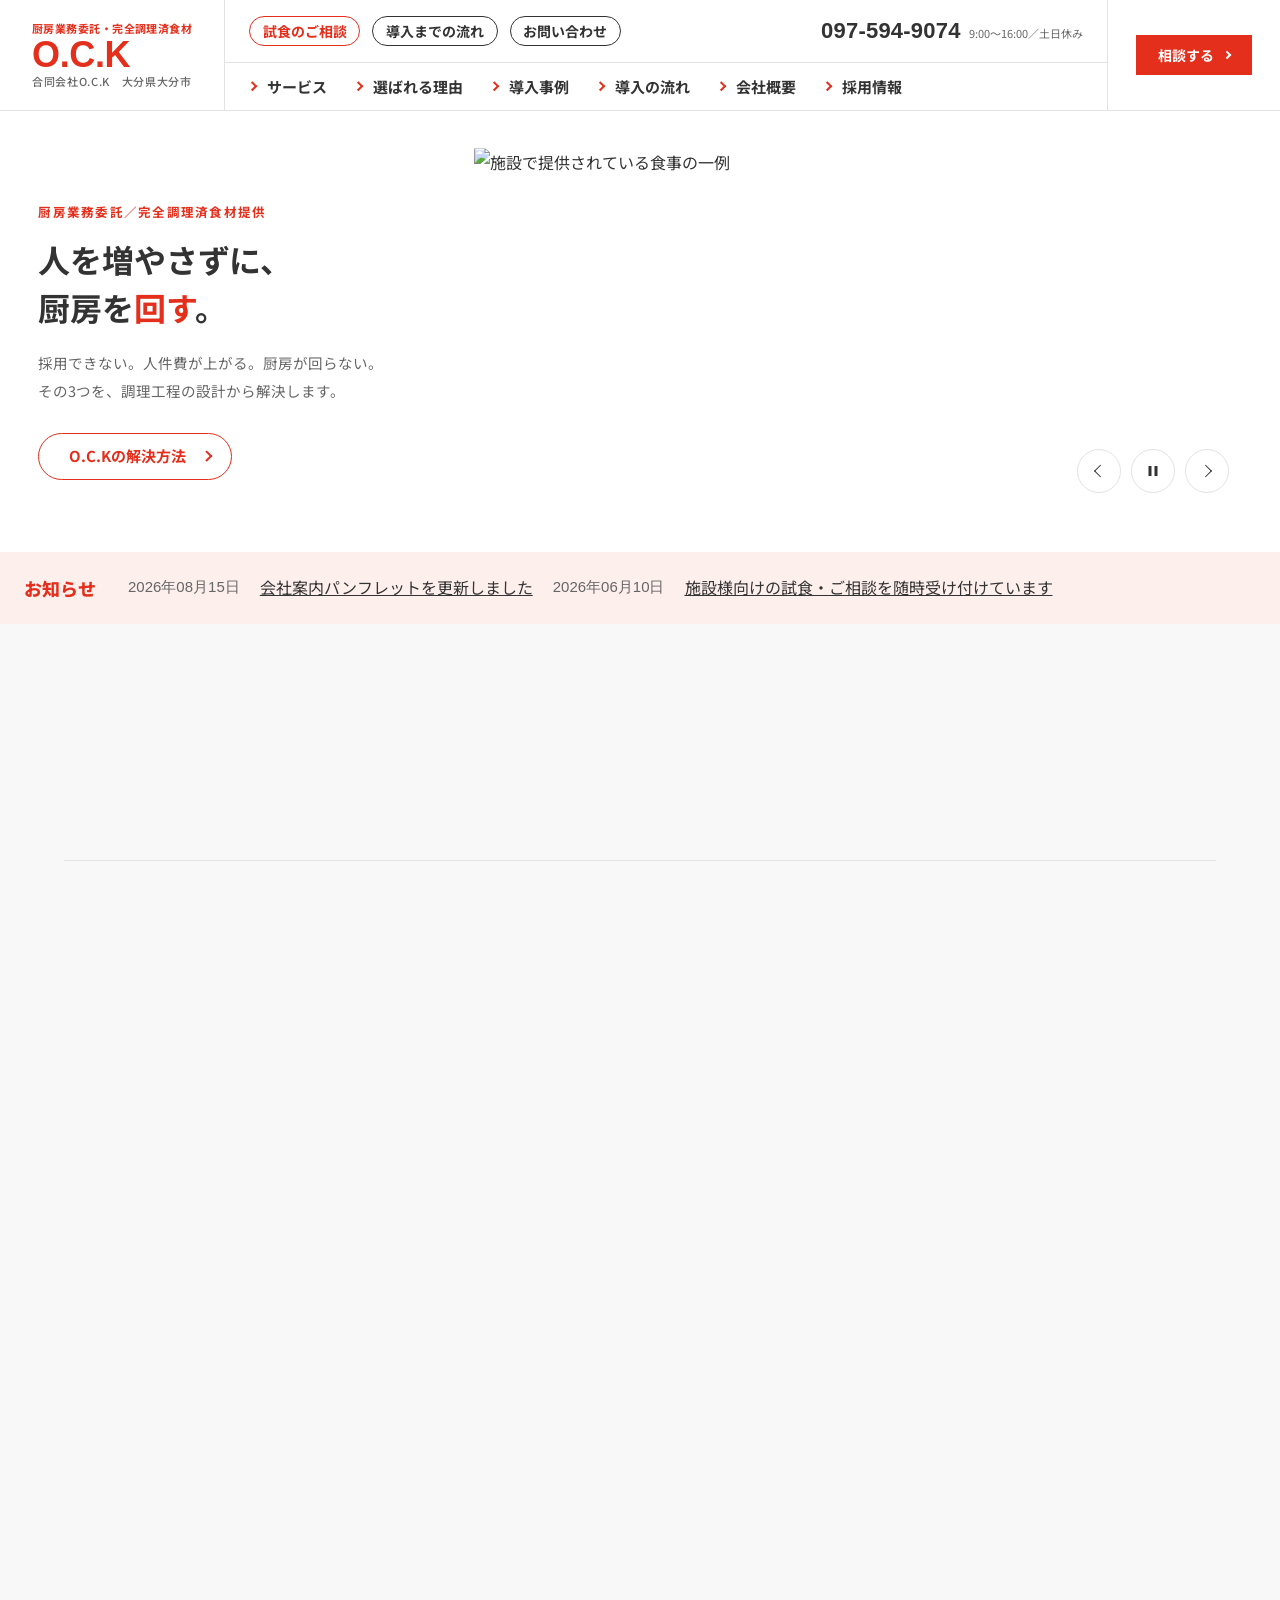
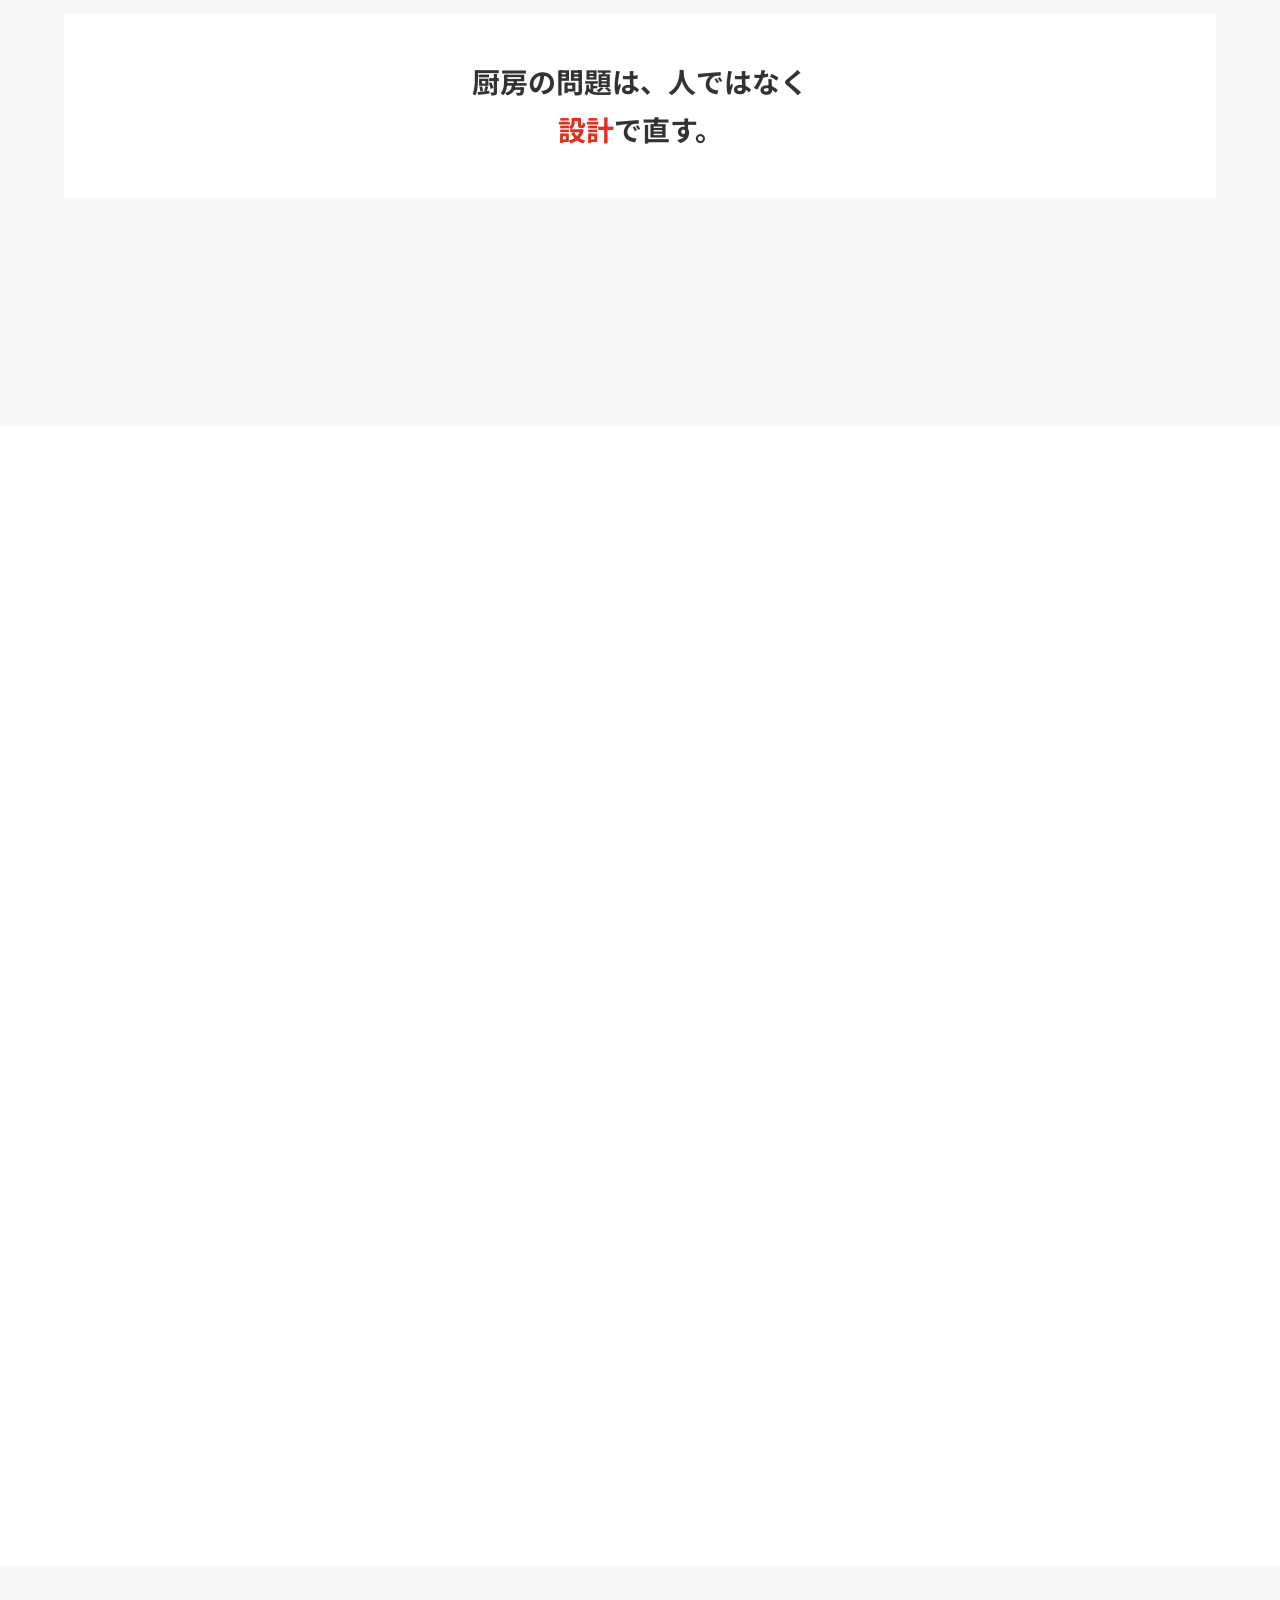
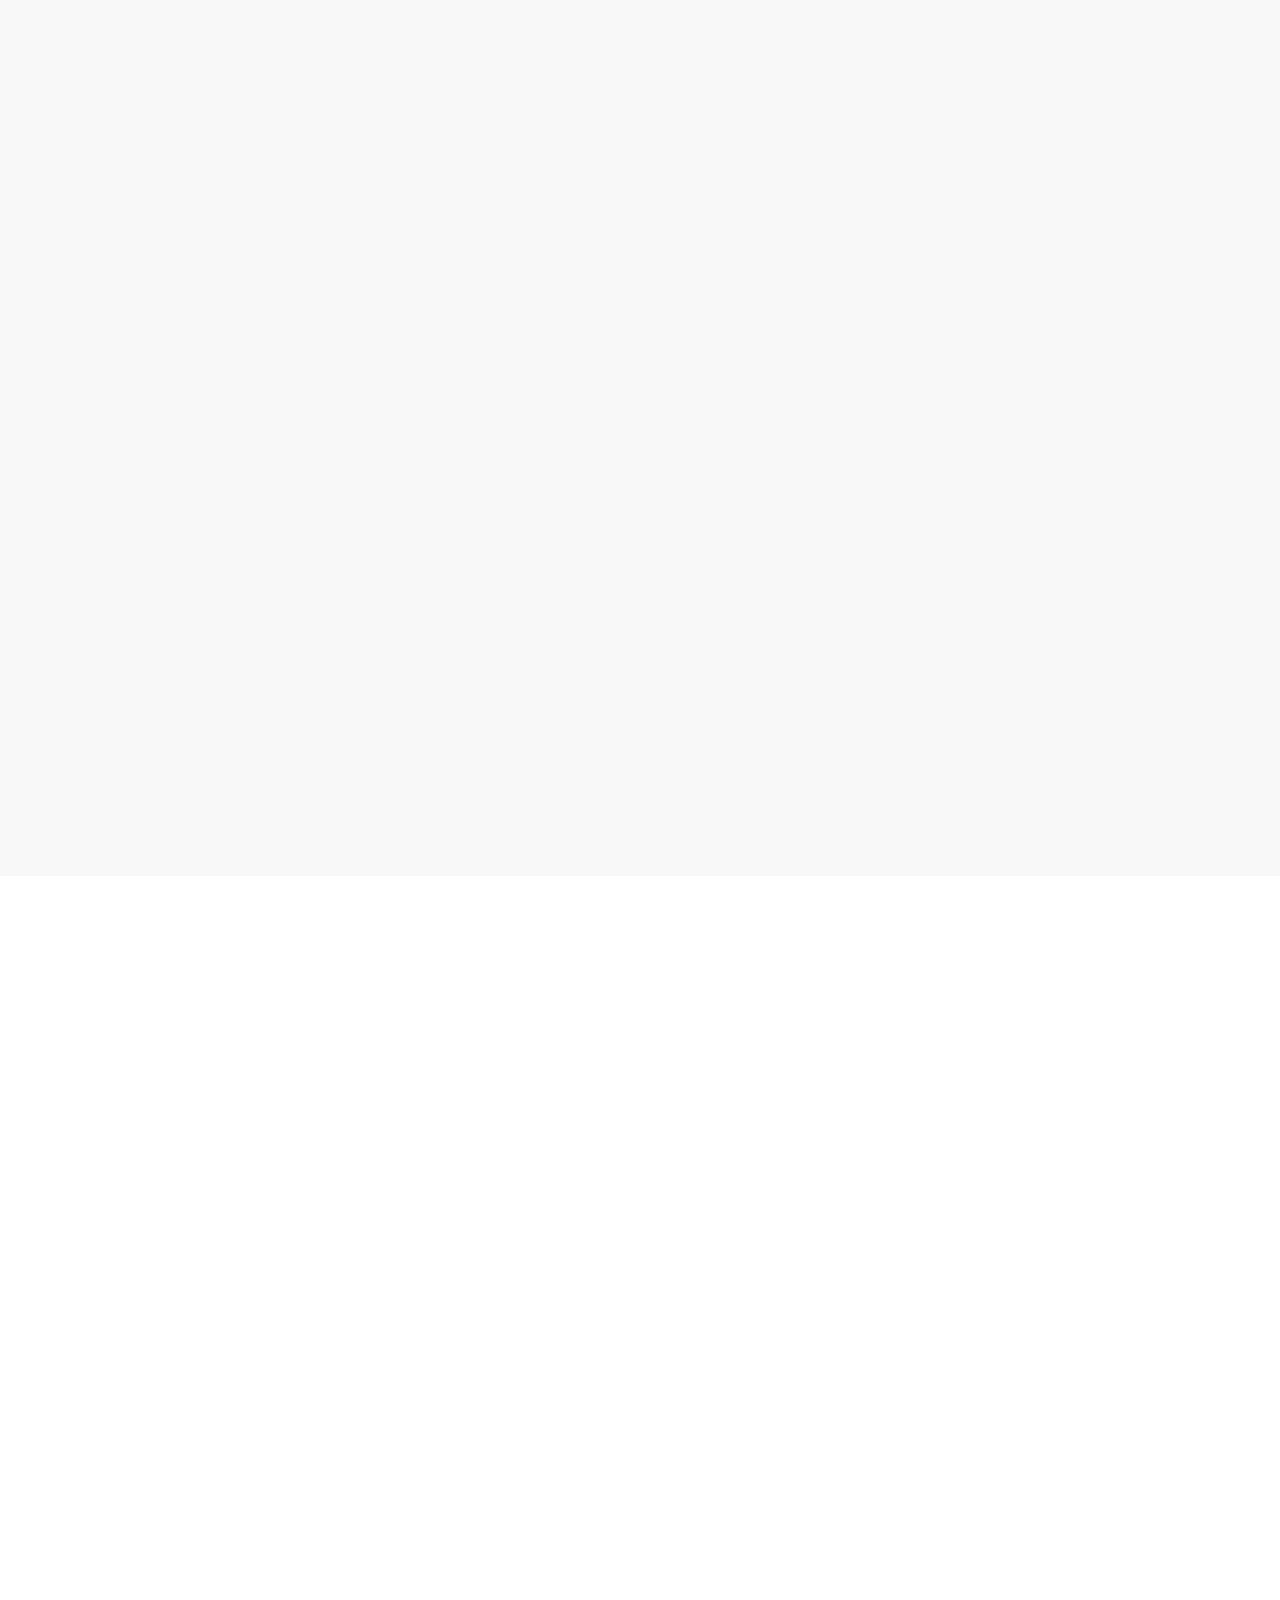
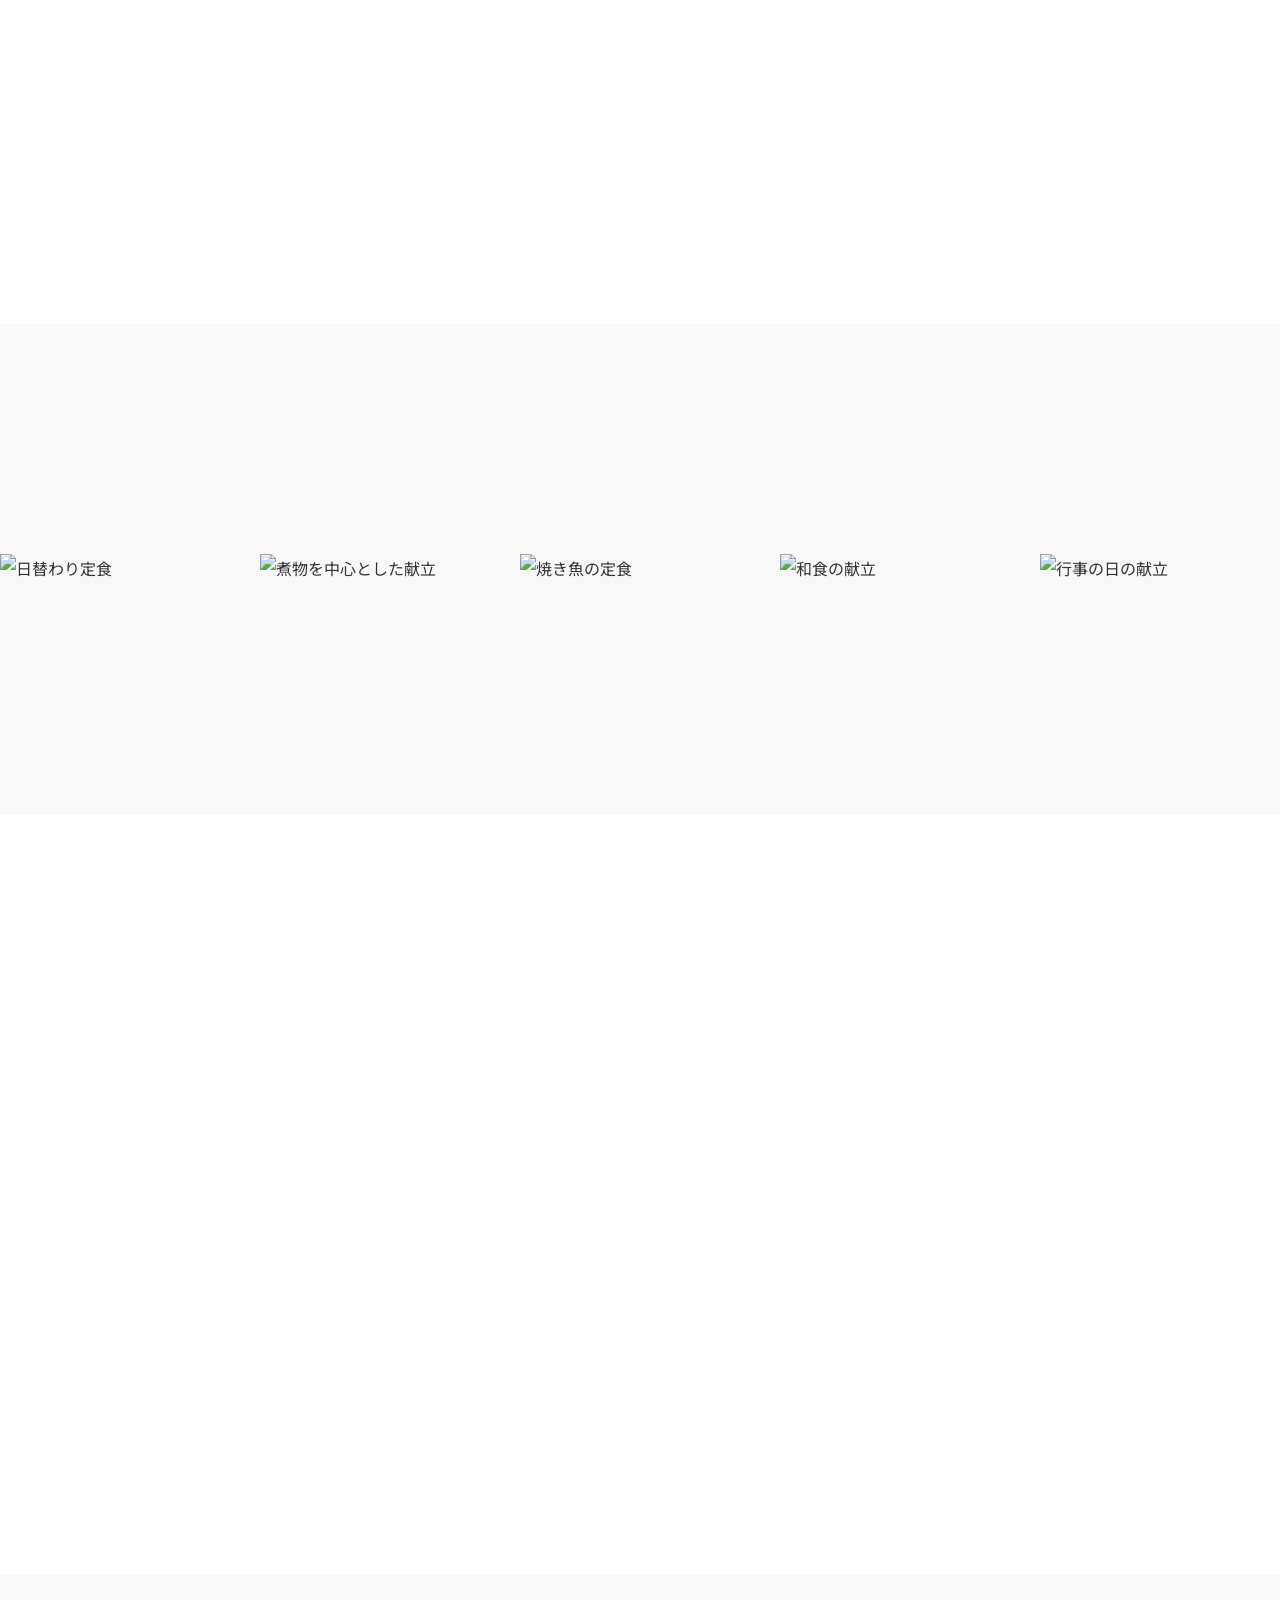
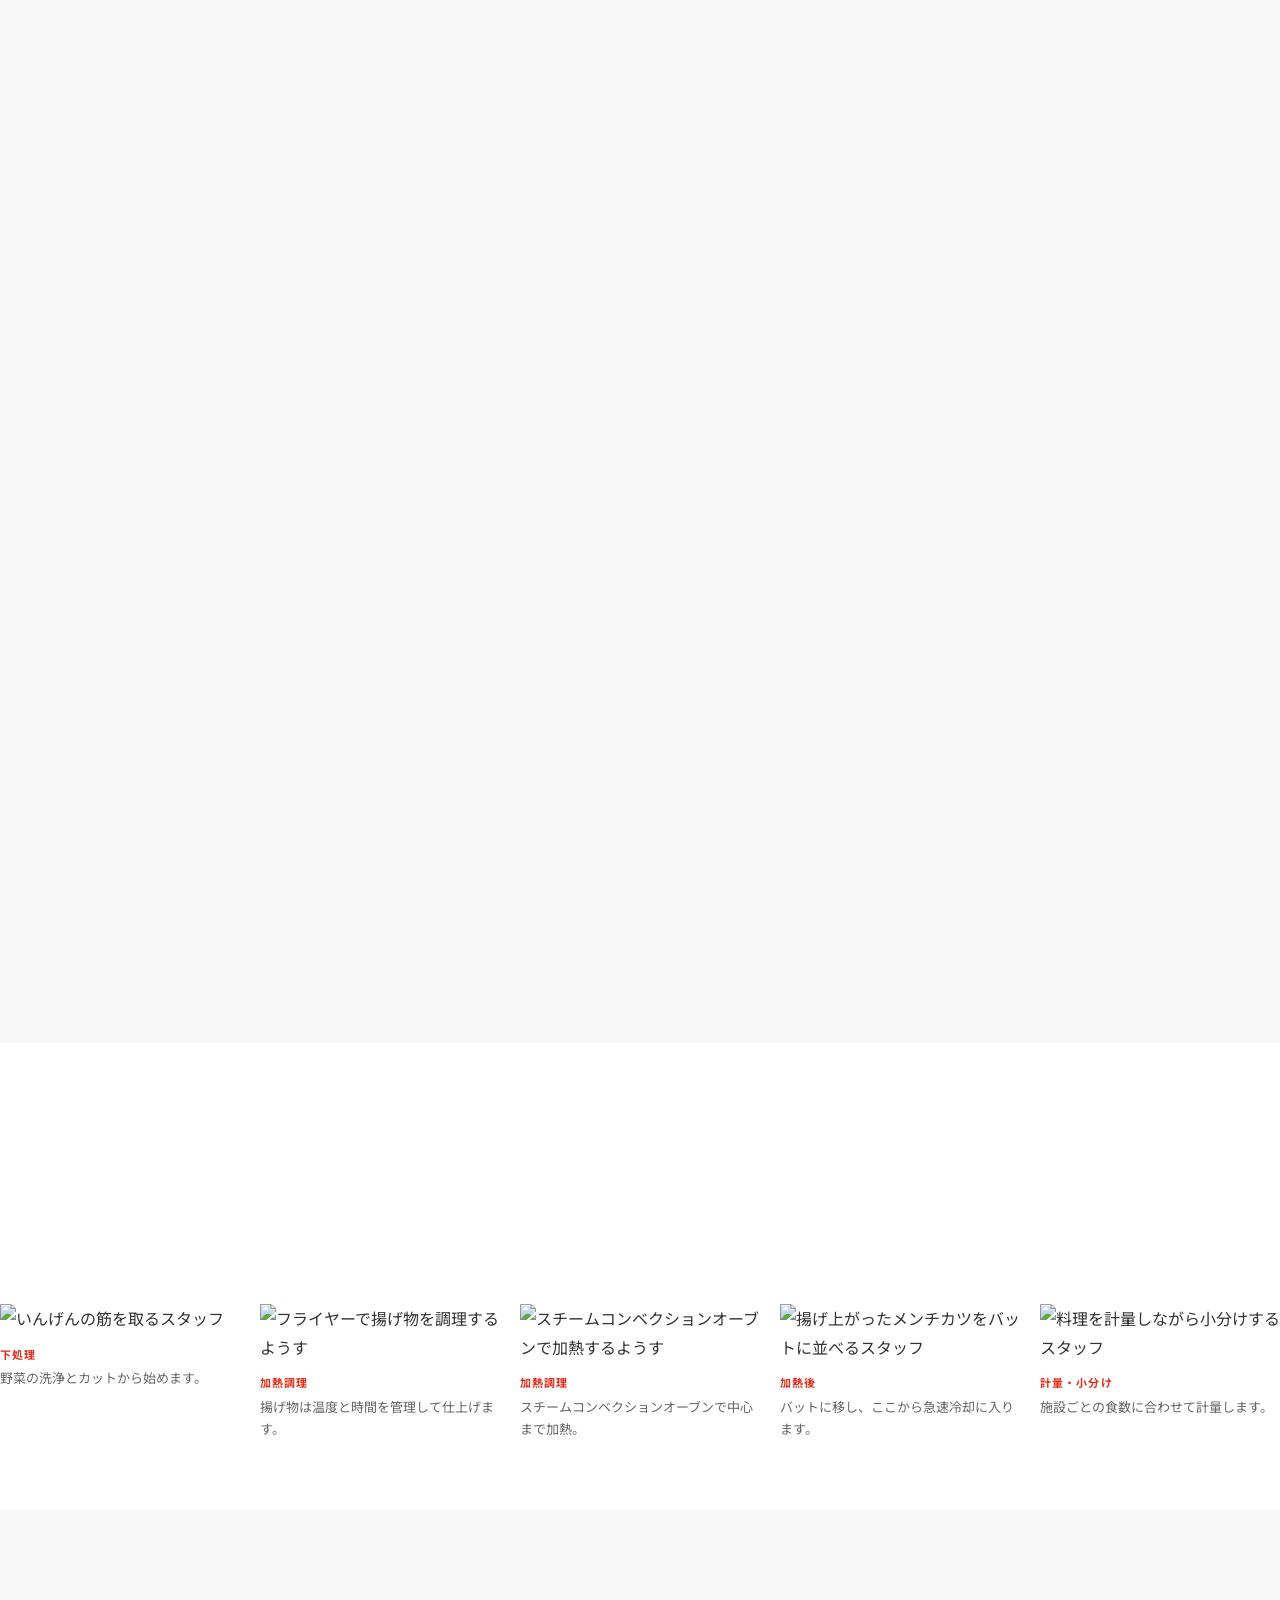
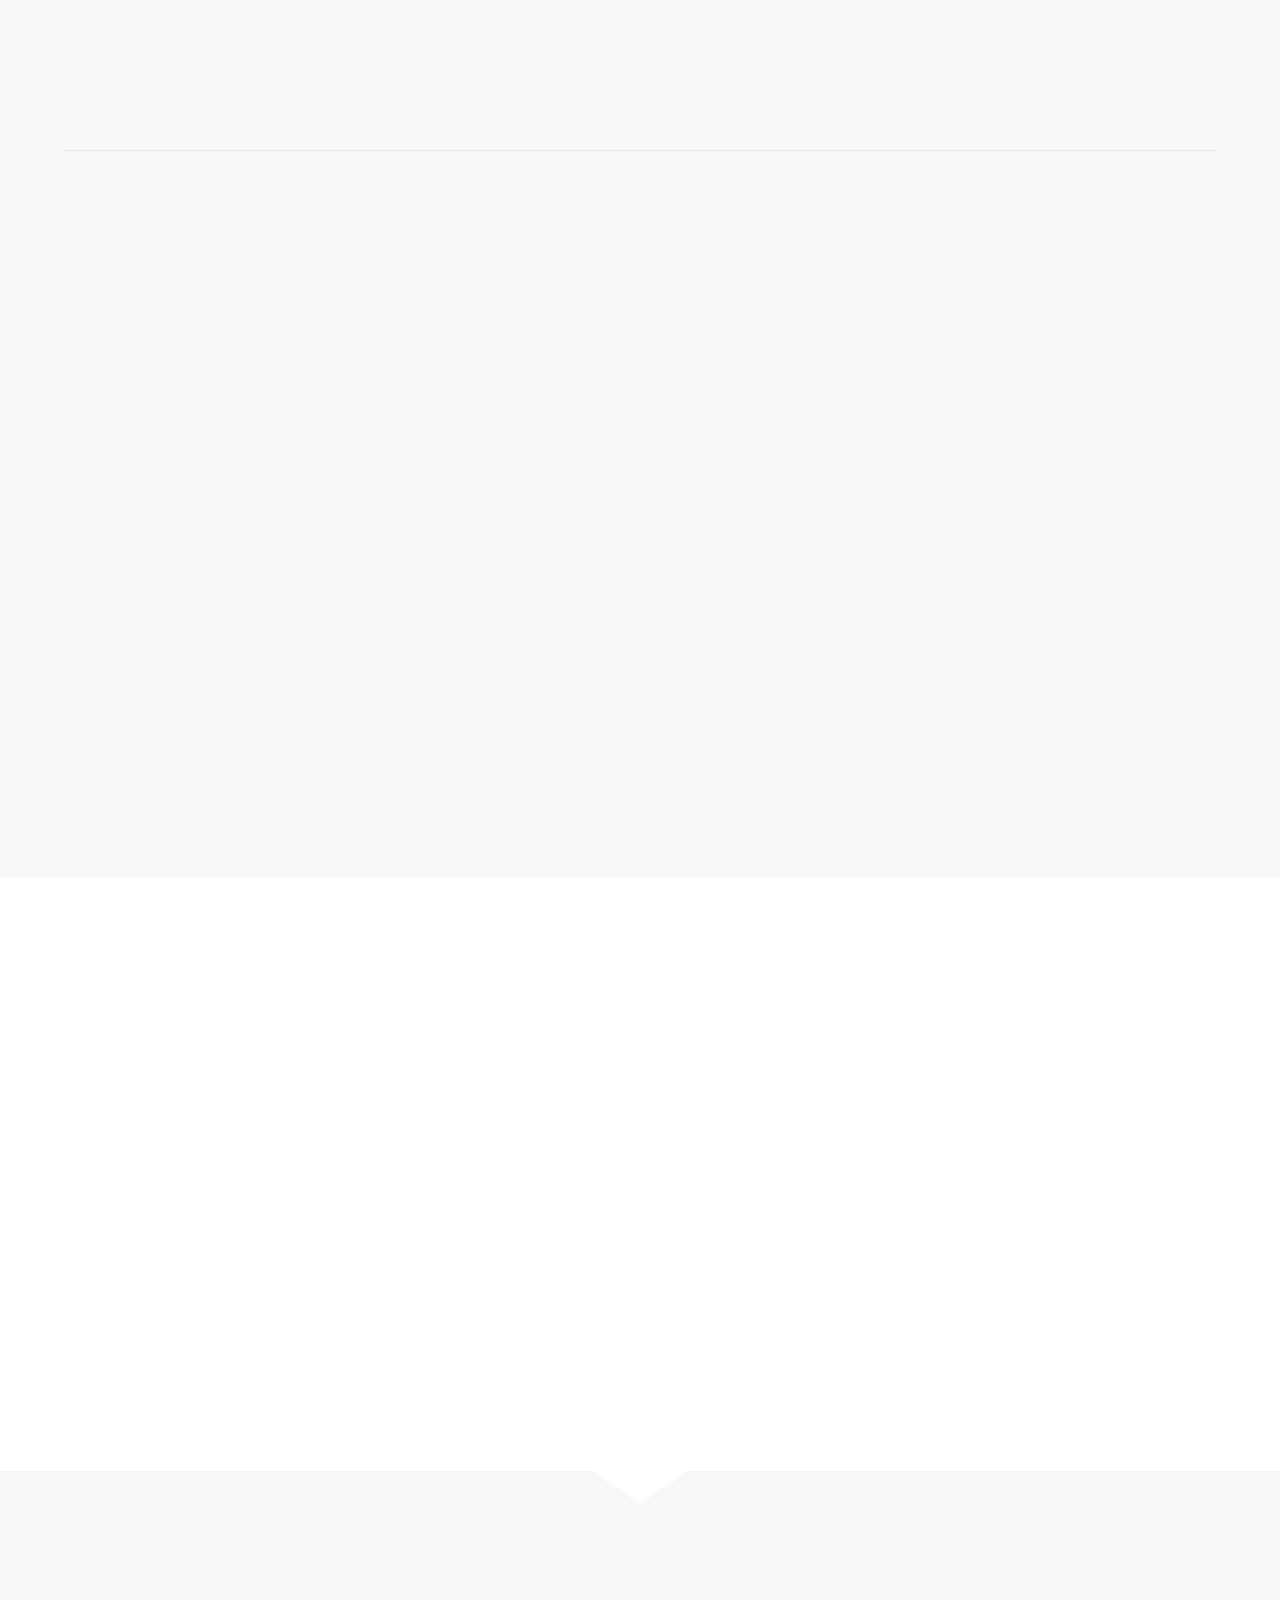
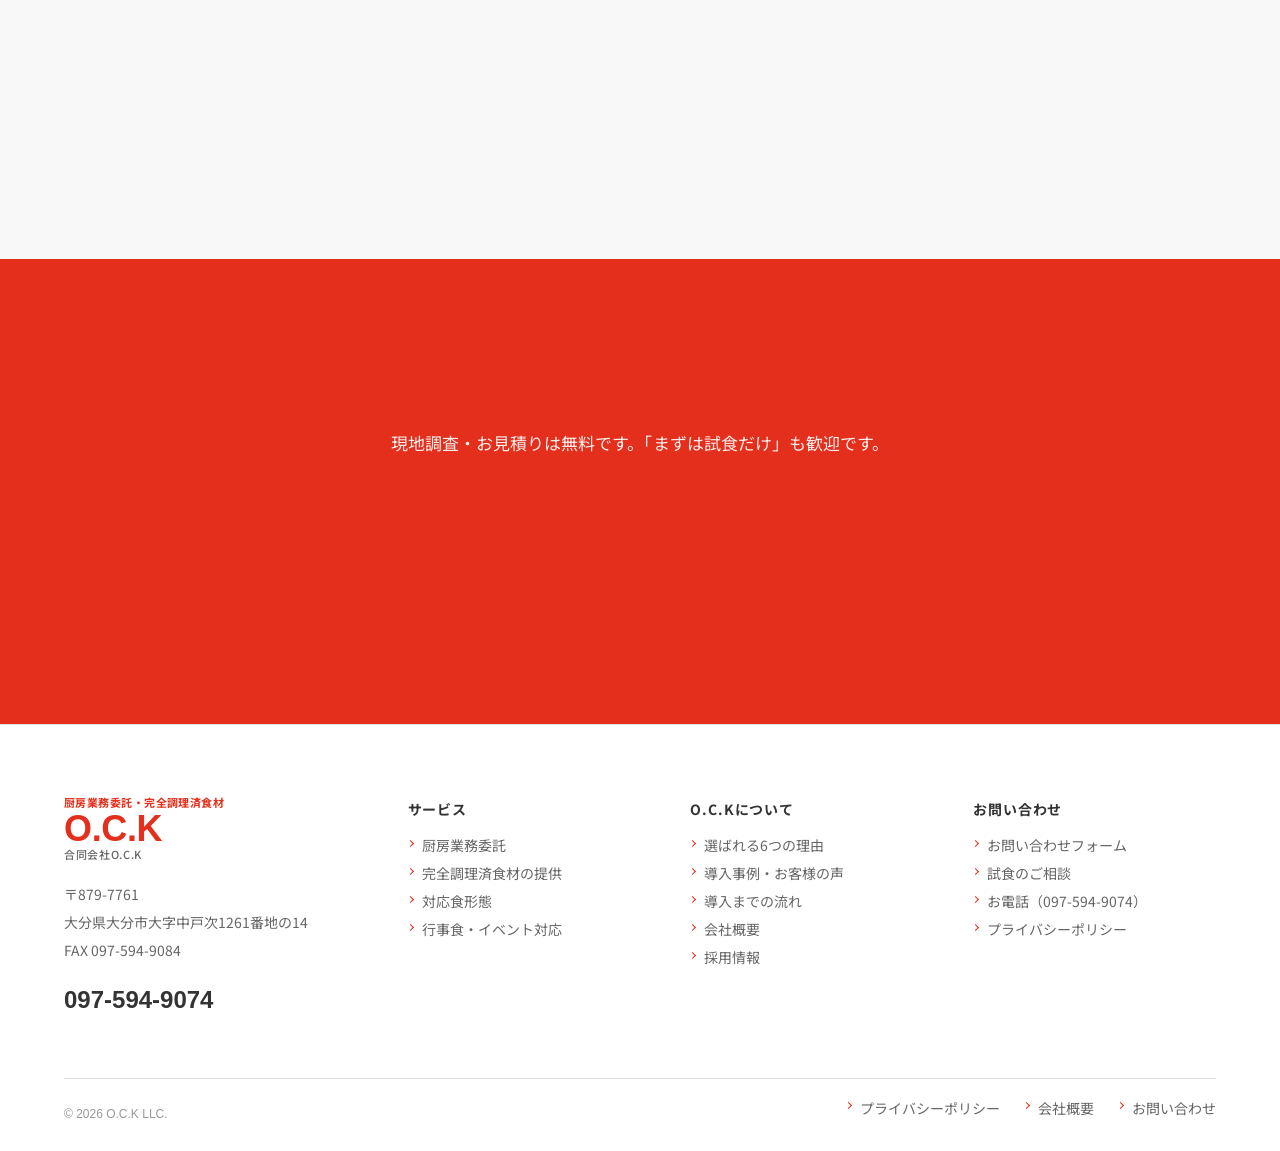
==== index.html @ 1e6ffe30 "厨房写真に工程キャプションを追加し、導入後の流れを新設 サイトへのフィードバックを受けての対応。  - index/service の写真流しを figure+figcaption 化し、画面上に工程" ====
<!DOCTYPE html>
<html lang="ja">
<head>
<meta charset="UTF-8">
<meta name="viewport" content="width=device-width,initial-scale=1">
<title>合同会社O.C.K｜人を増やさずに、厨房を回す。施設厨房の業務委託・完全調理済食材（大分市）</title>
<meta name="description" content="採用できない、人件費が上がる、厨房が回らない。合同会社O.C.Kは自社セントラルキッチンに調理工程を集約し、施設厨房を少人数で運営できる形に組み替えます。厨房業務委託／完全調理済食材提供。大分県大分市。">
<meta property="og:title" content="合同会社O.C.K｜人を増やさずに、厨房を回す。">
<meta property="og:description" content="施設厨房の人材・採用・コスト・品質の課題を、調理工程の設計から解決します。">
<meta property="og:type" content="website">
<meta property="og:image" content="assets/img/banner-02.jpg">
<link rel="preconnect" href="https://fonts.googleapis.com">
<link rel="preconnect" href="https://fonts.gstatic.com" crossorigin>
<link href="https://fonts.googleapis.com/css2?family=Noto+Sans+JP:wght@400;500;700;900&display=swap" rel="stylesheet">
<link rel="icon" href="assets/img/favicon.svg" type="image/svg+xml">
<link rel="stylesheet" href="assets/css/style.css">
<script>
/* オープニング再生の可否をCSSより先に決める（チラつき防止） */
(function(){
  var play = true;
  try{
    if (window.matchMedia('(prefers-reduced-motion: reduce)').matches) play = false;
  }catch(e){}
  if (play) {
    document.documentElement.className += ' is-opening';
    /* main.js が読めなくても必ず解除する保険 */
    setTimeout(function(){ document.documentElement.className = document.documentElement.className.replace(/\bis-opening\b/, ''); }, 4500);
  }
})();
</script>
</head>
<body>

<!-- ===================== opening ===================== -->
<div class="Opening" aria-hidden="true">
  <div class="Opening__inner">
    <svg class="Opening__ring" viewBox="0 0 200 200" aria-hidden="true" focusable="false">
      <circle class="Opening__pulse" cx="100" cy="100" r="88"></circle>
      <circle class="Opening__arc" cx="100" cy="100" r="88"></circle>
    </svg>
    <span class="Opening__mark">
      <i style="--i:0">O</i><i style="--i:1">.</i><i style="--i:2">C</i><i style="--i:3">.</i><i style="--i:4">K</i>
    </span>
  </div>
</div>

<div class="home-guide">
  <a href="#gnav">共通メニューに移動</a>
  <a href="#main">ページ本文に移動</a>
  <a href="#footer">フッターに移動</a>
</div>

<div class="Progress" aria-hidden="true"></div>

<!-- ===================== header ===================== -->
<header class="Header">
  <div class="Header__grid">
    <a class="Logo" href="index.html">
      <span class="Logo__tag">厨房業務委託・完全調理済食材</span>
      <span class="Logo__mark">O.C.K</span>
      <span class="Logo__name">合同会社O.C.K　大分県大分市</span>
    </a>

    <div class="Header__main">
      <div class="Header__util">
        <a class="pill pill--red" href="contact.html#shishoku">試食のご相談</a>
        <a class="pill pill--ink" href="flow.html">導入までの流れ</a>
        <a class="pill pill--ink" href="contact.html">お問い合わせ</a>
        <a class="tel" href="tel:0975949074"><b>097-594-9074</b><span>9:00〜16:00／土日休み</span></a>
      </div>
      <nav class="Gnav" id="gnav" aria-label="グローバルナビゲーション">
        <ul class="Gnav__list">
          <li><a href="service.html">サービス</a></li>
          <li><a href="reason.html">選ばれる理由</a></li>
          <li><a href="case.html">導入事例</a></li>
          <li><a href="flow.html">導入の流れ</a></li>
          <li><a href="company.html">会社概要</a></li>
          <li><a href="recruit.html">採用情報</a></li>
        </ul>
      </nav>
    </div>

    <div class="Header__end">
      <a class="btn-contact" href="contact.html">相談する</a>
    </div>

    <button class="Menubtn" type="button" aria-label="メニューを開く" aria-expanded="false" aria-controls="gnav">
      <span></span><span></span><span></span><i>MENU</i>
    </button>
  </div>
</header>

<main id="main" class="Main">

  <!-- ===================== main visual ===================== -->
  <section id="mainv" aria-label="メインビジュアル">

    <ul class="slide">
      <li class="is-active">
        <div class="banner"><img src="assets/img/banner-02.jpg" alt="施設で提供されている食事の一例"></div>
        <div class="message">
          <p class="eyebrow">厨房業務委託／完全調理済食材提供</p>
          <h2>人を増やさずに、<br>厨房を<em>回す</em>。</h2>
          <p>採用できない。人件費が上がる。厨房が回らない。<br>その3つを、調理工程の設計から解決します。</p>
          <div class="common_btn"><a href="service.html">O.C.Kの解決方法</a></div>
        </div>
      </li>
      <li>
        <div class="banner"><img src="assets/img/kitchen-oven.jpg" alt="スチームコンベクションオーブンで加熱調理するスタッフ"></div>
        <div class="message">
          <p class="eyebrow">導入効果</p>
          <h2>1日<span class="num">18</span>時間の<br>厨房作業を、<br><em><span class="num">10</span></em>時間に。</h2>
          <p>調理担当1名・8時間分の作業を削減。<br>献立作成・発注・仕込みの負担も軽くなります。</p>
          <div class="common_btn"><a href="#change">数字で見る導入効果</a></div>
        </div>
      </li>
      <li>
        <div class="banner"><img src="assets/img/banner-03.jpg" alt="行事食として提供したデコレーションケーキ"></div>
        <div class="message">
          <p class="eyebrow">品質・行事食</p>
          <h2>効率化しても、<br><em>味と行事食</em>は<br>落とさない。</h2>
          <p>急速冷却・真空・冷蔵でお届け。刻み・ミキサー食から、<br>夏祭りのビュッフェまで対応します。</p>
          <div class="common_btn"><a href="reason.html">選ばれる6つの理由</a></div>
        </div>
      </li>
    </ul>

    <div class="mv-ctrl">
      <div class="dots" role="tablist" aria-label="スライド切り替え"></div>
      <button class="prev" type="button" aria-label="前のスライド"></button>
      <button class="toggle" type="button" aria-label="スライドを停止"></button>
      <button class="next" type="button" aria-label="次のスライド"></button>
    </div>
  </section>

  <!-- ===================== notices ===================== -->
  <section class="important_notices" aria-label="お知らせ">
    <div class="inner">
      <h2>お知らせ</h2>
      <dl>
        <dt>2026年08月15日</dt>
        <dd><a href="contact.html">会社案内パンフレットを更新しました</a></dd>
        <dt>2026年06月10日</dt>
        <dd><a href="contact.html#shishoku">施設様向けの試食・ご相談を随時受け付けています</a></dd>
      </dl>
    </div>
  </section>

  <!-- ===================== 施設経営の課題 ===================== -->
  <section class="issue">
    <div class="inner">
      <div class="issue__head rv">
        <p class="eyebrow">施設経営の課題</p>
        <h2>厨房は、いま<mark>経営</mark>の問題です。</h2>
      </div>

      <ul class="issue__list" data-stagger="90">
        <li class="rv">
          <span class="n">人材</span>
          <h3>調理スタッフが確保できない</h3>
          <p>採用しても続かず、欠員が出るたびに現場が止まる。慢性的に人手が足りない状態が常態化しています。</p>
        </li>
        <li class="rv">
          <span class="n">採用</span>
          <h3>求人を出しても応募が来ない</h3>
          <p>募集条件を上げても集まらない。採用と教育にかけた時間が、そのまま管理者の負担になります。</p>
        </li>
        <li class="rv">
          <span class="n">コスト</span>
          <h3>人件費と残業代が上がり続ける</h3>
          <p>食材費だけでなく、時間外と欠員対応の人件費が厨房の原価を押し上げています。</p>
        </li>
        <li class="rv">
          <span class="n">品質</span>
          <h3>味と衛生が担当者によってぶれる</h3>
          <p>誰がつくるかで仕上がりが変わる。衛生基準の徹底も、現場の努力に頼りきりになっています。</p>
        </li>
      </ul>

      <div class="issue__answer rv">
        <div class="arrow" aria-hidden="true"></div>
        <p>O.C.Kは人を足すのではなく、調理工程そのものを厨房の外へ移します。</p>
      </div>
    </div>
  </section>

  <!-- ===================== 考え方（wipe reveal） ===================== -->
  <section class="asv">
    <div class="inner">
      <p class="asv__lead rv">O.C.Kの考え方</p>
      <div class="asv__statement" data-stagger="520" data-drift="46">
        <span class="cover">厨房の問題は、人ではなく</span><br>
        <span class="cover"><em>設計</em>で直す。</span>
      </div>
      <div class="asv__under">
        <p class="rv">自社セントラルキッチンに仕込みと調理を集約し、施設に残す作業を再加熱・盛付・配膳・洗浄だけにします。必要な人員が減れば、採用も、教育も、原価も追いかけられるようになります。</p>
        <div class="common_btn rv"><a href="service.html">サービスを見る</a></div>
      </div>
    </div>
  </section>

  <!-- ===================== 導入効果 ===================== -->
  <section class="sec" id="change">
    <div class="inner">
      <h2 class="common_title rv"><span class="lbl">CHANGE</span>厨房運営はこう変わります。</h2>
      <p class="sec-lead rv">自社セントラルキッチンの仕組みで、厨房業務の大部分を移します。</p>
      <p class="ba__note rv">※朝・昼・夕 各30食を想定した場合の一例です。</p>

      <div class="ba rv">
        <div class="ba__col ba__col--before">
          <h3>従来の施設厨房</h3>
          <ul class="ba__steps"><li>仕込み</li><li>調理</li><li>盛付</li><li>配膳</li><li>洗浄</li></ul>
          <div class="ba__people" aria-hidden="true">
            <svg viewBox="0 0 24 32" fill="#a5a5a5"><circle cx="12" cy="7" r="6"/><path d="M2 32c0-6.5 4.5-11 10-11s10 4.5 10 11z"/></svg>
            <svg viewBox="0 0 24 32" fill="#a5a5a5"><circle cx="12" cy="7" r="6"/><path d="M2 32c0-6.5 4.5-11 10-11s10 4.5 10 11z"/></svg>
            <svg viewBox="0 0 24 32" fill="#a5a5a5"><circle cx="12" cy="7" r="6"/><path d="M2 32c0-6.5 4.5-11 10-11s10 4.5 10 11z"/></svg>
          </div>
          <p class="ba__total">合計 約<b data-count="18">0</b>時間／日</p>
        </div>

        <div class="ba__arrow" aria-hidden="true"><span></span></div>

        <div class="ba__col ba__col--after">
          <h3>O.C.K 導入後</h3>
          <div class="ba__box">
            <h4>セントラルキッチンで実施</h4>
            <ul class="ba__chain"><li>調理</li><li class="sep">▶</li><li>急速冷却・真空</li><li class="sep">▶</li><li>冷蔵配送</li></ul>
          </div>
          <div class="ba__box">
            <h4>施設で行う業務</h4>
            <p class="ba__inhouse">再加熱・盛付・配膳・洗浄</p>
            <div class="ba__people" aria-hidden="true">
              <svg viewBox="0 0 24 32" fill="#e32f1c"><circle cx="12" cy="7" r="6"/><path d="M2 32c0-6.5 4.5-11 10-11s10 4.5 10 11z"/></svg>
              <svg viewBox="0 0 24 32" fill="#e32f1c"><circle cx="12" cy="7" r="6"/><path d="M2 32c0-6.5 4.5-11 10-11s10 4.5 10 11z"/></svg>
            </div>
            <ul class="ba__hours"><li>朝 3時間</li><li>昼 3.5時間</li><li>夕 3.5時間</li></ul>
          </div>
          <p class="ba__total">合計 約<b data-count="10">0</b>時間／日</p>
        </div>
      </div>

      <div class="cut rv">
        <strong>調理担当<b data-count="1">0</b>名・<b data-count="8">0</b>時間分の作業を削減</strong>
        <p>調理業務に加え、献立作成・発注・仕込み・調理管理の負担も軽減します。</p>
      </div>
    </div>
  </section>

  <!-- ===================== 事業 ===================== -->
  <section class="sec sec--grey">
    <div class="inner">
      <h2 class="common_title rv"><span class="lbl">BUSINESS</span>委託の範囲は、2つから選べます。</h2>
      <p class="sec-lead rv">厨房を丸ごとお任せいただくことも、完全調理済食材だけを仕入れていただくこともできます。</p>

      <ul class="cards cards--2 biz" data-stagger="140">
        <li class="rv">
          <a class="card" href="service.html#itaku">
            <span class="card__img"><img src="assets/img/kitchen-tray.jpg" alt="揚げ上がったメンチカツをバットに並べるスタッフ" loading="lazy"></span>
            <span class="card__body"><h3>厨房業務委託</h3>
              <span class="sub">厨房業務をまるごとお任せ</span>
              <p>献立作成・発注・調理から、施設内の再加熱・盛付・配膳・洗浄までを一括でお引き受けします。常食から刻み・ミキサー食まで、食形態と行事食にも対応します。</p>
            </span>
          </a>
        </li>
        <li class="rv">
          <a class="card" href="service.html#shokuzai">
            <span class="card__img"><img src="assets/img/pack-02.jpg" alt="真空包装された完全調理済食材" loading="lazy"></span>
            <span class="card__body"><h3>完全調理済食材の提供</h3>
              <span class="sub">食材の購入・発注のみでも可</span>
              <p>セントラルキッチンで調理し、急速冷却・真空包装した冷蔵食材をお届けします。厨房の体制は変えずに、調理工程の負担だけを外に出せます。</p>
            </span>
          </a>
        </li>
      </ul>
    </div>
  </section>

  <!-- ===================== 6つの理由 ===================== -->
  <section class="sec">
    <div class="inner">
      <h2 class="common_title rv"><span class="lbl">REASON</span>O.C.Kが選ばれる6つの理由</h2>

      <ul class="cards" data-stagger="100">
        <li class="rv">
          <a class="card" href="reason.html">
            <span class="card__img"><img src="assets/img/kitchen-cut.jpg" alt="セントラルキッチンでの下処理作業" loading="lazy"></span>
            <span class="card__body"><h3>少人数で効率的な厨房運営</h3>
              <p>セントラルキッチンで調理工程を集約し、施設内の負担を軽減します。</p>
            </span>
          </a>
        </li>
        <li class="rv">
          <a class="card" href="reason.html">
            <span class="card__img"><img src="assets/img/pack-01.jpg" alt="急速冷却・真空包装された食材" loading="lazy"></span>
            <span class="card__body"><h3>冷蔵・真空でおいしさをキープ</h3>
              <p>急速冷却後、冷蔵・真空でお届け。再加熱してもおいしさを保ちます。</p>
            </span>
          </a>
        </li>
        <li class="rv">
          <a class="card" href="reason.html">
            <span class="card__img"><img src="assets/img/meal-02.jpg" alt="施設で提供される定食の一例" loading="lazy"></span>
            <span class="card__body"><h3>味付けが良く、食が進むと好評</h3>
              <p>利用者様から“よく食べるようになった”という声もいただいています。</p>
            </span>
          </a>
        </li>
        <li class="rv">
          <a class="card" href="reason.html">
            <span class="card__img"><img src="assets/img/kitchen-oven.jpg" alt="スチームコンベクションオーブンでの加熱調理" loading="lazy"></span>
            <span class="card__body"><h3>衛生・品質管理の徹底</h3>
              <p>セントラルキッチンで調理・温度・衛生管理を一元化します。</p>
            </span>
          </a>
        </li>
        <li class="rv">
          <a class="card" href="reason.html">
            <span class="card__img"><img src="assets/img/buffet-01.jpg" alt="施設のビュッフェイベントの様子" loading="lazy"></span>
            <span class="card__body"><h3>柔軟な行事・イベント対応</h3>
              <p>夏祭り、ビュッフェ、お弁当、ケーキバイキング等にも柔軟に対応します。</p>
            </span>
          </a>
        </li>
        <li class="rv">
          <a class="card" href="reason.html">
            <span class="card__img"><img src="assets/img/kitchen-weigh.jpg" alt="食材を計量するスタッフ" loading="lazy"></span>
            <span class="card__body"><h3>相談やご要望へのスピーディ対応</h3>
              <p>現場のご相談や急なご要望にも、できる限り迅速に対応します。</p>
            </span>
          </a>
        </li>
      </ul>
    </div>
  </section>

  <!-- ===================== 食事の帯 ===================== -->
  <section class="sec sec--grey sec--tight">
    <div class="inner">
      <h2 class="common_title common_title--center rv"><span class="lbl">MEALS</span>効率化しても、食事は落とさない。</h2>
      <p class="sec-lead rv">日々の常食から刻み・ミキサー食、行事食まで。実際にご提供しているお食事です。</p>
    </div>
    <div class="marquee" aria-label="提供している食事の写真">
      <ul class="marquee__track">
        <li><img src="assets/img/strip-01.jpg" alt="日替わり定食" loading="lazy"></li>
        <li><img src="assets/img/strip-02.jpg" alt="煮物を中心とした献立" loading="lazy"></li>
        <li><img src="assets/img/strip-03.jpg" alt="焼き魚の定食" loading="lazy"></li>
        <li><img src="assets/img/strip-04.jpg" alt="和食の献立" loading="lazy"></li>
        <li><img src="assets/img/strip-05.jpg" alt="行事の日の献立" loading="lazy"></li>
        <li><img src="assets/img/strip-06.jpg" alt="行楽用のお弁当" loading="lazy"></li>
        <li><img src="assets/img/strip-07.jpg" alt="クリスマスのデザート" loading="lazy"></li>
        <li><img src="assets/img/strip-08.jpg" alt="揚げ物の大皿" loading="lazy"></li>
        <li><img src="assets/img/strip-09.jpg" alt="季節のフルーツ" loading="lazy"></li>
        <li><img src="assets/img/strip-10.jpg" alt="巻き寿司の盛り合わせ" loading="lazy"></li>
      </ul>
    </div>
    <div class="inner">
      <ul class="form-list rv" style="margin-top:5.6rem">
        <li>常食</li><li>一口大</li><li>粗刻み</li><li>極刻み</li><li>ミキサー</li>
      </ul>
      <p class="form-note rv">※食形態対応・行事食などは、厨房業務委託をご利用の場合に対応可能です。</p>
    </div>
  </section>

  <!-- ===================== 行事食 ===================== -->
  <section class="sec">
    <div class="inner">
      <h2 class="common_title rv"><span class="lbl">EVENT</span>行事食・イベントもそのまま続けられます。</h2>
      <p class="sec-lead rv">「委託にすると行事食ができなくなるのでは」というご不安を、いちばん多くいただきます。</p>

      <div class="carousel carousel--3 rv">
        <div class="carousel__viewport">
          <ul class="carousel__track">
            <li><span class="tile"><span class="tile__img"><img src="assets/img/event-08.jpg" alt="デコレーションケーキ" loading="lazy"></span><span class="tile__meta"><span class="ctg">誕生日会</span></span><h3>お祝いのデコレーションケーキ</h3></span></li>
            <li><span class="tile"><span class="tile__img"><img src="assets/img/event-04.jpg" alt="ハロウィンのデザート" loading="lazy"></span><span class="tile__meta"><span class="ctg">ハロウィン</span></span><h3>季節のイベントデザート</h3></span></li>
            <li><span class="tile"><span class="tile__img"><img src="assets/img/event-07.jpg" alt="クリスマスのデザート" loading="lazy"></span><span class="tile__meta"><span class="ctg">クリスマス</span></span><h3>クリスマスの特別メニュー</h3></span></li>
            <li><span class="tile"><span class="tile__img"><img src="assets/img/event-06.jpg" alt="ひな祭りの行事食" loading="lazy"></span><span class="tile__meta"><span class="ctg">ひな祭り</span></span><h3>節句に合わせた行事食</h3></span></li>
            <li><span class="tile"><span class="tile__img"><img src="assets/img/event-02.jpg" alt="行楽弁当" loading="lazy"></span><span class="tile__meta"><span class="ctg">お弁当</span></span><h3>外出・行楽用のお弁当</h3></span></li>
            <li><span class="tile"><span class="tile__img"><img src="assets/img/buffet-03.jpg" alt="ビュッフェ台に並んだ料理" loading="lazy"></span><span class="tile__meta"><span class="ctg">ビュッフェ</span></span><h3>大皿を並べたビュッフェ形式</h3></span></li>
            <li><span class="tile"><span class="tile__img"><img src="assets/img/event-09.jpg" alt="ケーキバイキングのデザート各種" loading="lazy"></span><span class="tile__meta"><span class="ctg">ケーキバイキング</span></span><h3>選ぶ楽しみのあるデザート</h3></span></li>
            <li><span class="tile"><span class="tile__img"><img src="assets/img/buffet-05.jpg" alt="巻き寿司の盛り合わせ" loading="lazy"></span><span class="tile__meta"><span class="ctg">夏祭り</span></span><h3>手巻き寿司・大皿の行事メニュー</h3></span></li>
          </ul>
        </div>
        <div class="carousel__ctrl">
          <button class="carousel__btn carousel__btn--prev" type="button" aria-label="前へ"></button>
          <div class="carousel__dots"></div>
          <button class="carousel__btn carousel__btn--next" type="button" aria-label="次へ"></button>
        </div>
      </div>
    </div>
  </section>

  <!-- ===================== 導入事例 ===================== -->
  <section class="sec sec--grey">
    <div class="inner">
      <h2 class="common_title rv"><span class="lbl">CASE</span>導入事例とお客様の声</h2>

      <div class="case rv">
        <div class="case__img"><img src="assets/img/meal-03.jpg" alt="導入先の施設で提供されている食事" loading="lazy"></div>
        <div class="case__body">
          <span class="case__tag">有料老人ホーム（定員30名）</span>
          <h3>直営厨房の人材確保が課題。<br>委託後は行事食まで<br>任せられるようになりました。</h3>
          <p>これまで直営で厨房を運営されていましたが、人材確保や厨房運営の負担が課題となっていました。O.C.Kへの委託後は、安定した食事提供に加え、季節の行事食などにも柔軟に対応。日々の食事からイベント時まで安心して任せられると、ご満足いただいています。</p>
          <p class="common_btn" style="text-align:left;margin-top:2.4rem"><a href="case.html">この事例を詳しく見る</a></p>
        </div>
      </div>

      <ul class="voice" data-stagger="130">
        <li class="rv">
          <p>味付けが良く、前より食欲が進むようになった利用者さんもいらっしゃいます。</p>
          <p class="who">施設ご担当者様</p>
        </li>
        <li class="rv">
          <p>委託だと行事食やイベント等ができなくなるのでは…と不安でしたが、O.C.Kさんは対応してくれて本当によかったです。</p>
          <p class="who">施設ご担当者様</p>
        </li>
        <li class="rv">
          <p>相談や要望に対して、親身にスピーディーに対応してもらえるので、大変ありがたいです。</p>
          <p class="who">施設ご担当者様</p>
        </li>
      </ul>
    </div>
  </section>

  <!-- ===================== 厨房のようす ===================== -->
  <section class="sec sec--tight">
    <div class="inner">
      <h2 class="common_title common_title--center rv"><span class="lbl">GALLERY</span>厨房のようす</h2>
      <p class="sec-lead rv">大分市の自社セントラルキッチンで、下処理から加熱、急速冷却、真空包装まで。<br>パックのまま冷蔵でお届けし、施設の厨房で再加熱・盛り付けをして提供します。</p>
    </div>
    <div class="marquee marquee--rev" aria-label="セントラルキッチンでの調理工程の写真">
      <ul class="marquee__track">
        <li><figure><img src="assets/img/kitchen-cut.jpg" alt="いんげんの筋を取るスタッフ" loading="lazy"><figcaption><span class="step">下処理</span>野菜の洗浄とカットから始めます。</figcaption></figure></li>
        <li><figure><img src="assets/img/kitchen-fry.jpg" alt="フライヤーで揚げ物を調理するようす" loading="lazy"><figcaption><span class="step">加熱調理</span>揚げ物は温度と時間を管理して仕上げます。</figcaption></figure></li>
        <li><figure><img src="assets/img/kitchen-oven.jpg" alt="スチームコンベクションオーブンで加熱するようす" loading="lazy"><figcaption><span class="step">加熱調理</span>スチームコンベクションオーブンで中心まで加熱。</figcaption></figure></li>
        <li><figure><img src="assets/img/kitchen-tray.jpg" alt="揚げ上がったメンチカツをバットに並べるスタッフ" loading="lazy"><figcaption><span class="step">加熱後</span>バットに移し、ここから急速冷却に入ります。</figcaption></figure></li>
        <li><figure><img src="assets/img/kitchen-weigh.jpg" alt="料理を計量しながら小分けするスタッフ" loading="lazy"><figcaption><span class="step">計量・小分け</span>施設ごとの食数に合わせて計量します。</figcaption></figure></li>
        <li><figure><img src="assets/img/pack-01.jpg" alt="真空包装された副菜の大袋" loading="lazy"><figcaption><span class="step">真空包装</span>副菜はまとめて真空パックにします。</figcaption></figure></li>
        <li><figure><img src="assets/img/pack-03.jpg" alt="1食分ずつ真空包装された白身魚のフライ" loading="lazy"><figcaption><span class="step">真空包装</span>主菜は1食分ずつ個包装にすることもできます。</figcaption></figure></li>
        <li><figure><img src="assets/img/pack-04.jpg" alt="個包装された主菜を並べたようす" loading="lazy"><figcaption><span class="step">冷蔵で出荷</span>この状態で施設へ。届いてから再加熱します。</figcaption></figure></li>
      </ul>
    </div>
  </section>

  <!-- ===================== 導入の流れ ===================== -->
  <section class="sec sec--grey">
    <div class="inner">
      <h2 class="common_title rv"><span class="lbl">FLOW</span>導入までの流れ</h2>
      <p class="sec-lead rv">ご相談からご契約・運営開始まで。まずは試食からでもかまいません。</p>

      <ol class="flow" data-stagger="80">
        <li class="rv"><span class="n">01</span><h3>ご相談・お問い合わせ</h3><p>お悩みやご要望をお聞かせください。お電話・フォームどちらでも承ります。</p></li>
        <li class="rv"><span class="n">02</span><h3>現地調査・ヒアリング</h3><p>厨房設備・食数・食形態を拝見し、最適なプランを検討します。</p></li>
        <li class="rv"><span class="n">03</span><h3>ご提案・お見積り</h3><p>委託範囲は施設様に合わせて調整し、運営プランとお見積りをご提示します。</p></li>
        <li class="rv"><span class="n">04</span><h3>試食・ご検討</h3><p>実際の食事をご試食いただけます。まずは試食からでもOKです。</p></li>
        <li class="rv"><span class="n">05</span><h3>ご契約・運営開始</h3><p>契約後、スムーズに運営を開始します。</p></li>
      </ol>

      <p class="flow-support rv">施設様の状況に合わせて、導入準備から運営開始後まで継続してサポートします。</p>
    </div>
  </section>

  <!-- ===================== ニュース ===================== -->
  <section class="sec sec--tight">
    <div class="inner-narrow">
      <h2 class="common_title rv"><span class="lbl">NEWS</span>お知らせ</h2>
      <ul class="news rv">
        <li><a href="contact.html">
          <span class="news__meta"><time datetime="2026-08-15">2026年08月15日</time><span class="ctg">ご案内</span><span class="genre">会社案内</span></span>
          <span class="news__title">会社案内パンフレットを更新しました。サービス内容と導入事例をご覧いただけます。</span>
        </a></li>
        <li><a href="service.html#shokuzai">
          <span class="news__meta"><time datetime="2026-07-01">2026年07月01日</time><span class="ctg">サービス</span><span class="genre">完全調理済食材</span></span>
          <span class="news__title">完全調理済食材のみのご提供（食材の購入・発注のみ）も承っています。</span>
        </a></li>
        <li><a href="contact.html#shishoku">
          <span class="news__meta"><time datetime="2026-06-10">2026年06月10日</time><span class="ctg">お知らせ</span><span class="genre">試食・相談</span></span>
          <span class="news__title">施設様向けの試食・ご相談を随時受け付けています。</span>
        </a></li>
      </ul>
    </div>
  </section>

  <!-- ===================== link area ===================== -->
  <section class="link_area">
    <div class="inner">
      <ul class="cards" data-stagger="120">
        <li class="rv"><a class="card" href="service.html"><h2 class="common_title common_title--center"><span class="lbl">SERVICE</span>サービス</h2></a></li>
        <li class="rv"><a class="card" href="case.html"><h2 class="common_title common_title--center"><span class="lbl">CASE</span>導入事例</h2></a></li>
        <li class="rv"><a class="card" href="company.html"><h2 class="common_title common_title--center"><span class="lbl">COMPANY</span>会社概要</h2></a></li>
      </ul>
    </div>
  </section>

  <!-- ===================== CTA ===================== -->
  <section class="cta">
    <div class="inner">
      <div class="cta__in">
        <h2 class="rv">厨房の状況を、まず聞かせてください。</h2>
        <p class="rv">現地調査・お見積りは無料です。「まずは試食だけ」も歓迎です。</p>
        <div class="cta__box rv">
          <a class="cta__tel" href="tel:0975949074">
            <span class="lb">お電話でのご相談</span>
            <b><svg viewBox="0 0 24 24" aria-hidden="true"><path d="M6.6 10.8a15.1 15.1 0 0 0 6.6 6.6l2.2-2.2c.3-.3.7-.4 1-.2 1.2.4 2.4.6 3.6.6.6 0 1 .4 1 1V20c0 .6-.4 1-1 1C10.6 21 3 13.4 3 4c0-.6.4-1 1-1h3.5c.6 0 1 .4 1 1 0 1.3.2 2.5.6 3.6.1.4 0 .8-.2 1z"/></svg>097-594-9074</b>
            <span>受付時間 9:00〜16:00（土日休み）</span>
          </a>
          <a class="cta__btn" href="contact.html">
            <strong>お問い合わせ・試食のご相談</strong>
            <span>フォームから24時間受付</span>
          </a>
        </div>
      </div>
    </div>
  </section>

</main>

<!-- ===================== footer ===================== -->
<footer id="footer" class="Footer">
  <div class="inner">
    <div class="Footer__guide">
      <div class="Footer__brand">
        <a class="Logo" href="index.html">
          <span class="Logo__tag">厨房業務委託・完全調理済食材</span>
          <span class="Logo__mark">O.C.K</span>
          <span class="Logo__name">合同会社O.C.K</span>
        </a>
        <address>
          〒879-7761<br>
          大分県大分市大字中戸次1261番地の14<br>
          FAX 097-594-9084
        </address>
        <a class="tel" href="tel:0975949074">097-594-9074</a>
      </div>
      <div>
        <h3>サービス</h3>
        <ul>
          <li><a href="service.html#itaku">厨房業務委託</a></li>
          <li><a href="service.html#shokuzai">完全調理済食材の提供</a></li>
          <li><a href="service.html#form">対応食形態</a></li>
          <li><a href="service.html#event">行事食・イベント対応</a></li>
        </ul>
      </div>
      <div>
        <h3>O.C.Kについて</h3>
        <ul>
          <li><a href="reason.html">選ばれる6つの理由</a></li>
          <li><a href="case.html">導入事例・お客様の声</a></li>
          <li><a href="flow.html">導入までの流れ</a></li>
          <li><a href="company.html">会社概要</a></li>
          <li><a href="recruit.html">採用情報</a></li>
        </ul>
      </div>
      <div>
        <h3>お問い合わせ</h3>
        <ul>
          <li><a href="contact.html">お問い合わせフォーム</a></li>
          <li><a href="contact.html#shishoku">試食のご相談</a></li>
          <li><a href="tel:0975949074">お電話（097-594-9074）</a></li>
          <li><a href="privacy.html">プライバシーポリシー</a></li>
        </ul>
      </div>
    </div>
    <div class="Footer__foot">
      <small>&copy; 2026 O.C.K LLC.</small>
      <ul>
        <li><a href="privacy.html">プライバシーポリシー</a></li>
        <li><a href="company.html">会社概要</a></li>
        <li><a href="contact.html">お問い合わせ</a></li>
      </ul>
    </div>
  </div>
</footer>

<button class="pagetop" type="button" aria-label="ページ上部へ戻る"></button>
<script src="assets/js/main.js"></script>
</body>
</html>
---- assets/css/style.css ----
@charset "utf-8";
/* =========================================================
   合同会社 O.C.K
   Visual system transcribed from ajinomoto.co.jp
   - html 62.5% / rem grid, .inner 1200px
   - .common_btn : outlined pill + red chevron
   - .cover      : white curtain wipe reveal
   - .notch      : white triangle cut into a grey band
   - offset shadow .1em .1em .3em .1em rgba(0,0,0,.1), radius .5em
   Accent red #E32F1C (client supplied)
   ========================================================= */

:root{
  --red:#e32f1c;
  --red-deep:#c0230f;
  --red-pale:#fdefec;
  --ink:#333;
  --ink-sub:#666;
  --ink-mute:#999;
  --line:#ededed;
  --line-2:#e3e3e3;
  --grey:#f8f8f8;
  --shadow:none;
  --radius:0;
  --inner:1200px;
  --font:'Noto Sans JP','UD新ゴ M',メイリオ,Meiryo,'Hiragino Kaku Gothic Pro',Arial,sans-serif;
  --header:11rem;
}

*,*::before,*::after{box-sizing:border-box}
html{font-size:62.5%;scroll-behavior:smooth;scroll-padding-top:12rem}
body{
  margin:0;font-family:var(--font);font-size:1.6rem;line-height:1.8;color:var(--ink);
  background:#fff;overflow-x:clip;-webkit-font-smoothing:antialiased;
}
img{max-width:100%;height:auto;vertical-align:bottom}
a{color:inherit;text-decoration:none;transition:.3s}
ul,ol{margin:0;padding:0;list-style:none}
h1,h2,h3,h4,p,figure,dl,dd,blockquote{margin:0}
button{font:inherit;color:inherit;background:none;border:0;cursor:pointer}
table{border-collapse:collapse;width:100%}
:focus-visible{outline:2px solid var(--red);outline-offset:3px}

.inner{max-width:var(--inner);margin:0 auto;padding:0 2.4rem}
.inner-narrow{max-width:92rem;margin:0 auto;padding:0 2.4rem}

/* skip links */
.home-guide a{position:absolute;left:-9999px;z-index:9999;background:var(--red);color:#fff;padding:1rem 2rem;font-size:1.3rem}
.home-guide a:focus{left:0;top:0}

/* =========================================================
   Header — bordered cell grid (ajinomoto lockup)
   ========================================================= */
.Header{
  position:fixed;top:0;left:0;width:100%;z-index:1000;background:#fff;
  border-bottom:1px solid var(--line-2);
}
.Progress{
  position:fixed;top:0;left:0;height:3px;width:100%;z-index:1200;background:var(--red);
  transform:scaleX(0);transform-origin:left;will-change:transform;
}
.Header__grid{display:flex;align-items:stretch;min-height:11rem}

.Logo{
  display:flex;flex-direction:column;justify-content:center;gap:.2rem;
  flex:0 0 auto;padding:1.6rem 3.2rem 1.6rem 3.2rem;border-right:1px solid var(--line-2);
}
.Logo:hover{opacity:1}
.Logo__tag{font-size:1.1rem;font-weight:700;letter-spacing:.04em;color:var(--red);line-height:1}
.Logo__mark{
  font-family:Arial,Helvetica,sans-serif;font-weight:700;font-size:3.6rem;line-height:1.05;
  letter-spacing:-.01em;color:var(--red);
}
.Logo__name{font-size:1.1rem;font-weight:500;color:var(--ink-sub);letter-spacing:.06em;line-height:1}

.Header__main{flex:1 1 auto;display:flex;flex-direction:column;min-width:0}
.Header__util{
  display:flex;align-items:center;gap:1.2rem;padding:1.1rem 2.4rem;
  border-bottom:1px solid var(--line-2);
}
.pill{
  display:inline-block;font-size:1.4rem;font-weight:700;line-height:1.6;
  border:1px solid currentColor;border-radius:3em;padding:.2em .9em;transition:.3s;
}
.pill--red{color:var(--red)}
.pill--red:hover{background:var(--red);color:#fff;opacity:1}
.pill--ink{color:var(--ink)}
.pill--ink:hover{background:var(--ink);color:#fff;opacity:1}
.Header__util .tel{
  margin-left:auto;display:flex;align-items:baseline;gap:.8rem;white-space:nowrap;
}
.Header__util .tel b{font-family:Arial,Helvetica,sans-serif;font-size:2.2rem;font-weight:700;color:var(--ink);letter-spacing:.01em}
.Header__util .tel span{font-size:1.1rem;color:var(--ink-sub)}

.Gnav{padding:0 2.4rem;flex:1;display:flex;align-items:center}
.Gnav__list{display:flex;gap:2.8rem}
.Gnav__list a{
  position:relative;display:block;font-size:1.5rem;font-weight:700;padding:.4em 0 .4em 1.2em;
}
.Gnav__list a::before{
  content:'';position:absolute;left:0;top:50%;width:.45em;height:.45em;
  border-top:.15em solid var(--red);border-right:.15em solid var(--red);
  transform:translateY(-50%) rotate(45deg);transition:.3s;
}
.Gnav__list a::after{
  content:'';position:absolute;left:1.2em;right:0;bottom:.1em;height:1px;background:var(--red);
  transform:scaleX(0);transform-origin:left;transition:transform .35s cubic-bezier(.2,.8,.2,1);
}
.Gnav__list a:hover{opacity:1;color:var(--red)}
.Gnav__list a:hover::after,.Gnav__list a[aria-current="page"]::after{transform:scaleX(1)}
.Gnav__list a[aria-current="page"]{color:var(--red)}

.Header__end{
  flex:0 0 auto;display:flex;align-items:center;justify-content:center;
  padding:0 2.8rem;border-left:1px solid var(--line-2);
}
.btn-contact{
  display:inline-flex;align-items:center;gap:1rem;background:var(--red);color:#fff;
  font-size:1.4rem;font-weight:700;padding:1.3rem 2.2rem;white-space:nowrap;line-height:1;
}
.btn-contact::after{
  content:'';width:.45em;height:.45em;border-top:.15em solid #fff;border-right:.15em solid #fff;
  transform:rotate(45deg);transition:transform .3s;
}
.btn-contact:hover{background:var(--red-deep);opacity:1}
.btn-contact:hover::after{transform:rotate(45deg) translate(2px,-2px)}

.Menubtn{display:none;width:7.2rem;align-self:stretch;border-left:1px solid var(--line-2);position:relative}
.Menubtn span{position:absolute;left:50%;margin-left:-1.1rem;width:2.2rem;height:2px;background:var(--ink);transition:.3s}
.Menubtn span:nth-child(1){top:1.8rem}
.Menubtn span:nth-child(2){top:2.5rem}
.Menubtn span:nth-child(3){top:3.2rem}
.Menubtn i{position:absolute;left:0;right:0;bottom:1.1rem;font-style:normal;font-size:1rem;font-weight:700;text-align:center;letter-spacing:.08em}
.Menubtn.is-open span:nth-child(1){top:2.5rem;transform:rotate(45deg)}
.Menubtn.is-open span:nth-child(2){opacity:0}
.Menubtn.is-open span:nth-child(3){top:2.5rem;transform:rotate(-45deg)}

/* =========================================================
   Buttons (= .common_btn)
   ========================================================= */
.common_btn a,a.common_btn,button.common_btn{
  display:inline-block;position:relative;color:var(--red);background:#fff;
  font-size:1.7rem;font-weight:700;line-height:1.6;
  border:1px solid currentColor;border-radius:3em;padding:.7em 3em .7em 2em;transition:.3s;
}
.common_btn a::after,a.common_btn::after,button.common_btn::after{
  content:'';position:absolute;top:50%;right:1.4em;width:.5em;height:.5em;margin-top:-.3em;
  border-top:.15em solid currentColor;border-right:.15em solid currentColor;transform:rotate(45deg);
  transition:.3s;
}
.common_btn a:hover,a.common_btn:hover,button.common_btn:hover{background:var(--red);color:#fff;opacity:1}
.common_btn a:hover::after,a.common_btn:hover::after{transform:rotate(45deg) translate(3px,-3px)}
.common_btn{text-align:center}
.btn-center{text-align:center;margin-top:6rem}

/* =========================================================
   Section titles (= .common_title)
   ========================================================= */
.common_title{font-size:3.2rem;font-weight:700;line-height:1.5;margin:0 0 1.6rem;letter-spacing:.02em}
.common_title > span.lbl,
.common_title > span:not([class]){
  display:block;position:relative;font-family:Arial,Helvetica,sans-serif;
  font-size:1.2rem;font-weight:700;color:var(--red);letter-spacing:.16em;
  line-height:1;margin-bottom:1.4rem;
}
.common_title > span.lbl::before,
.common_title > span:not([class])::before{
  content:none;
}
.common_title.is-in > span.lbl::before{transform:scaleY(1)}
.common_title .ttl-in{display:block;overflow:hidden}
.common_title .ttl-in > span{display:block}
.common_title.is-in .ttl-in > span{transform:none}
.common_title--center{text-align:center;margin-left:0}
.common_title--center > span.lbl,
.common_title--center > span:not([class]){margin:0 0 1.4rem;padding:0}

.sec-lead{font-size:1.55rem;line-height:1.95;color:var(--ink-sub);margin:0 0 4rem}
.common_title--center + .sec-lead{text-align:center;margin-left:0}

/* =========================================================
   Reveal system
   ========================================================= */
.rv{opacity:0;transform:translateY(1.2rem);transition:opacity .5s ease,transform .5s ease}
.rv.is-in{opacity:1;transform:none}
.cut.is-in{transform:none}
.rv-img{opacity:0;transition:opacity .5s ease}
.rv-img.is-in{opacity:1}
.rv-up{overflow:hidden;display:block}
.rv-up > *{display:block}
.rv-up.is-in > *{transform:none}

/* white curtain wipe (= .asv h3 span.cover) */
.cover{position:relative;display:inline-block}
.cover::before{content:none}
.cover.is-in::before{margin-left:100%}

/* =========================================================
   Main visual  (= #mainv : white message card + banner)
   ========================================================= */
.Main{padding-top:var(--header)}
#mainv{position:relative;overflow:hidden}
#mainv .line{position:absolute;left:0;top:6vw;width:100%;height:18vw;z-index:0;pointer-events:none}
#mainv .line path{
  fill:none;stroke:var(--red);stroke-width:1.6;
  stroke-dasharray:2400;stroke-dashoffset:2400;
}
#mainv.is-ready .line path{transition:stroke-dashoffset 2.2s ease-in-out .35s;stroke-dashoffset:0}

#mainv .slide{position:relative;height:34.5vw}
#mainv .slide > li{
  position:absolute;inset:0;display:flex;flex-direction:row-reverse;align-items:flex-start;
  opacity:0;visibility:hidden;pointer-events:none;z-index:1;
  transition:opacity .55s ease .35s,visibility 0s linear .9s;
}
#mainv .slide > li.is-active{
  opacity:1;visibility:visible;pointer-events:auto;z-index:2;
  transition:opacity .45s ease,visibility 0s;
}
#mainv .banner{
  width:60vw;height:28.5vw;margin:3vw 3vw 3vw 0;overflow:hidden;flex:0 0 auto;
}
#mainv .banner img{
  width:100%;height:100%;object-fit:cover;
  clip-path:inset(0 0 0 100%);transform:scale(1.14);
  transition:clip-path 1.15s cubic-bezier(.76,0,.24,1),transform 9s linear;
}
#mainv .slide > li.is-active .banner img{clip-path:inset(0 0 0 0);transform:scale(1)}
#mainv .message{
  width:34vw;height:28.5vw;background:#fff;margin:3vw;padding:2.6vw 2.4vw 2.6vw 0;
  position:relative;overflow:hidden;z-index:3;
  display:flex;flex-direction:column;justify-content:center;
}
/* card contents rise in, one after another */
#mainv .message > *{
  opacity:0;transform:translateY(2.4rem);
  transition:opacity .7s ease,transform .9s cubic-bezier(.16,.84,.28,1);
}
#mainv .slide > li.is-active .message > *{opacity:1;transform:none}
#mainv .slide > li.is-active .message > *:nth-child(1){transition-delay:.34s}
#mainv .slide > li.is-active .message > *:nth-child(2){transition-delay:.46s}
#mainv .slide > li.is-active .message > *:nth-child(3){transition-delay:.58s}
#mainv .slide > li.is-active .message > *:nth-child(4){transition-delay:.70s}
/* a red edge sweeps across the card as the slide lands */
#mainv .message::after{
  content:'';position:absolute;inset:0;background:var(--red);transform:translateX(-101%);
  transition:transform .5s cubic-bezier(.76,0,.24,1);
}
#mainv .slide > li.is-active .message::after{transform:translateX(101%);transition-duration:.8s;transition-delay:.12s}
#mainv .message .eyebrow{
  font-size:1.25rem;font-weight:700;letter-spacing:.1em;color:var(--red);margin-bottom:1.2rem;
}
#mainv .message h2{font-size:2.5vw;font-weight:700;line-height:1.5;letter-spacing:-.005em}
#mainv .message h2 em{font-style:normal;color:var(--red)}
#mainv .message h2 .num{font-family:Arial,Helvetica,sans-serif;font-size:1.5em;font-weight:700;letter-spacing:-.02em;line-height:0}
#mainv .message p{margin-top:1.4vw;font-size:1.45rem;line-height:1.9;color:var(--ink-sub)}
#mainv .message .common_btn{margin-top:auto;padding-top:1.6vw;text-align:left}
#mainv .message .common_btn a{font-size:1.5rem}

#mainv .mv-ctrl{position:absolute;right:4vw;bottom:4.6vw;display:flex;align-items:center;gap:1rem;z-index:4}
#mainv .mv-ctrl > button{
  width:4.4rem;height:4.4rem;border:1px solid var(--line-2);border-radius:50%;background:#fff;
  position:relative;transition:.3s;
}
#mainv .mv-ctrl > button:hover{background:var(--red);border-color:var(--red)}
#mainv .mv-ctrl > button::before{
  content:'';position:absolute;top:50%;left:50%;width:.9rem;height:.9rem;
  border-top:1.5px solid var(--ink);border-right:1.5px solid var(--ink);transition:.3s;
}
#mainv .mv-ctrl > button:hover::before{border-color:#fff}
#mainv .mv-ctrl .prev::before{transform:translate(-35%,-50%) rotate(-135deg)}
#mainv .mv-ctrl .next::before{transform:translate(-65%,-50%) rotate(45deg)}
#mainv .mv-ctrl .toggle::before{
  border:0;width:.9rem;height:1rem;transform:translate(-50%,-50%);
  border-left:3px solid var(--ink);border-right:3px solid var(--ink);
}
#mainv .mv-ctrl .toggle.is-paused::before{
  border:0;width:0;height:0;border-left:9px solid var(--ink);
  border-top:6px solid transparent;border-bottom:6px solid transparent;
  transform:translate(-40%,-50%);
}
#mainv .mv-ctrl .toggle:hover::before{border-left-color:#fff;border-right-color:#fff}
#mainv .mv-ctrl .toggle.is-paused:hover::before{border-top-color:transparent;border-bottom-color:transparent}
#mainv .dots{display:flex;align-items:center;gap:.8rem;margin-right:.8rem}
#mainv .dots button{width:3rem;height:3px;background:rgba(255,255,255,.8);box-shadow:0 0 3px rgba(0,0,0,.3)}
#mainv .dots button.is-active{background:var(--red)}

/* important notices */
.important_notices{background:var(--red-pale)}
.important_notices .inner{display:flex;align-items:center;gap:3.2rem;padding-top:2rem;padding-bottom:2rem;max-width:160rem}
.important_notices h2{font-size:1.8rem;font-weight:800;color:var(--red);margin:0;white-space:nowrap}
.important_notices dl{display:flex;flex-wrap:wrap;gap:.4rem 2rem;margin:0;font-size:1.6rem;line-height:1.6}
.important_notices dt{font-size:1.5rem;color:var(--ink-sub);font-family:Arial,Helvetica,sans-serif}
.important_notices dd{margin:0}
.important_notices a{text-decoration:underline}
.important_notices a:hover{color:var(--red)}

/* =========================================================
   Sections
   ========================================================= */
.sec{padding:8rem 0}
.sec--grey{background:var(--grey)}
.sec--tight{padding:7rem 0}

/* ---- 経営課題（editorial list, hairline rules） ---- */
.issue{background:var(--grey);padding:8rem 0}
.issue__head{max-width:96rem;margin:0 auto 6rem;text-align:center}
.issue__head .eyebrow{
  display:inline-block;font-size:1.4rem;font-weight:700;letter-spacing:.14em;color:var(--red);
  margin-bottom:2rem;
}
.issue__head h2{font-size:2.8rem;font-weight:700;line-height:1.7}
.issue__head h2 mark{
  background:none;color:var(--red);padding:0;margin:0;line-height:inherit;
}
.issue__list{border-top:1px solid var(--line-2)}
.issue__list li{
  display:grid;grid-template-columns:7rem minmax(0,34rem) 1fr;gap:0 3.2rem;align-items:baseline;
  border-bottom:1px solid var(--line-2);padding:2.8rem .4rem;
}
.issue__list .n{
  font-family:Arial,Helvetica,sans-serif;font-size:1.4rem;font-weight:700;color:var(--red);
  letter-spacing:.1em;
}
.issue__list h3{font-size:1.9rem;font-weight:700;line-height:1.65}
.issue__list p{font-size:1.45rem;color:var(--ink-sub);line-height:1.9}
.issue__answer{margin-top:6rem;text-align:center}
.issue__answer .arrow{
  width:1px;height:4rem;margin:0 auto 2.6rem;background:var(--line-2);
}
.issue__answer p{font-size:2.1rem;font-weight:700;line-height:1.8}
.issue__answer p em{font-style:normal;color:var(--red)}

/* ---- 理念 (= .asv) ---- */
.asv{background:var(--grey);padding:8rem 0;position:relative;overflow:hidden}
.asv__lead{font-size:1.2rem;font-weight:700;text-align:center;color:var(--red);letter-spacing:.16em;margin-bottom:2.4rem}
.asv__statement{will-change:transform;
  background:#fff;text-align:center;font-size:2.8rem;font-weight:700;line-height:1.7;
  padding:4.4rem 3rem;overflow:hidden;
}
.asv__statement em{font-style:normal;color:var(--red)}
.asv__under{
  display:flex;justify-content:center;align-items:center;gap:4rem;margin-top:5.6rem;flex-wrap:wrap;
}
.asv__under p{font-size:1.6rem;line-height:1.95;max-width:56rem}
.asv .wave{display:block;width:100%;max-width:110rem;margin:5rem auto 0;height:6rem}
.asv .wave path{
  fill:none;stroke:var(--red);stroke-width:1.4;stroke-dasharray:1600;stroke-dashoffset:1600;
  transition:stroke-dashoffset 2s ease-in-out;
}
.asv .wave.is-in path{stroke-dashoffset:0}

/* ---- 数字（before / after） ---- */
.ba{display:grid;grid-template-columns:1fr 9rem 1.4fr;align-items:stretch}
.ba .ba__col--before{opacity:0;transform:translateX(-4rem);transition:opacity .9s ease,transform 1s cubic-bezier(.16,.84,.28,1)}
.ba .ba__col--after{opacity:0;transform:translateX(4rem);transition:opacity .9s ease .18s,transform 1s cubic-bezier(.16,.84,.28,1) .18s}
.ba .ba__arrow span{opacity:0;transform:scale(.2);transition:opacity .5s ease .7s,transform .6s cubic-bezier(.2,1.5,.4,1) .7s}
.ba.is-in .ba__col--before,.ba.is-in .ba__col--after{opacity:1;transform:none}
.ba.is-in .ba__arrow span{opacity:1;transform:none}
.ba__note{font-size:1.3rem;color:var(--ink-mute);text-align:right;margin:0 0 1.6rem}
.ba__col{background:#fff;border:1px solid var(--line-2);overflow:hidden;padding-bottom:3.2rem}
.ba__col h3{font-size:1.9rem;font-weight:700;color:#fff;text-align:center;padding:1.6rem;letter-spacing:.06em}
.ba__col--before h3{background:#8b8b8b}
.ba__col--after h3{background:var(--red)}
.ba__steps{padding:2.6rem 2.6rem 0;display:grid;gap:1rem}
.ba__steps li{background:#f1f1f1;color:#555;text-align:center;font-size:1.6rem;font-weight:700;padding:1.2rem;letter-spacing:.5em;text-indent:.5em}
.ba__people{display:flex;justify-content:center;gap:.6rem;padding:2.6rem 0 0}
.ba__people svg{width:4rem;height:5.2rem}
.ba__total{margin:2rem 2.6rem 0;border-top:1px solid var(--line);padding-top:1.6rem;text-align:center;font-size:1.7rem;font-weight:700}
.ba__total b{font-family:Arial,Helvetica,sans-serif;font-size:5.2rem;line-height:1;margin:0 .3rem;letter-spacing:-.02em}
.ba__col--after .ba__total{color:var(--red)}
.ba__arrow{display:grid;place-items:center}
.ba__arrow span{width:0;height:0;border-top:2.4rem solid transparent;border-bottom:2.4rem solid transparent;border-left:3.2rem solid var(--red)}
.ba__box{margin:0 2.6rem;border:1px solid var(--line-2);border-radius:var(--radius);padding:2rem}
.ba__box + .ba__box{margin-top:1.6rem}
.ba__box h4{font-size:1.5rem;font-weight:700;text-align:center;margin-bottom:1.4rem;color:var(--ink-sub)}
.ba__col--after .ba__box h4{color:var(--red)}
.ba__chain{display:flex;align-items:center;justify-content:center;gap:1.4rem;flex-wrap:wrap}
.ba__chain li{font-size:1.5rem;font-weight:700}
.ba__chain li.sep{color:var(--red)}
.ba__inhouse{background:var(--red-pale);border-radius:.3rem;text-align:center;font-size:1.6rem;font-weight:700;padding:1rem}
.ba__hours{display:flex;justify-content:center;gap:1.8rem;font-size:1.4rem;color:var(--ink-sub);margin-top:1.4rem}
.cut{
  transform:scale(.94);transition:transform .8s cubic-bezier(.2,1.35,.4,1),opacity .8s ease;
  margin-top:4rem;background:#fff;border:2px solid var(--red);border-radius:var(--radius);
  text-align:center;padding:3.4rem 2.4rem;
}
.cut strong{display:block;font-size:2.2rem;font-weight:700;line-height:1.6}
.cut strong b{font-family:Arial,Helvetica,sans-serif;font-size:1.25em;color:var(--red);line-height:1;letter-spacing:-.01em;margin:0 .2rem}
.cut p{margin-top:.8rem;font-size:1.45rem;color:var(--ink-sub)}

/* ---- カード群 (= .future / .link_area card idiom) ---- */
.cards{display:flex;flex-wrap:wrap;justify-content:space-between;gap:2.4rem 0}
.cards > li{width:32%}
.cards--2 > li{width:49%}
.card{
  display:block;position:relative;height:100%;background:#fff;
  border:1px solid var(--line-2);overflow:hidden;transition:border-color .3s;
}
.card:hover{opacity:1;border-color:var(--red)}
.card::after{
  content:'';position:absolute;right:1.8rem;bottom:1.8rem;width:.45em;height:.45em;
  border-top:1px solid var(--ink-mute);border-right:1px solid var(--ink-mute);transform:rotate(45deg);
  transition:border-color .3s;
}
.card:hover::after{border-color:var(--red)}
.card__img{display:block;aspect-ratio:16/10;overflow:hidden}
.card__img img{width:100%;height:100%;object-fit:cover;transition:transform .8s cubic-bezier(.2,.8,.2,1)}
.card:hover .card__img img{transform:scale(1.03)}
.card__body{display:block;padding:2.4rem 2.2rem 4rem}
.card__no{
  display:block;font-family:Arial,Helvetica,sans-serif;font-size:1.3rem;font-weight:700;
  color:var(--red);letter-spacing:.12em;margin-bottom:.8rem;
}
.card h3{font-size:1.8rem;font-weight:700;line-height:1.6;margin-bottom:1rem}
.card p{font-size:1.4rem;color:var(--ink-sub);line-height:1.9}
.card .sub{display:block;font-size:1.3rem;color:var(--ink-mute);margin-bottom:1.4rem}

/* 2枚組の事業カード */
.biz .card__body{padding:3rem 2.8rem 4.6rem}
.biz .card h3{font-size:2.1rem}

/* ---- 横スクロール写真帯（marquee） ---- */
.marquee{overflow:hidden;padding:0;position:relative}
.marquee__track{display:flex;width:max-content;animation:marquee 46s linear infinite}
.marquee:hover .marquee__track{animation-play-state:paused}
.marquee__track li{width:26rem;flex:0 0 auto;padding-right:1.6rem}
.marquee__track figure{margin:0}
.marquee__track img{width:100%;height:26rem;object-fit:cover}
.marquee__track figcaption{font-size:1.3rem;line-height:1.7;color:var(--ink-sub);margin-top:1.2rem}
.marquee__track .step{
  display:block;font-size:1.1rem;font-weight:700;letter-spacing:.1em;
  color:var(--red);margin-bottom:.4rem;
}
@keyframes marquee{from{transform:translateX(0)}to{transform:translateX(-50%)}}
.marquee--rev .marquee__track{animation-direction:reverse}
.marquee--gap{margin-top:4.8rem}

/* ---- 食形態 ---- */
.form-list{display:flex;justify-content:center;flex-wrap:wrap;gap:1.6rem}
.form-list li{
  border:1px solid var(--red);color:var(--red);border-radius:3em;
  font-size:1.8rem;font-weight:700;padding:1.1rem 3.6rem;background:#fff;
}
.form-note{text-align:center;font-size:1.3rem;color:var(--ink-mute);margin-top:2.6rem}

/* ---- カルーセル ---- */
.carousel{position:relative}
.carousel__viewport{overflow:hidden}
.carousel__track{display:flex;align-items:stretch;gap:2.4rem;transition:transform .8s cubic-bezier(.2,.8,.2,1)}
.carousel__track > li{flex:0 0 calc((100% - 7.2rem)/4)}
.carousel--3 .carousel__track > li{flex:0 0 calc((100% - 4.8rem)/3)}
.carousel__ctrl{display:flex;justify-content:center;align-items:center;gap:1rem;margin-top:4rem}
.carousel__btn{
  width:5rem;height:5rem;border:1px solid var(--line-2);border-radius:50%;background:#fff;
  position:relative;transition:.3s;
}
.carousel__btn:hover:not(:disabled){background:var(--red);border-color:var(--red)}
.carousel__btn::before{
  content:'';position:absolute;top:50%;left:50%;width:.9rem;height:.9rem;
  border-top:1.5px solid var(--ink);border-right:1.5px solid var(--ink);transition:.3s;
}
.carousel__btn:hover:not(:disabled)::before{border-color:#fff}
.carousel__btn--prev::before{transform:translate(-35%,-50%) rotate(-135deg)}
.carousel__btn--next::before{transform:translate(-65%,-50%) rotate(45deg)}
.carousel__btn:disabled{opacity:.28;cursor:default}
.carousel__dots{display:flex;gap:.8rem;margin:0 1.2rem}
.carousel__dots button{width:3.2rem;height:3px;background:#dcdcdc}
.carousel__dots button.is-active{background:var(--red)}
.tile{display:block;height:100%}
.tile__img{display:block;aspect-ratio:4/3;overflow:hidden}
.tile__img img{width:100%;height:100%;object-fit:cover;transition:transform .8s cubic-bezier(.2,.8,.2,1)}
.tile:hover img{transform:scale(1.05)}
.tile__meta{display:flex;align-items:center;gap:1rem;margin:1.6rem 0 .6rem;font-size:1.3rem}
.tile__meta .ctg{color:var(--red);font-weight:700}
.tile h3{font-size:1.7rem;font-weight:500;line-height:1.7}

/* ---- 導入事例 ---- */
.case{display:grid;grid-template-columns:1.05fr 1fr;background:#fff;border:1px solid var(--line-2);overflow:hidden}
.case__img{min-height:36rem}
.case__img img{width:100%;height:100%;object-fit:cover}
.case__body{padding:5.6rem 5rem}
.case__tag{display:inline-block;font-size:1.3rem;font-weight:700;color:#fff;background:var(--red);border-radius:1em;padding:.25em 1.1em;margin-bottom:2rem}
.case__body h3{font-size:2.8rem;font-weight:700;line-height:1.6;margin-bottom:2rem}
.case__body p{font-size:1.6rem;color:var(--ink-sub);line-height:2.1}
.voice{display:grid;grid-template-columns:repeat(3,1fr);gap:2.6rem;margin-top:5rem}
.voice li{background:#fff;border:1px solid var(--line-2);border-top:2px solid var(--red);padding:3rem 2.6rem}
.voice p{font-size:1.6rem;line-height:2.05}
.voice .who{margin-top:1.6rem;font-size:1.3rem;color:var(--ink-mute)}

/* ---- ギャラリー ---- */
.gallery{display:grid;grid-template-columns:repeat(4,1fr);gap:1.6rem}
.gallery li{aspect-ratio:4/3;overflow:hidden}
.gallery li:first-child{grid-column:span 2;grid-row:span 2;aspect-ratio:auto}
.gallery img{width:100%;height:100%;object-fit:cover;transition:transform .8s cubic-bezier(.2,.8,.2,1)}
.gallery li:hover img{transform:scale(1.06)}

/* ---- 導入の流れ ---- */
.flow{border-top:1px solid var(--line-2)}
.flow li{display:grid;grid-template-columns:11rem 30rem 1fr;gap:0 3.2rem;align-items:baseline;border-bottom:1px solid var(--line-2);padding:3.4rem .8rem;position:relative}
.flow .n{font-family:Arial,Helvetica,sans-serif;font-size:2.6rem;font-weight:700;color:var(--red);letter-spacing:.02em;line-height:1.4}
.flow h3{font-size:2.2rem;font-weight:700;line-height:1.5}
.flow p{font-size:1.6rem;color:var(--ink-sub);line-height:2}
.flow-support{margin-top:3.2rem;background:var(--red-pale);text-align:center;padding:2.6rem;font-size:1.8rem;font-weight:700;line-height:1.9}

/* ---- ニュース (= .newsroom) ---- */
.news li{border-bottom:1px solid var(--line)}
.news a{display:block;padding:2.6rem .4rem}
.news a:hover{opacity:1}
.news a:hover .news__title{color:var(--red);text-decoration:underline}
.news__meta{display:flex;align-items:center;gap:1.4rem;font-size:1.5rem;margin-bottom:.4em}
.news__meta time{font-family:Arial,Helvetica,sans-serif;color:var(--ink-sub)}
.news__meta .ctg{color:var(--red)}
.news__meta .genre{border:1px solid var(--line-2);border-radius:.5rem;font-size:1.2rem;padding:.2em .8em;color:var(--ink-sub)}
.news__title{font-size:2rem;font-weight:400;line-height:1.7;transition:.3s}

/* ---- link_area（三角ノッチ付き） ---- */
.link_area{background:var(--grey);padding:10rem 0;position:relative}
.link_area::before{
  content:'';position:absolute;top:0;left:50%;margin-left:-3em;
  border-top:2em solid #fff;border-right:3em solid transparent;border-left:3em solid transparent;
}
.link_area .cards > li{width:32%}
.link_area .card{display:flex;align-items:center;justify-content:center;padding:5.6rem 1.6rem;text-align:center}
.link_area .card .common_title{margin:0}

/* ---- CTA ---- */
.cta{background:var(--red);color:#fff;padding:8.8rem 0}
.cta__in{text-align:center}
.cta h2{font-size:3.6rem;font-weight:700;line-height:1.6;margin-bottom:1.2rem}
.cta p{font-size:1.7rem;opacity:.92;margin-bottom:4rem}
.cta__box{display:flex;justify-content:center;gap:2.4rem;flex-wrap:wrap;align-items:stretch}
.cta__tel{background:#fff;color:var(--ink);padding:2.6rem 4rem;text-align:left;min-width:36rem;border-radius:var(--radius)}
.cta__tel .lb{display:block;font-size:1.3rem;font-weight:700;color:var(--ink-sub)}
.cta__tel b{display:flex;align-items:center;gap:1.2rem;font-family:Arial,Helvetica,sans-serif;font-size:4rem;font-weight:700;line-height:1.25;letter-spacing:-.01em}
.cta__tel b svg{width:3rem;height:3rem;fill:var(--red)}
.cta__tel span{display:block;font-size:1.3rem;color:var(--ink-sub)}
.cta__btn{
  display:flex;flex-direction:column;justify-content:center;align-items:center;gap:.6rem;
  background:#fff;color:var(--red);border-radius:var(--radius);padding:2.6rem 4.8rem;min-width:36rem;
  font-weight:700;
}
.cta__btn:hover{opacity:1;background:#111;color:#fff}
.cta__btn strong{font-size:2.4rem}
.cta__btn span{font-size:1.3rem;font-weight:500}


/* ---- 募集要項ブロック（採用ページ） ---- */
.job-block + .job-block{margin-top:5.6rem}
.job-title{
  display:flex;align-items:center;flex-wrap:wrap;gap:1.2rem;
  font-size:2.4rem;font-weight:700;line-height:1.5;margin-bottom:2rem;
  padding-bottom:1.6rem;border-bottom:2px solid var(--red);
}
.job-title .no{
  font-family:Arial,Helvetica,sans-serif;font-size:1.3rem;font-weight:700;color:var(--red);
  letter-spacing:.12em;width:100%;
}
.job-title .tag{
  font-size:1.2rem;font-weight:700;color:#fff;background:var(--ink);border-radius:1em;padding:.3em 1em;
}

/* ---- 2列 特長リスト（.issue__list の派生） ---- */
.pts{border-top:1px solid var(--line-2)}
.pts li{
  display:grid;grid-template-columns:16rem 1fr;gap:0 3.2rem;align-items:baseline;
  border-bottom:1px solid var(--line-2);padding:3rem .8rem;
}
.pts .n{font-family:Arial,Helvetica,sans-serif;font-size:1.3rem;font-weight:700;color:var(--red);letter-spacing:.12em}
.pts h3{font-size:2.2rem;font-weight:700;line-height:1.5;margin-bottom:.6rem}
.pts p{font-size:1.6rem;color:var(--ink-sub);line-height:2}

/* ---- 中央寄せ common_btn のインラインリンク ---- */
.inline-btn{text-align:left;margin-top:2.4rem}

/* =========================================================
   Lower pages
   ========================================================= */
.PageHead{position:relative;overflow:hidden;background:#111}
.PageHead img{position:absolute;inset:0;width:100%;height:100%;object-fit:cover;opacity:.5}
.PageHead img.PageHead__img--flow{object-position:center 34%;opacity:.68}
.PageHead img.PageHead__img--service{object-position:center 34%;opacity:.68}
.PageHead img.PageHead__img--reason{object-position:center 20%}
.PageHead img.PageHead__img--case{object-position:center 32%;opacity:.58}
.PageHead img.PageHead__img--company,
.PageHead img.PageHead__img--recruit{opacity:.68}
.PageHead__in{position:relative;padding:9rem 0;text-align:center;color:#fff}
.PageHead .en{display:block;font-family:Arial,Helvetica,sans-serif;font-size:1.4rem;font-weight:700;letter-spacing:.2em;color:#ffb3a8;margin-bottom:1.4rem}
.PageHead h1{font-size:4.4rem;font-weight:700;line-height:1.5}
.Breadcrumb{background:var(--grey);font-size:1.3rem;color:var(--ink-sub);border-bottom:1px solid var(--line-2)}
.Breadcrumb ol{display:flex;flex-wrap:wrap;gap:1rem;max-width:var(--inner);margin:0 auto;padding:1.4rem 2.4rem}
.Breadcrumb li+li::before{content:'›';margin-right:1rem;color:var(--ink-mute)}
.Breadcrumb a:hover{color:var(--red)}

.prose h2{font-size:3.2rem;font-weight:700;line-height:1.5;margin:0 0 2.4rem;padding-left:1.8rem;border-left:5px solid var(--red)}
.prose h3{font-size:2.2rem;font-weight:700;margin:4.4rem 0 1.4rem}
.prose p{font-size:1.6rem;line-height:2.15;margin-bottom:2rem}
.prose ul.dot li{position:relative;padding-left:2.2rem;font-size:1.6rem;line-height:2.05}
.prose ul.dot li::before{content:'';position:absolute;left:.2rem;top:.9em;width:.8rem;height:.8rem;border-radius:50%;background:var(--red)}
.prose ul.dot{margin-bottom:2.4rem}
.sec-block + .sec-block{margin-top:8.8rem}

.reason-blocks{display:grid;gap:9.6rem}
.reason-block{display:grid;grid-template-columns:1fr 1.05fr;gap:5.6rem;align-items:center}
.reason-block:nth-child(even) .reason-block__img{order:2}
.reason-block__img{aspect-ratio:4/3;overflow:hidden}
.reason-block__img img{width:100%;height:100%;object-fit:cover}
.reason-block .no{font-family:Arial,Helvetica,sans-serif;font-size:4.4rem;font-weight:700;color:var(--red);line-height:1;margin-bottom:1rem;letter-spacing:-.02em}
.reason-block .lead{font-size:1.9rem;font-weight:700;line-height:1.9;margin-bottom:1.4rem}

.table-company{border-top:1px solid var(--line-2)}
.table-company th,.table-company td{border-bottom:1px solid var(--line-2);padding:2.2rem 1.8rem;text-align:left;vertical-align:top;font-size:1.6rem}
.table-company th{width:22rem;font-weight:700;background:var(--grey)}

.form-block{border-top:1px solid var(--line-2)}
.form-row{display:grid;grid-template-columns:24rem 1fr;gap:2.4rem;align-items:start;padding:2.6rem .4rem;border-bottom:1px solid var(--line-2)}
.form-row > label{font-size:1.6rem;font-weight:700;padding-top:1.2rem}
.form-row .req{display:inline-block;background:var(--red);color:#fff;font-size:1.1rem;font-weight:700;padding:.2em .8em;margin-left:.8rem;vertical-align:.2rem}
.form-row input,.form-row textarea,.form-row select{
  width:100%;border:1px solid #d5d5d5;padding:1.4rem 1.6rem;font:inherit;font-size:1.5rem;background:#fff;border-radius:.3rem;
}
.form-submit{text-align:center;margin-top:4rem}
.form-submit button{font-size:1.9rem;padding:.9em 4em .9em 3em}
.form-note-s{font-size:1.3rem;color:var(--ink-mute);margin-top:1.8rem}

/* =========================================================
   Footer
   ========================================================= */
.Footer{border-top:1px solid var(--line-2);padding:7.2rem 0 0}
.Footer__guide{display:grid;grid-template-columns:1.25fr 1fr 1fr 1fr;gap:4rem;padding-bottom:5.6rem}
.Footer__brand .Logo{padding:0;border:0;margin-bottom:2rem;align-items:flex-start}
.Footer__brand address{font-style:normal;font-size:1.4rem;color:var(--ink-sub);line-height:2}
.Footer__brand .tel{display:block;margin-top:1.4rem;font-family:Arial,Helvetica,sans-serif;font-size:2.4rem;font-weight:700}
.Footer h3{font-size:1.4rem;font-weight:700;margin-bottom:1.6rem;letter-spacing:.06em}
.Footer ul li{font-size:1.4rem;line-height:1;margin-bottom:1.4rem}
.Footer ul li a{color:var(--ink-sub);position:relative;padding-left:1.4rem}
.Footer ul li a::before{content:'';position:absolute;left:0;top:.42em;width:.5rem;height:.5rem;border-top:1.5px solid var(--red);border-right:1.5px solid var(--red);transform:rotate(45deg)}
.Footer ul li a:hover{color:var(--red);opacity:1}
.Footer__foot{border-top:1px solid var(--line-2);padding:2.2rem 0;display:flex;justify-content:space-between;align-items:center;gap:2rem;flex-wrap:wrap}
.Footer__foot small{font-size:1.2rem;color:var(--ink-mute);font-family:Arial,Helvetica,sans-serif}
.Footer__foot ul{display:flex;gap:2.4rem;font-size:1.2rem}
.Footer__foot a{color:var(--ink-sub)}
.Footer__foot a:hover{color:var(--red)}

.pagetop{
  position:fixed;right:2.4rem;bottom:2.4rem;z-index:900;width:5.4rem;height:5.4rem;
  background:var(--red);opacity:0;visibility:hidden;transition:.3s;
}
.pagetop.is-show{opacity:1;visibility:visible}
.pagetop:hover{background:#111}
.pagetop::before{content:'';position:absolute;top:56%;left:50%;width:1.2rem;height:1.2rem;border-top:2px solid #fff;border-right:2px solid #fff;transform:translate(-50%,-50%) rotate(-45deg)}

/* =========================================================
   Responsive
   ========================================================= */
@media screen and (max-width:1200px){
  .Header__util .tel{display:none}
  .Gnav__list{gap:1.8rem}
  .Gnav__list a{font-size:1.4rem}
  .carousel__track > li{flex:0 0 calc((100% - 4.8rem)/3)}
  .carousel--3 .carousel__track > li{flex:0 0 calc((100% - 2.4rem)/2)}
}
@media screen and (max-width:900px){
  :root{--header:6.4rem}
  html{scroll-padding-top:7rem}
  .Header__grid{min-height:6.4rem}
  .Logo{padding:0 1.6rem;border:0;justify-content:center}
  .Logo__mark{font-size:2.6rem}
  .Logo__tag,.Logo__name{display:none}
  .Header__main{
    position:fixed;top:6.4rem;left:0;width:100%;height:calc(100dvh - 6.4rem);background:#fff;
    overflow-y:auto;transform:translateX(100%);transition:transform .4s cubic-bezier(.2,.8,.2,1);
    padding-bottom:6rem;
  }
  .Header__main.is-open{transform:none}
  .Header__util{flex-wrap:wrap;gap:1rem;padding:2rem 2.4rem;order:2;border:0}
  .Header__util .tel{display:flex;margin:1rem 0 0;width:100%}
  .Gnav{padding:0;order:1}
  .Gnav__list{display:block;width:100%}
  .Gnav__list li{border-bottom:1px solid var(--line-2)}
  .Gnav__list a{font-size:1.7rem;padding:1.9rem 2.4rem 1.9rem 3.6rem}
  .Gnav__list a::before{left:2.4rem}
  .Gnav__list a::after{display:none}
  .Header__end{margin-left:auto;border:0;padding:0}
  .Header__end .btn-contact{display:none}
  .Menubtn{display:block}

  .sec,.issue,.asv,.link_area{padding:6.4rem 0}
  .inner,.inner-narrow{padding:0 2rem}
  .common_title{font-size:2.8rem}
  .common_title span{font-size:1.5rem}
  .sec-lead{font-size:1.5rem;margin-bottom:3.2rem}

  #mainv .slide{height:auto;min-height:0}
  #mainv .line{display:none}
  #mainv .slide > li{
    position:relative;flex-direction:column;display:none;
    opacity:1;visibility:visible;pointer-events:auto;transition:none;
  }
  #mainv .slide > li.is-active{display:flex}
  /* slides swap with display on SP, so the entrance transitions can't run */
  #mainv .banner img{clip-path:none;transform:none;transition:none}
  #mainv .message > *{opacity:1;transform:none;transition:none}
  #mainv .message::after{display:none}
  #mainv .banner{width:100%;height:52vw;margin:0}
  #mainv .message{
    width:100%;height:auto;margin:0;padding:2.8rem 2rem 3.2rem;box-shadow:none;border-radius:0;
  }
  #mainv .message h2{font-size:2.4rem}
  #mainv .message p{margin-top:1.4rem;font-size:1.4rem}
  #mainv .message .common_btn{padding-top:2rem}
  #mainv .mv-ctrl{right:1.6rem;bottom:auto;top:calc(52vw - 6rem)}
  #mainv .mv-ctrl > button{width:3.6rem;height:3.6rem}
  #mainv .dots{margin-right:.4rem}

  .important_notices .inner{flex-direction:column;align-items:flex-start;gap:.8rem}
  .important_notices dl{gap:.2rem 1.2rem;font-size:1.4rem}

  .issue__head h2{font-size:2.4rem}
  .issue__list li{grid-template-columns:1fr;gap:.6rem;padding:2.4rem .4rem}
  .issue__list h3{font-size:1.9rem}
  .issue__list p{font-size:1.5rem}
  .issue__answer p{font-size:2rem}
  .asv__statement{will-change:transform;font-size:2.4rem;padding:3.2rem 1.8rem}
  .asv__under p{font-size:1.6rem}

  .ba{grid-template-columns:1fr}
  .ba__arrow{padding:1.2rem 0}
  .ba__arrow span{border-left:2.4rem solid transparent;border-right:2.4rem solid transparent;border-top:2.6rem solid var(--red);border-bottom:0}
  .ba__total b{font-size:4rem}
  .cut strong{font-size:2.2rem}

  .cards > li,.cards--2 > li,.link_area .cards > li{width:100%}
  .biz .card__body{padding:2.4rem 2rem 4rem}
  .biz .card h3{font-size:2.2rem}
  .marquee__track li{width:17rem;padding-right:1.2rem}
  .marquee__track img{height:17rem}
  .marquee__track figcaption{font-size:1.2rem;margin-top:.9rem}
  .form-list li{font-size:1.5rem;padding:.9rem 2.4rem}

  .carousel__track{gap:1.6rem}
  .carousel__track > li{flex:0 0 calc((100% - 1.6rem)/2)}
  .carousel--3 .carousel__track > li{flex:0 0 100%}
  .case{grid-template-columns:1fr}
  .case__img{min-height:22rem}
  .case__body{padding:3.2rem 2.4rem}
  .voice{grid-template-columns:1fr;gap:1.6rem}
  .gallery{grid-template-columns:repeat(2,1fr)}
  .gallery li:first-child{grid-column:span 2;grid-row:auto;aspect-ratio:4/3}
  .flow li{grid-template-columns:1fr;gap:.6rem;padding:2.4rem .4rem}
  .flow .n{font-size:1.8rem}
  .flow h3{font-size:1.9rem}
  .flow-support{font-size:1.6rem}
  .pts li{grid-template-columns:1fr;gap:.6rem;padding:2.4rem .4rem}
  .pts h3{font-size:1.9rem}
  .job-title{font-size:1.9rem}
  .news__title{font-size:1.7rem}
  .news__meta{font-size:1.3rem;flex-wrap:wrap;gap:.8rem}

  .cta{padding:5.6rem 0}
  .cta h2{font-size:2.4rem}
  .cta__tel,.cta__btn{min-width:0;width:100%}
  .cta__tel{padding:2rem}
  .cta__tel b{font-size:clamp(2.6rem,8.6vw,3.8rem);gap:.8rem}
  .cta__tel b svg{width:2.4rem;height:2.4rem}

  .PageHead__in{padding:5.6rem 0}
  .PageHead h1{font-size:2.6rem}
  .prose h2{font-size:2.2rem}
  .reason-blocks{gap:5.6rem}
  .reason-block{grid-template-columns:1fr;gap:2.4rem}
  .reason-block:nth-child(even) .reason-block__img{order:0}
  .reason-block .no{font-size:3.4rem}
  .reason-block .lead{font-size:1.7rem}
  .table-company,.table-company tbody,.table-company tr,.table-company th,.table-company td{display:block;width:auto}
  .table-company th{border-bottom:0;padding:1.4rem 1.6rem}
  .table-company td{padding:1.4rem 1.6rem 2rem}
  .form-row{grid-template-columns:1fr;gap:.8rem}
  .form-row > label{padding-top:0}
  .Footer__guide{grid-template-columns:1fr 1fr;gap:3.2rem}
  .Footer__brand{grid-column:span 2}
}
/* =========================================================
   Opening — 白背景に赤い円を描き、中央に O.C.K
   ========================================================= */
.Opening{display:none}
html.is-opening{overflow:hidden}
html.is-opening .Opening{
  position:fixed;inset:0;z-index:2000;background:#fff;
  display:grid;place-items:center;will-change:transform;
}
.Opening__inner{position:relative;width:22rem;height:22rem;display:grid;place-items:center}

/* 円 */
.Opening__ring{
  position:absolute;inset:0;width:100%;height:100%;overflow:visible;
  transform:rotate(-150deg) scale(.55);opacity:0;
  animation:ock-ring 1s cubic-bezier(.18,.9,.24,1.12) .1s forwards;
}
.Opening__ring circle{fill:none;stroke:var(--red);transform-box:fill-box;transform-origin:center}
.Opening__arc{
  stroke-width:2.5;stroke-linecap:round;
  stroke-dasharray:553;stroke-dashoffset:553;
  animation:ock-draw .95s cubic-bezier(.7,0,.2,1) .1s forwards;
}
/* 描き終わりに広がる波紋 */
.Opening__pulse{
  stroke-width:1.5;opacity:0;
  animation:ock-pulse .9s cubic-bezier(.2,.7,.3,1) 1s forwards;
}

/* 文字 */
.Opening__mark{
  display:flex;align-items:baseline;
  font-family:Arial,Helvetica,sans-serif;font-weight:700;font-size:4.6rem;line-height:1;
  letter-spacing:.02em;color:var(--red);
}
.Opening__mark i{
  display:block;font-style:normal;
  opacity:0;transform:translateY(1.6rem) scale(.8);
  animation:ock-letter .7s cubic-bezier(.2,1.1,.3,1) forwards;
  animation-delay:calc(.62s + var(--i) * .06s);
}

/* 退場：ロゴが抜けたあと画面ごと上へワイプ */
html.is-opening .Opening.is-out{
  animation:ock-wipe .85s cubic-bezier(.76,0,.24,1) .22s forwards;
}
.Opening.is-out .Opening__inner{
  animation:ock-out .42s cubic-bezier(.55,0,1,.45) forwards;
}

@keyframes ock-ring{to{transform:rotate(0deg) scale(1);opacity:1}}
@keyframes ock-draw{to{stroke-dashoffset:0}}
@keyframes ock-pulse{
  0%{opacity:.55;transform:scale(1)}
  100%{opacity:0;transform:scale(1.55)}
}
@keyframes ock-letter{to{opacity:1;transform:none}}
@keyframes ock-out{to{opacity:0;transform:scale(1.35)}}
@keyframes ock-wipe{to{transform:translateY(-100%)}}

@media (max-width:768px){
  .Opening__inner{width:17rem;height:17rem}
  .Opening__mark{font-size:3.6rem}
}

@media (prefers-reduced-motion:reduce){
  *{animation-duration:.001ms !important;animation-iteration-count:1 !important;transition-duration:.001ms !important}
  html{scroll-behavior:auto}
  .rv,.rv-up > *{opacity:1;transform:none}
  .rv-img{clip-path:none}
  .cover::before{display:none}
  .marquee__track{animation:none}
}
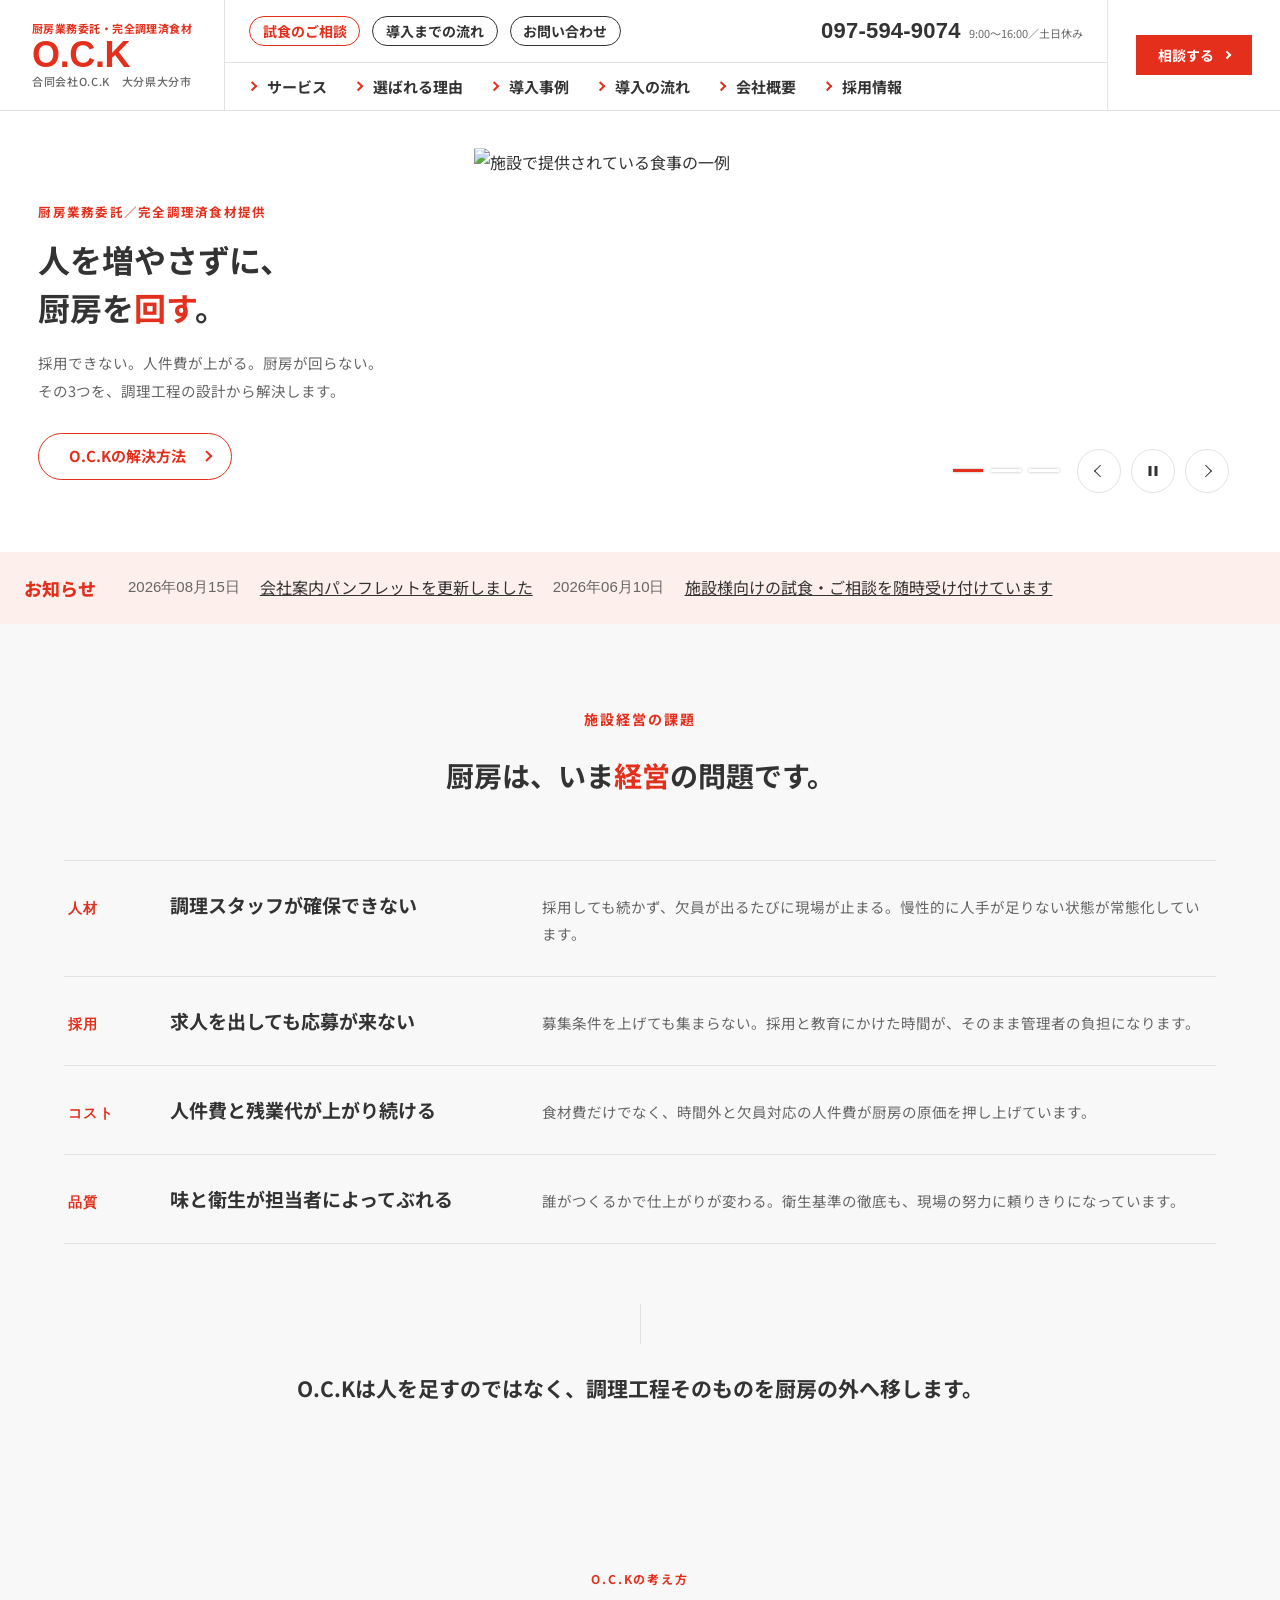
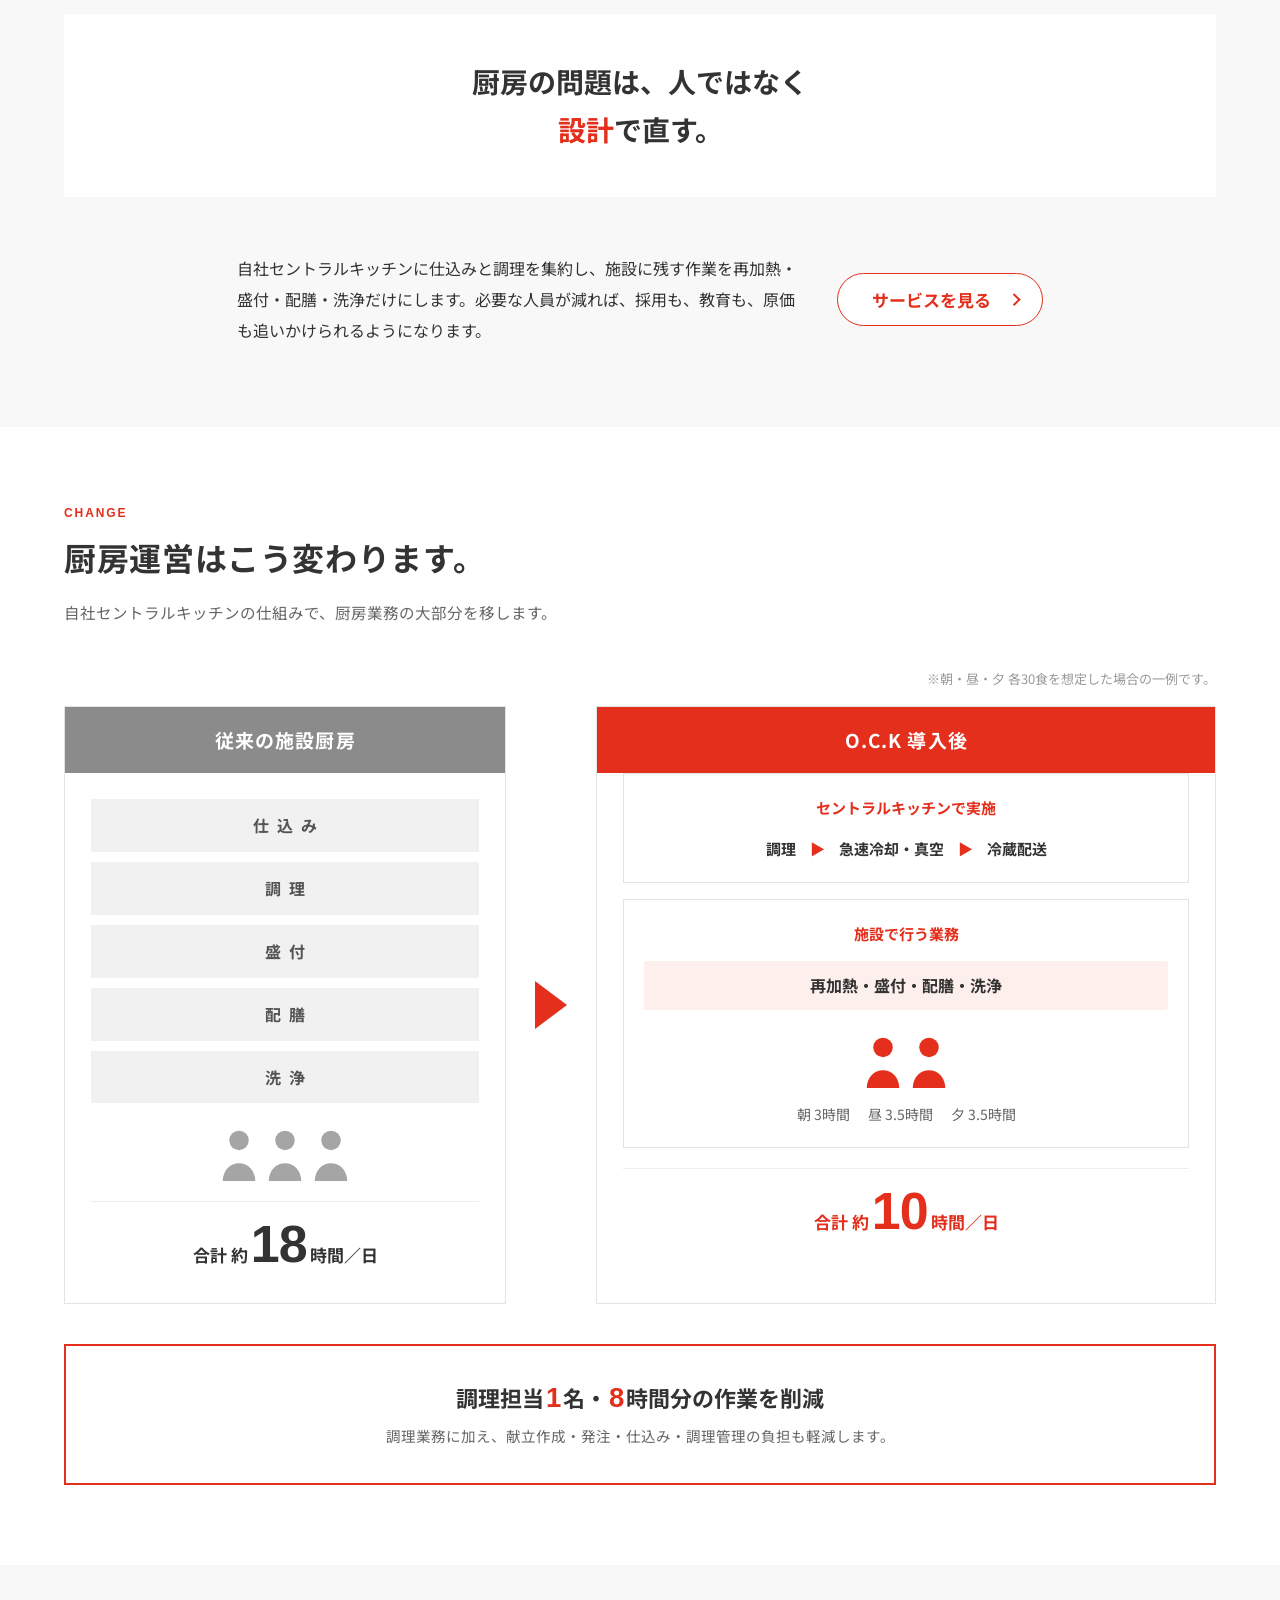
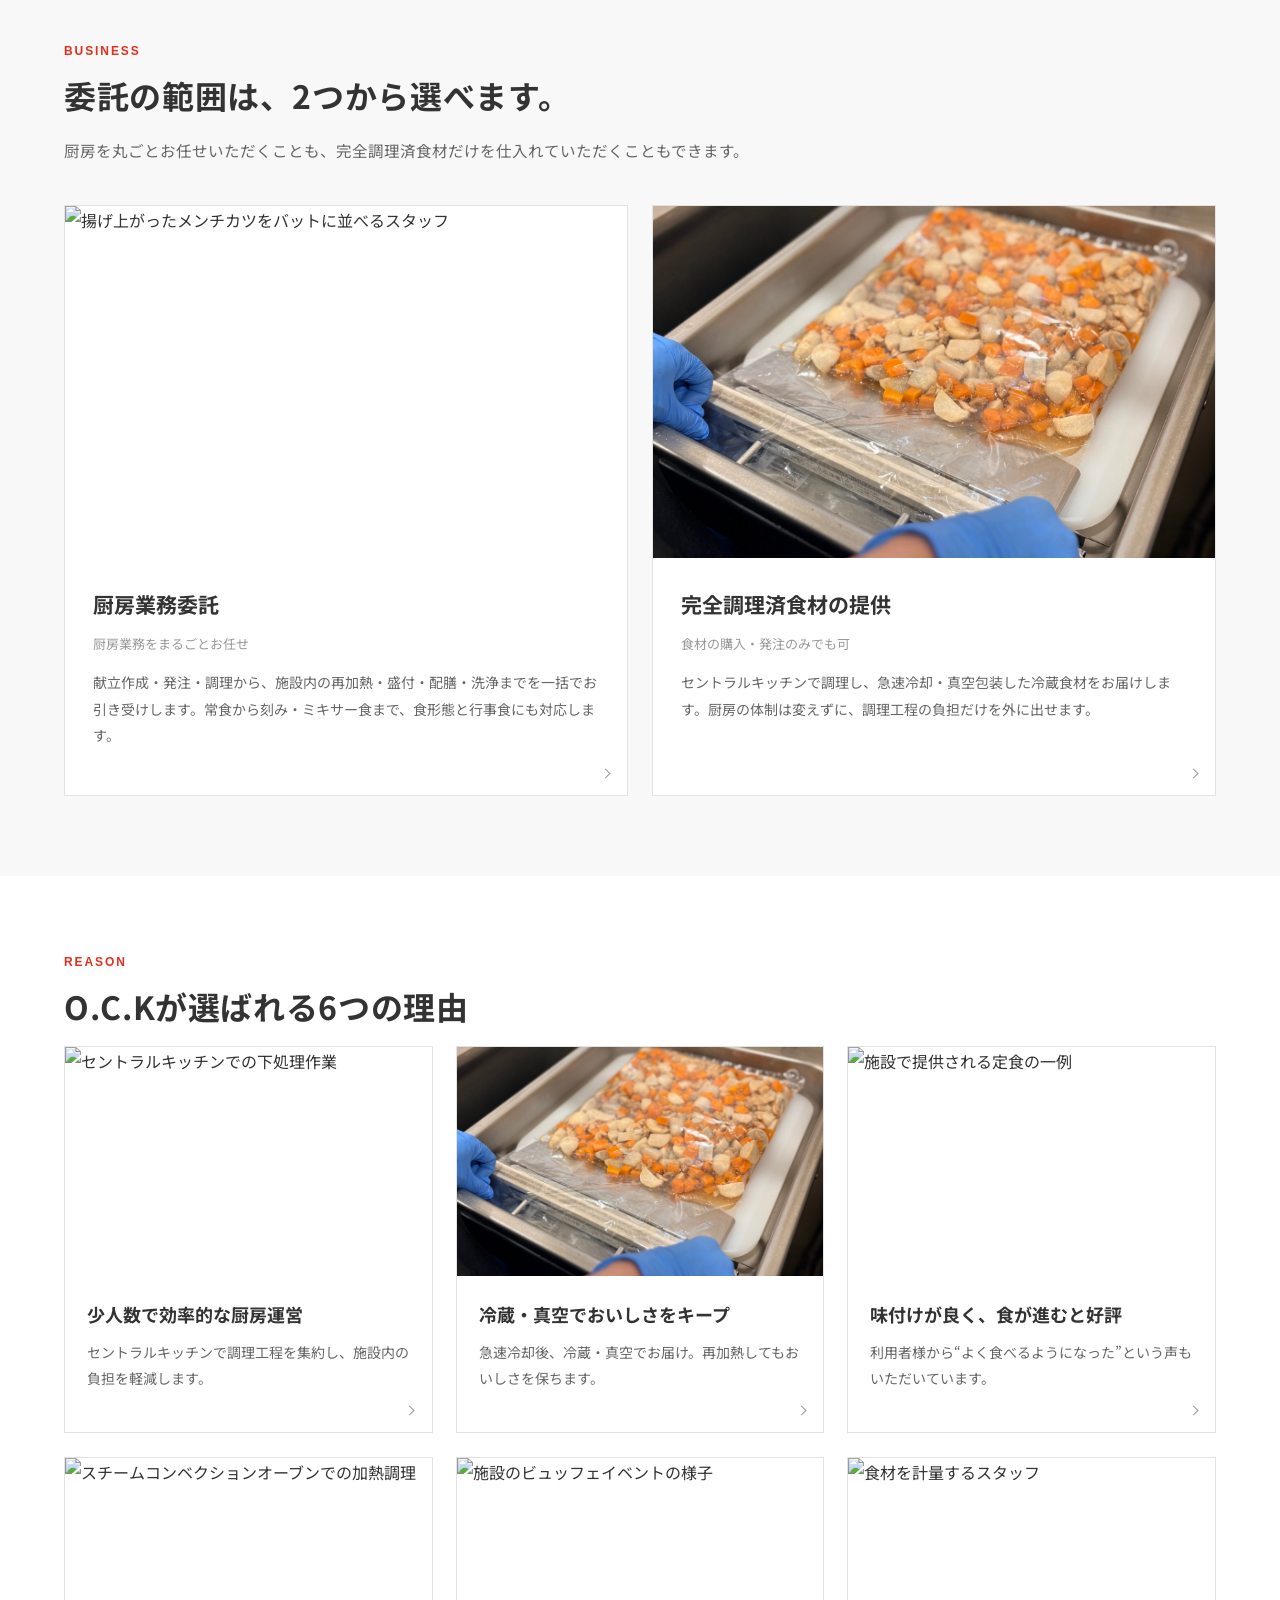
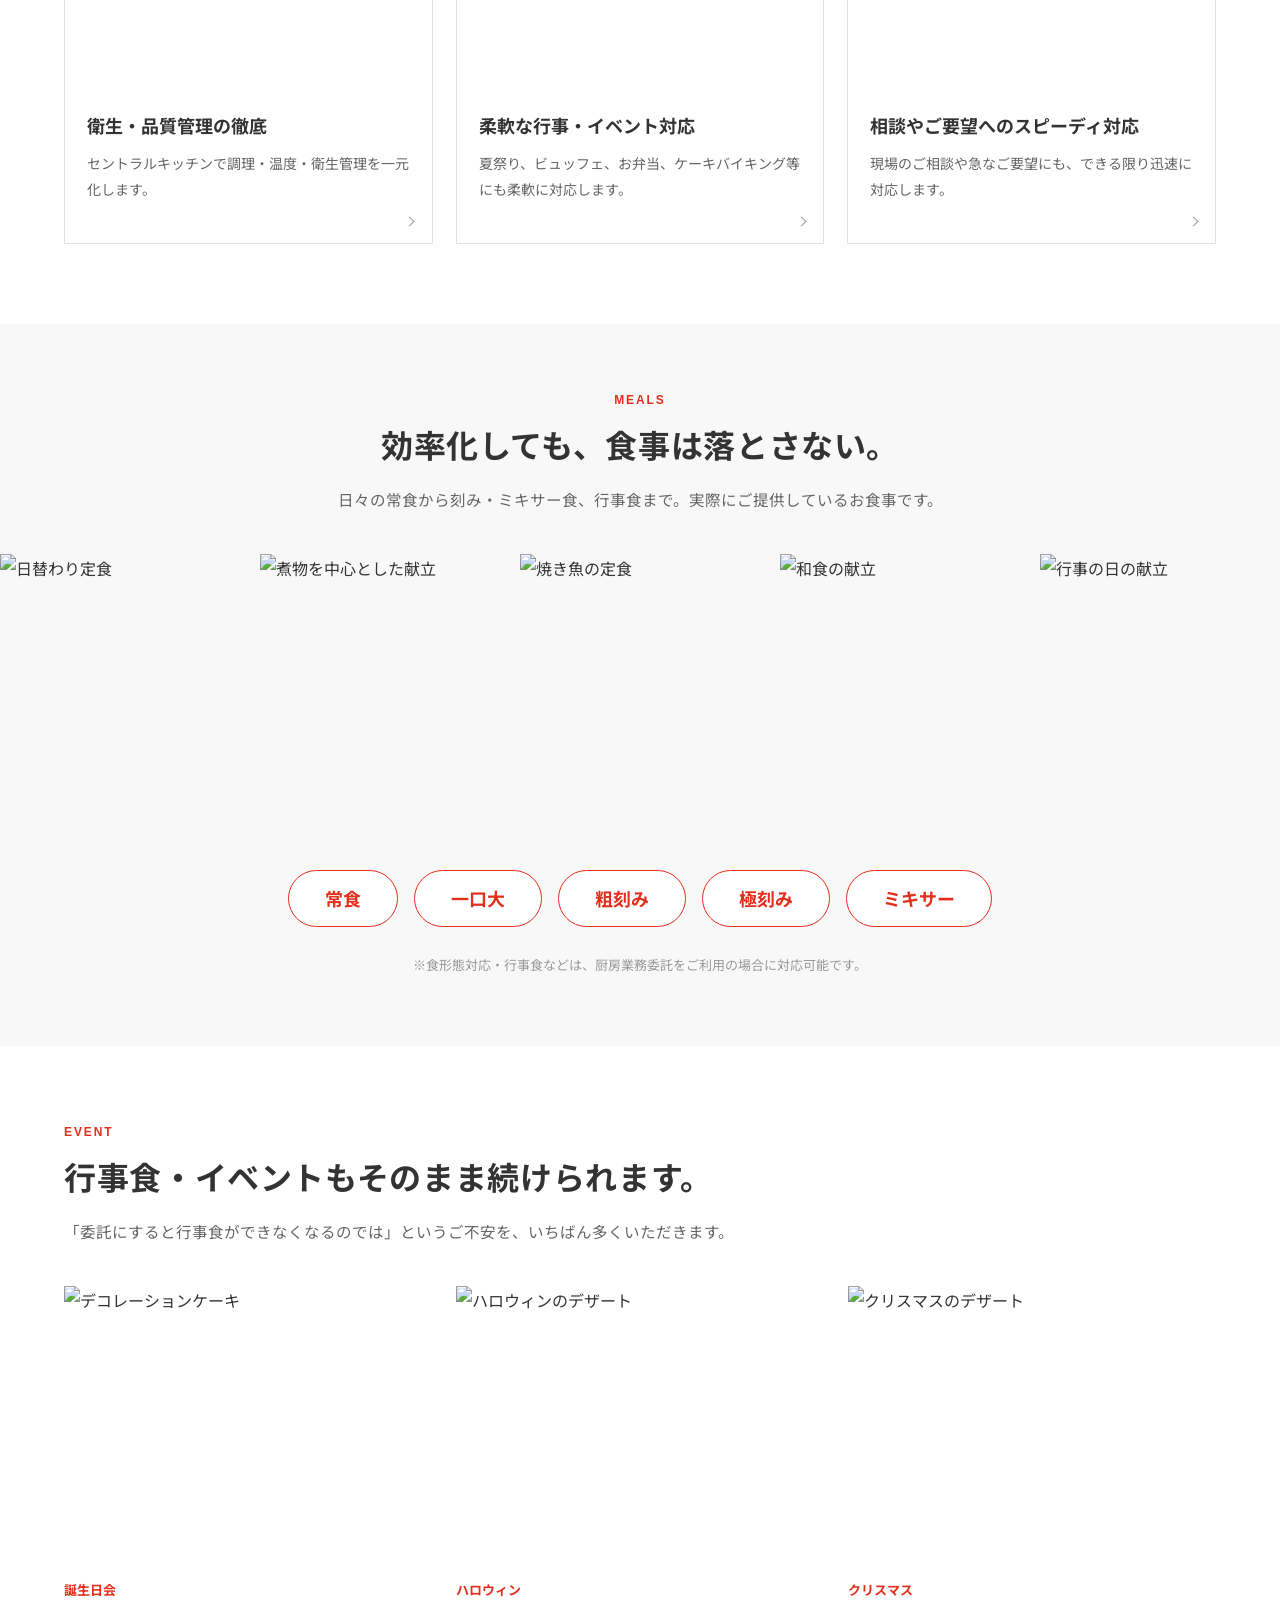
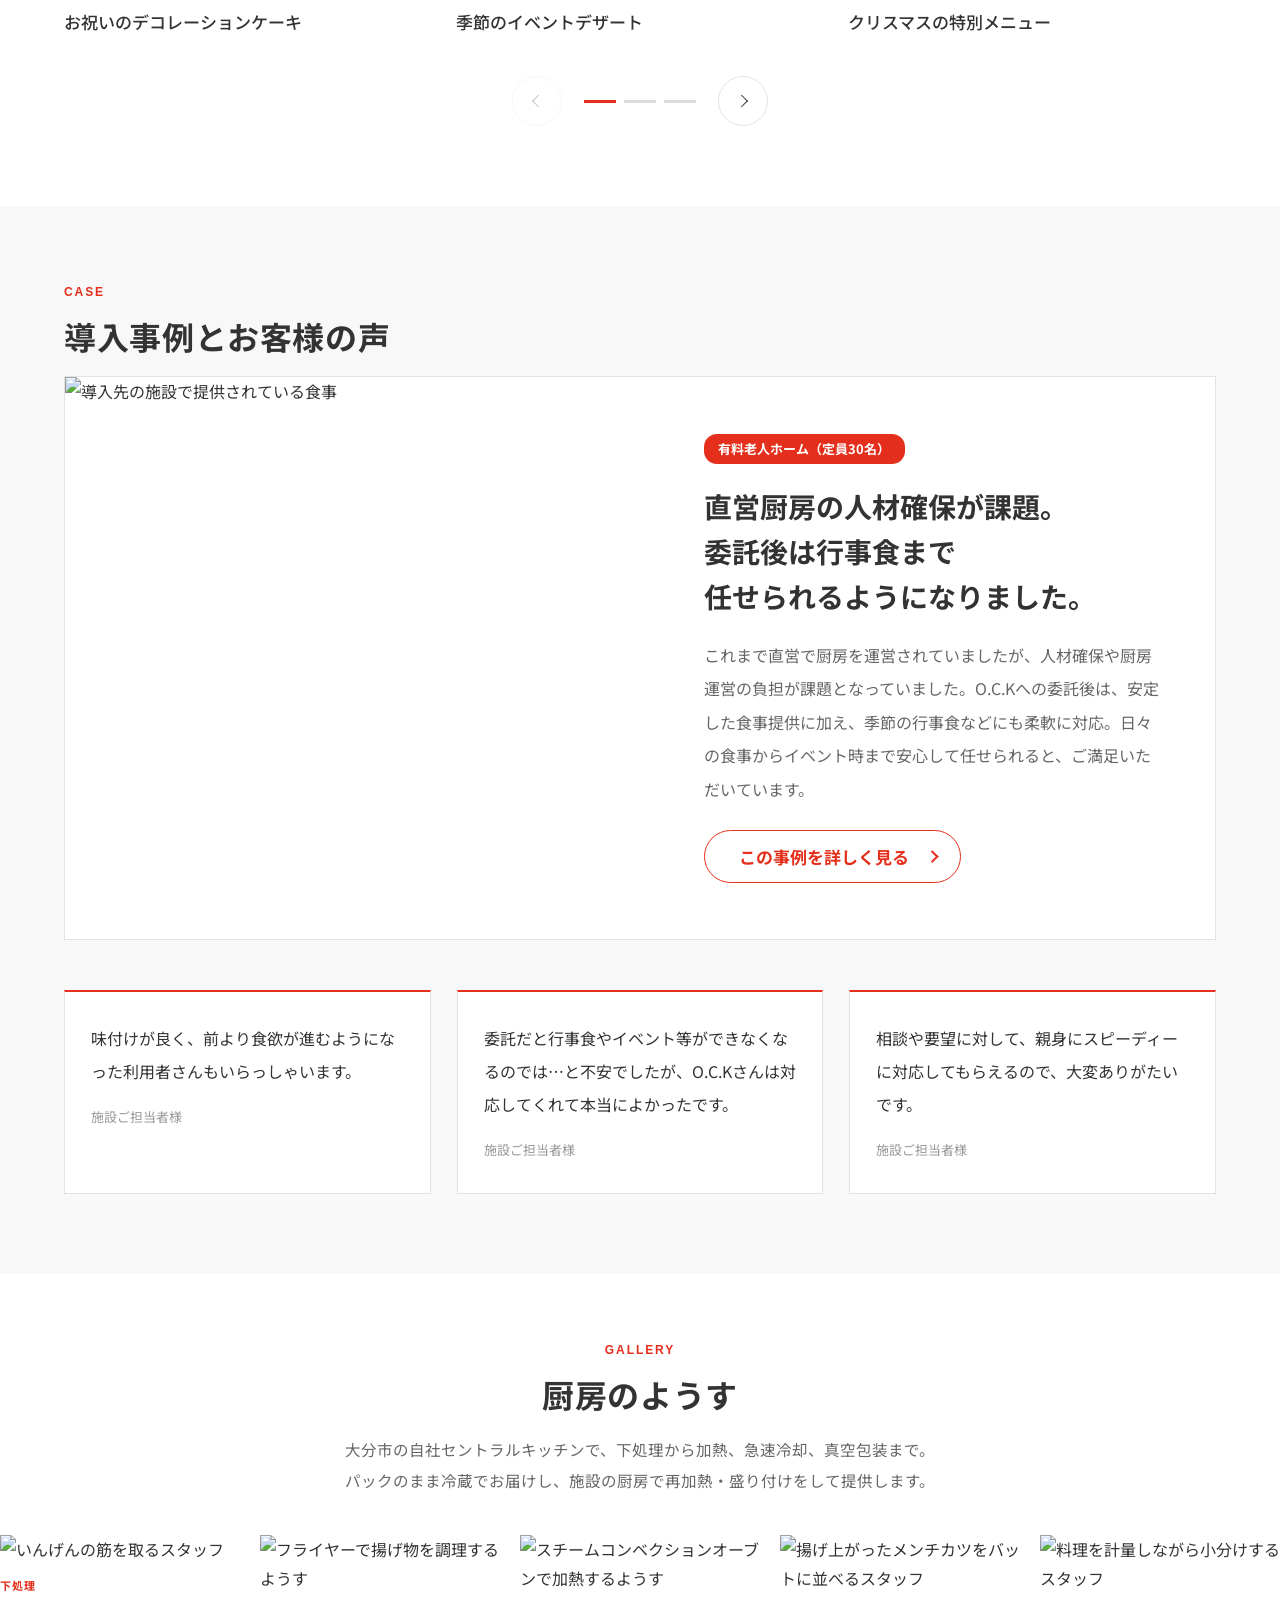
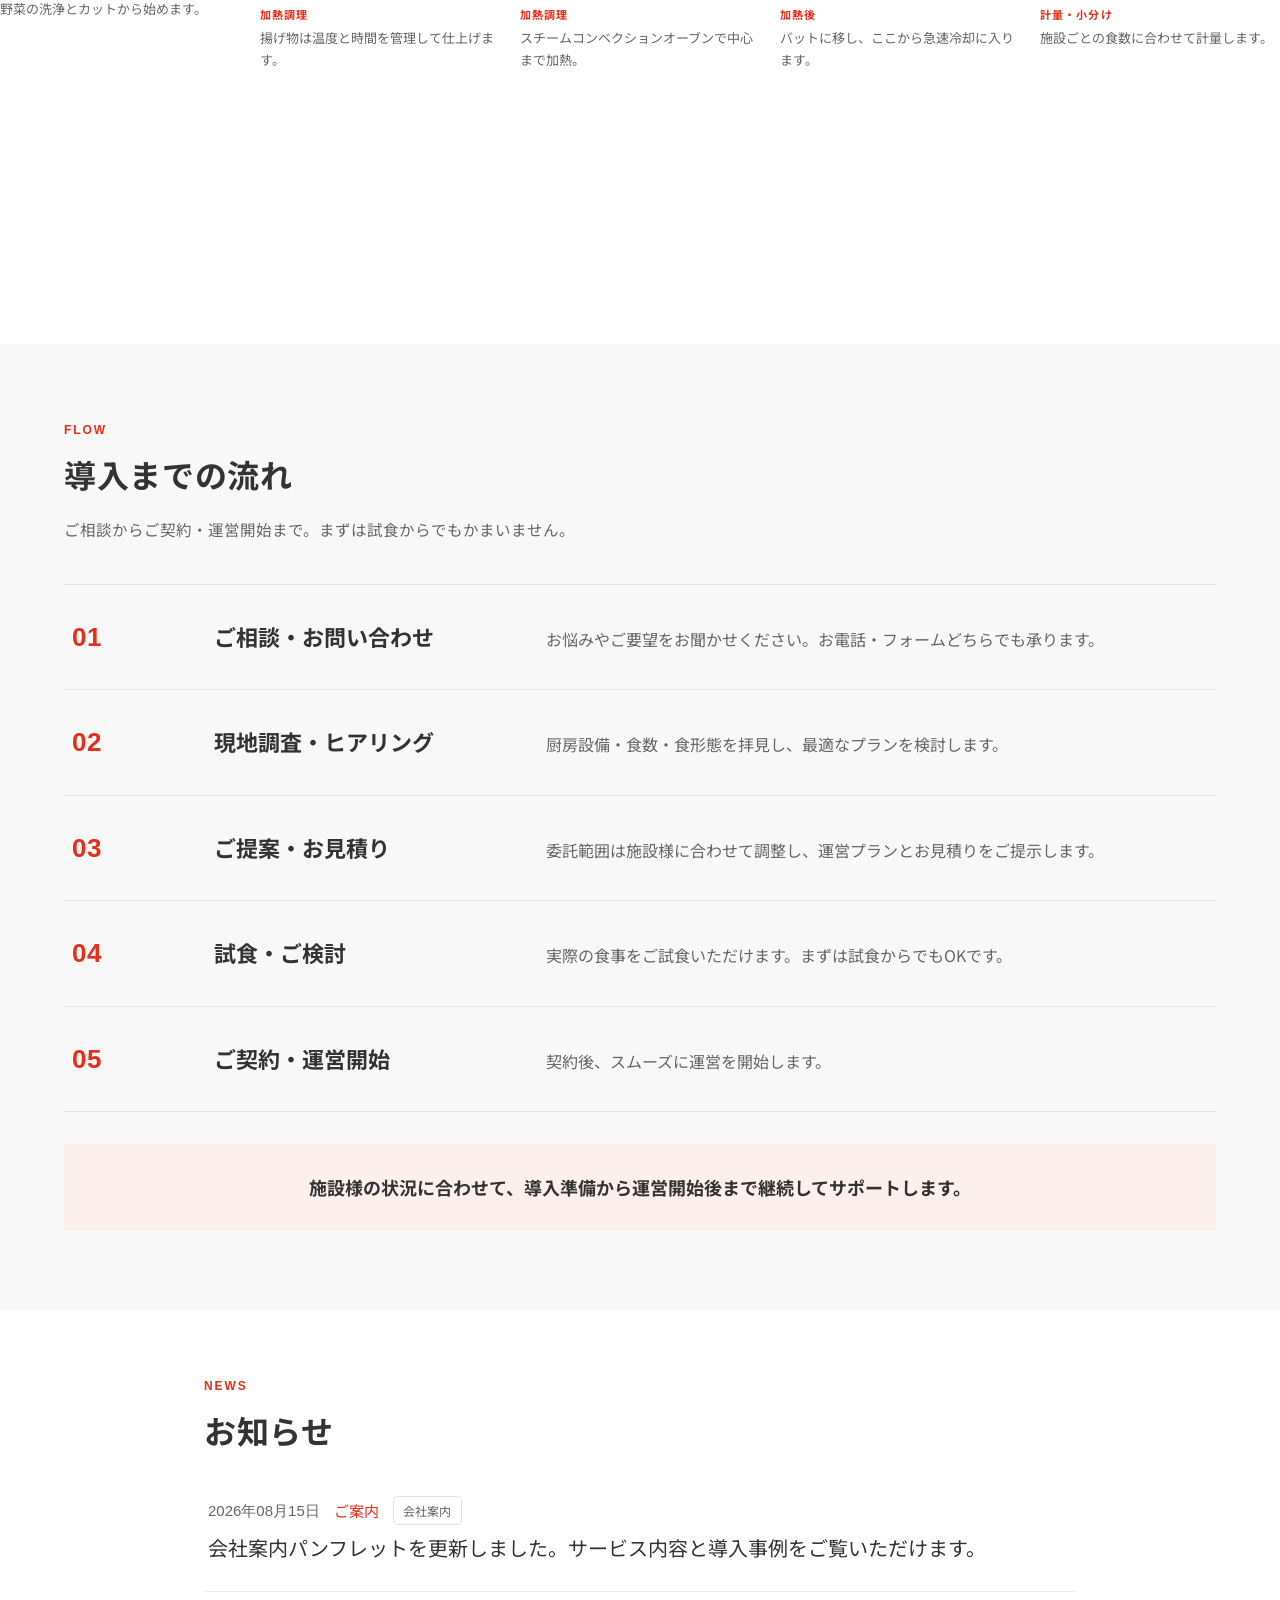
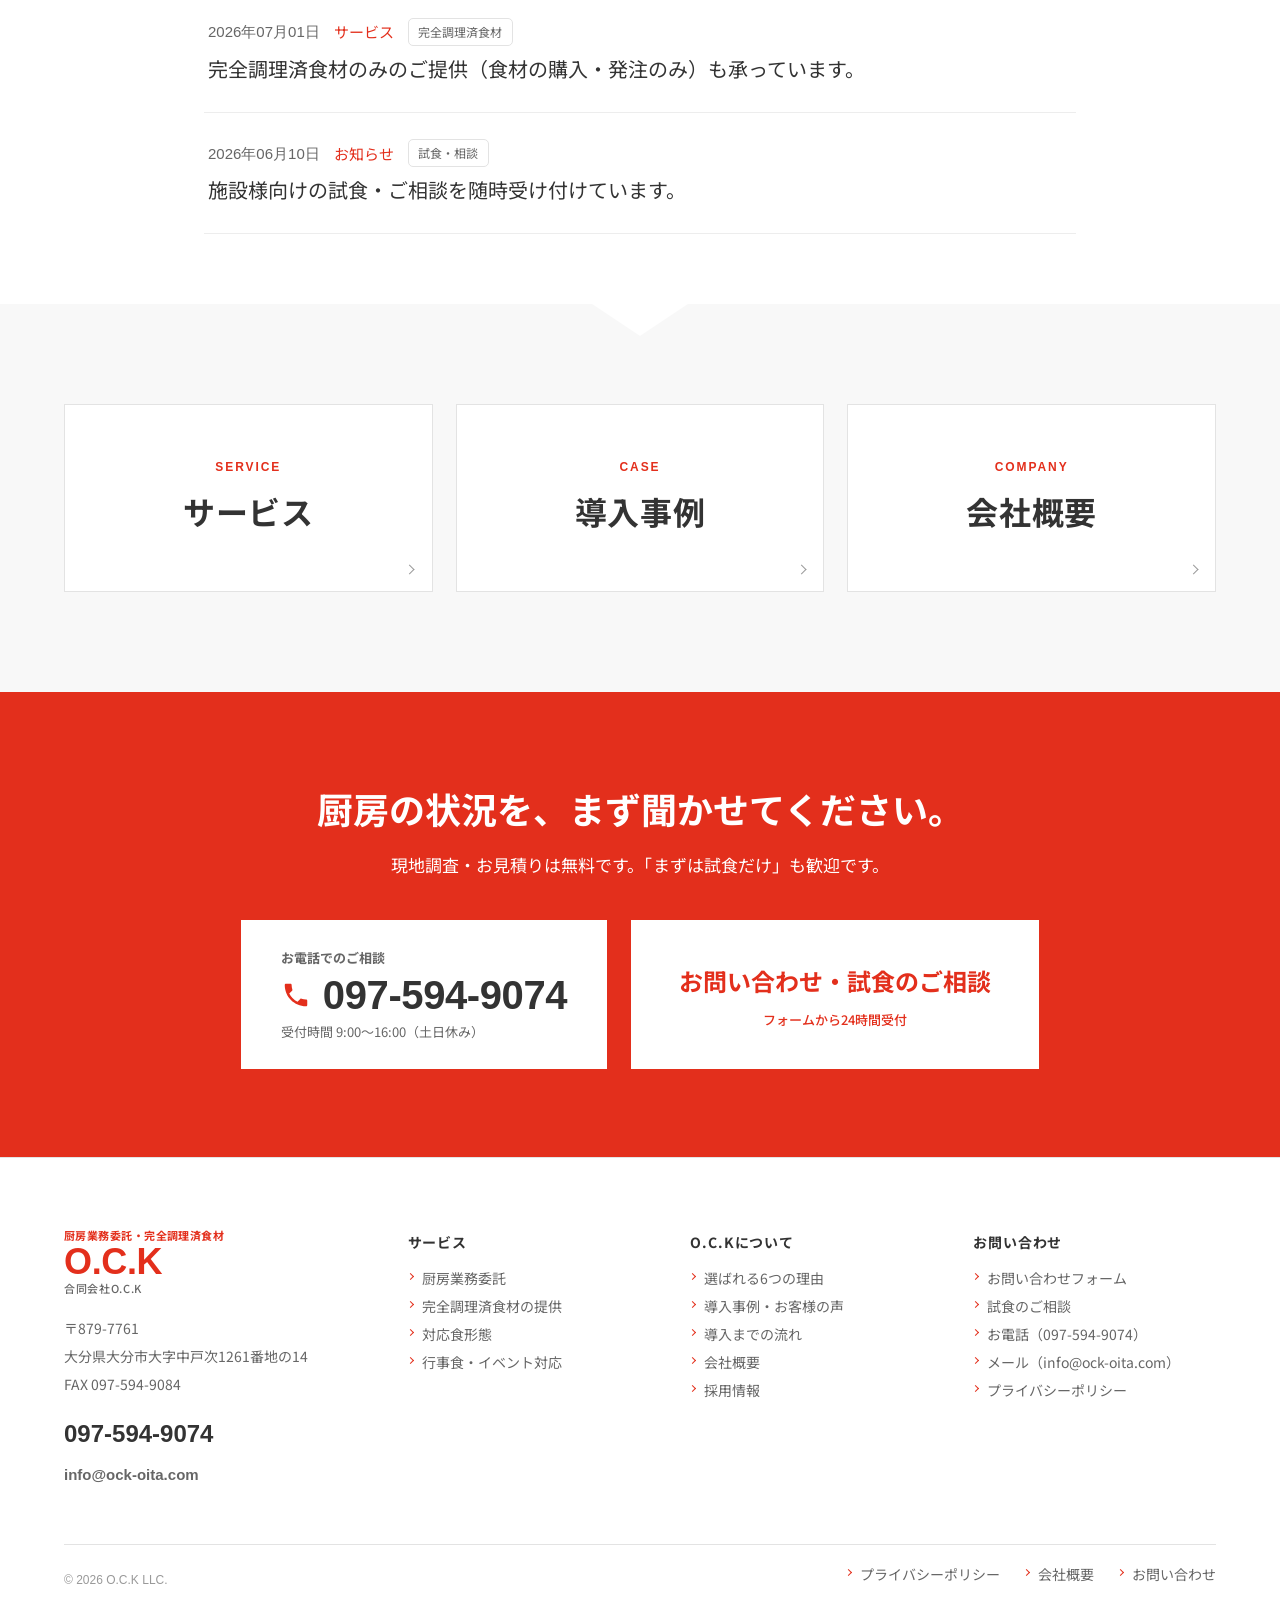
==== commit 40e3b059: "問い合わせ先メールを設定し、完全調理済食材の写真を差し替え - お問い合わせフォームをデモ用アラートから mailto 送信に変更   （info@ock-oita.com 宛、入力内容を本文に整形）" ====
--- a/index.html
+++ b/index.html
@@ -106,7 +106,7 @@
         </div>
       </li>
       <li>
-        <div class="banner"><img src="assets/img/kitchen-oven.jpg" alt="スチームコンベクションオーブンで加熱調理するスタッフ"></div>
+        <div class="banner"><img src="assets/img/pack-05.jpg" alt="真空包装した完全調理済食材（筑前煮）"></div>
         <div class="message">
           <p class="eyebrow">導入効果</p>
           <h2>1日<span class="num">18</span>時間の<br>厨房作業を、<br><em><span class="num">10</span></em>時間に。</h2>
@@ -264,7 +264,7 @@
         </li>
         <li class="rv">
           <a class="card" href="service.html#shokuzai">
-            <span class="card__img"><img src="assets/img/pack-02.jpg" alt="真空包装された完全調理済食材" loading="lazy"></span>
+            <span class="card__img"><img src="assets/img/pack-05.jpg" alt="真空包装した完全調理済食材（筑前煮）" loading="lazy"></span>
             <span class="card__body"><h3>完全調理済食材の提供</h3>
               <span class="sub">食材の購入・発注のみでも可</span>
               <p>セントラルキッチンで調理し、急速冷却・真空包装した冷蔵食材をお届けします。厨房の体制は変えずに、調理工程の負担だけを外に出せます。</p>
@@ -291,7 +291,7 @@
         </li>
         <li class="rv">
           <a class="card" href="reason.html">
-            <span class="card__img"><img src="assets/img/pack-01.jpg" alt="急速冷却・真空包装された食材" loading="lazy"></span>
+            <span class="card__img"><img src="assets/img/pack-05.jpg" alt="急速冷却・真空包装された完全調理済食材" loading="lazy"></span>
             <span class="card__body"><h3>冷蔵・真空でおいしさをキープ</h3>
               <p>急速冷却後、冷蔵・真空でお届け。再加熱してもおいしさを保ちます。</p>
             </span>
@@ -530,6 +530,7 @@
           FAX 097-594-9084
         </address>
         <a class="tel" href="tel:0975949074">097-594-9074</a>
+        <a class="mail" href="mailto:info@ock-oita.com">info@ock-oita.com</a>
       </div>
       <div>
         <h3>サービス</h3>
@@ -556,6 +557,7 @@
           <li><a href="contact.html">お問い合わせフォーム</a></li>
           <li><a href="contact.html#shishoku">試食のご相談</a></li>
           <li><a href="tel:0975949074">お電話（097-594-9074）</a></li>
+          <li><a href="mailto:info@ock-oita.com">メール（info@ock-oita.com）</a></li>
           <li><a href="privacy.html">プライバシーポリシー</a></li>
         </ul>
       </div>
--- a/assets/css/style.css
+++ b/assets/css/style.css
@@ -534,6 +534,8 @@
 .cta__tel .lb{display:block;font-size:1.3rem;font-weight:700;color:var(--ink-sub)}
 .cta__tel b{display:flex;align-items:center;gap:1.2rem;font-family:Arial,Helvetica,sans-serif;font-size:4rem;font-weight:700;line-height:1.25;letter-spacing:-.01em}
 .cta__tel b svg{width:3rem;height:3rem;fill:var(--red)}
+.cta__mail b{font-size:2.6rem;word-break:break-all}
+.cta__mail b svg{width:2.6rem;height:2.6rem;flex:none}
 .cta__tel span{display:block;font-size:1.3rem;color:var(--ink-sub)}
 .cta__btn{
   display:flex;flex-direction:column;justify-content:center;align-items:center;gap:.6rem;
@@ -631,6 +633,8 @@
 .Footer__brand .Logo{padding:0;border:0;margin-bottom:2rem;align-items:flex-start}
 .Footer__brand address{font-style:normal;font-size:1.4rem;color:var(--ink-sub);line-height:2}
 .Footer__brand .tel{display:block;margin-top:1.4rem;font-family:Arial,Helvetica,sans-serif;font-size:2.4rem;font-weight:700}
+.Footer__brand .mail{display:block;margin-top:.6rem;font-family:Arial,Helvetica,sans-serif;font-size:1.5rem;font-weight:700;color:var(--ink-sub);word-break:break-all}
+.Footer__brand .mail:hover{color:var(--red);opacity:1}
 .Footer h3{font-size:1.4rem;font-weight:700;margin-bottom:1.6rem;letter-spacing:.06em}
 .Footer ul li{font-size:1.4rem;line-height:1;margin-bottom:1.4rem}
 .Footer ul li a{color:var(--ink-sub);position:relative;padding-left:1.4rem}
@@ -763,6 +767,8 @@
   .cta__tel{padding:2rem}
   .cta__tel b{font-size:clamp(2.6rem,8.6vw,3.8rem);gap:.8rem}
   .cta__tel b svg{width:2.4rem;height:2.4rem}
+  .cta__mail b{font-size:clamp(1.8rem,5.6vw,2.4rem)}
+  .cta__mail b svg{width:2rem;height:2rem}
 
   .PageHead__in{padding:5.6rem 0}
   .PageHead h1{font-size:2.6rem}
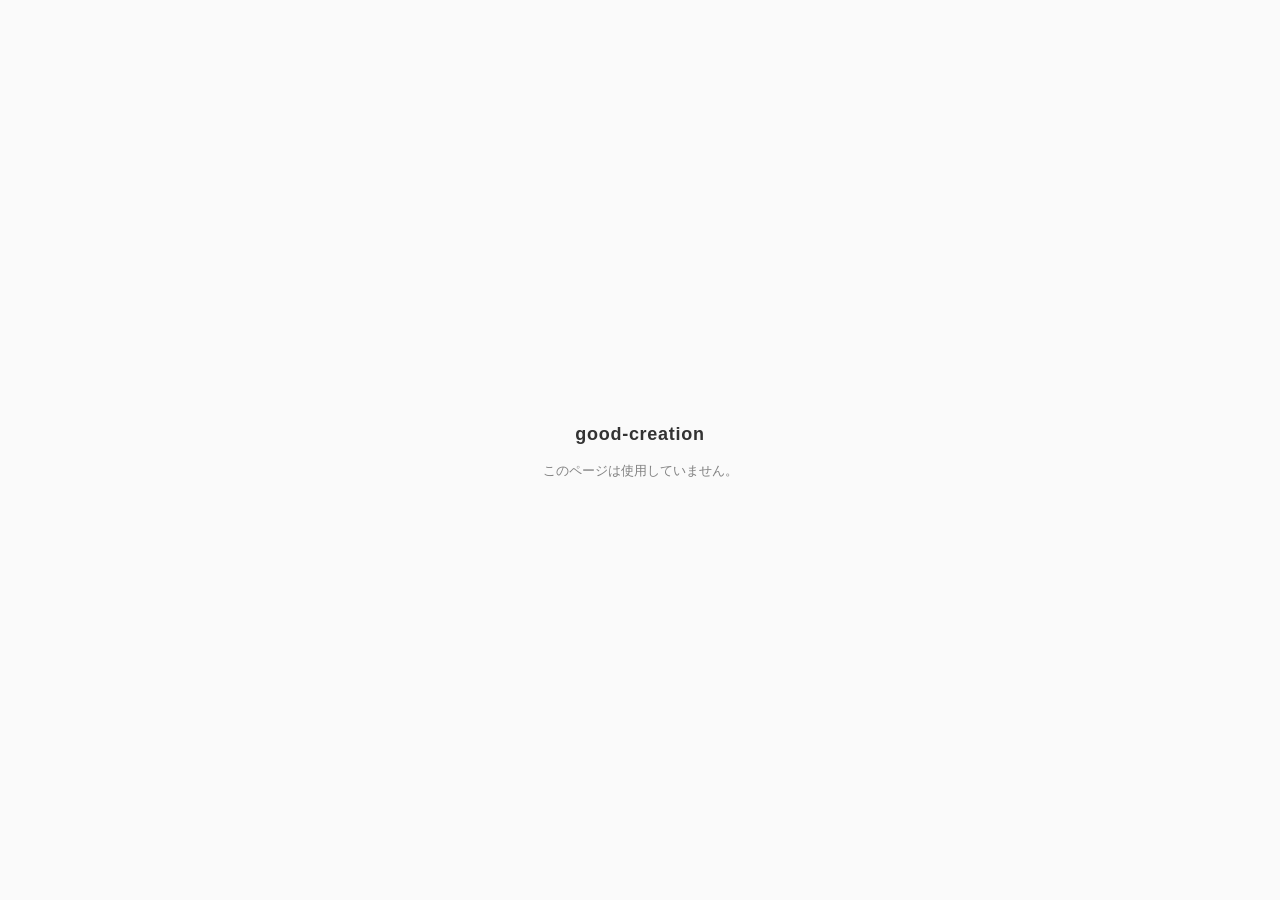
==== commit 2ce119b8: "OCKサイトを good-creation/ock-oita へ移管し、当リポジトリはプレースホルダー化 Organization Pages に独自ドメインを設定すると good-creation." ====
--- a/index.html
+++ b/index.html
@@ -1,579 +1,33 @@
 <!DOCTYPE html>
 <html lang="ja">
 <head>
-<meta charset="UTF-8">
+<meta charset="utf-8">
 <meta name="viewport" content="width=device-width,initial-scale=1">
-<title>合同会社O.C.K｜人を増やさずに、厨房を回す。施設厨房の業務委託・完全調理済食材（大分市）</title>
-<meta name="description" content="採用できない、人件費が上がる、厨房が回らない。合同会社O.C.Kは自社セントラルキッチンに調理工程を集約し、施設厨房を少人数で運営できる形に組み替えます。厨房業務委託／完全調理済食材提供。大分県大分市。">
-<meta property="og:title" content="合同会社O.C.K｜人を増やさずに、厨房を回す。">
-<meta property="og:description" content="施設厨房の人材・採用・コスト・品質の課題を、調理工程の設計から解決します。">
-<meta property="og:type" content="website">
-<meta property="og:image" content="assets/img/banner-02.jpg">
-<link rel="preconnect" href="https://fonts.googleapis.com">
-<link rel="preconnect" href="https://fonts.gstatic.com" crossorigin>
-<link href="https://fonts.googleapis.com/css2?family=Noto+Sans+JP:wght@400;500;700;900&display=swap" rel="stylesheet">
-<link rel="icon" href="assets/img/favicon.svg" type="image/svg+xml">
-<link rel="stylesheet" href="assets/css/style.css">
-<script>
-/* オープニング再生の可否をCSSより先に決める（チラつき防止） */
-(function(){
-  var play = true;
-  try{
-    if (window.matchMedia('(prefers-reduced-motion: reduce)').matches) play = false;
-  }catch(e){}
-  if (play) {
-    document.documentElement.className += ' is-opening';
-    /* main.js が読めなくても必ず解除する保険 */
-    setTimeout(function(){ document.documentElement.className = document.documentElement.className.replace(/\bis-opening\b/, ''); }, 4500);
+<meta name="robots" content="noindex">
+<title>good-creation</title>
+<style>
+  :root { color-scheme: light dark; }
+  body {
+    margin: 0;
+    min-height: 100vh;
+    display: grid;
+    place-content: center;
+    font: 400 15px/1.8 -apple-system, BlinkMacSystemFont, "Hiragino Sans", "Noto Sans JP", sans-serif;
+    color: #333;
+    background: #fafafa;
   }
-})();
-</script>
+  @media (prefers-color-scheme: dark) {
+    body { color: #ddd; background: #161616; }
+  }
+  main { padding: 24px; text-align: center; }
+  h1 { margin: 0 0 8px; font-size: 18px; font-weight: 600; letter-spacing: .04em; }
+  p { margin: 0; font-size: 13px; opacity: .6; }
+</style>
 </head>
 <body>
-
-<!-- ===================== opening ===================== -->
-<div class="Opening" aria-hidden="true">
-  <div class="Opening__inner">
-    <svg class="Opening__ring" viewBox="0 0 200 200" aria-hidden="true" focusable="false">
-      <circle class="Opening__pulse" cx="100" cy="100" r="88"></circle>
-      <circle class="Opening__arc" cx="100" cy="100" r="88"></circle>
-    </svg>
-    <span class="Opening__mark">
-      <i style="--i:0">O</i><i style="--i:1">.</i><i style="--i:2">C</i><i style="--i:3">.</i><i style="--i:4">K</i>
-    </span>
-  </div>
-</div>
-
-<div class="home-guide">
-  <a href="#gnav">共通メニューに移動</a>
-  <a href="#main">ページ本文に移動</a>
-  <a href="#footer">フッターに移動</a>
-</div>
-
-<div class="Progress" aria-hidden="true"></div>
-
-<!-- ===================== header ===================== -->
-<header class="Header">
-  <div class="Header__grid">
-    <a class="Logo" href="index.html">
-      <span class="Logo__tag">厨房業務委託・完全調理済食材</span>
-      <span class="Logo__mark">O.C.K</span>
-      <span class="Logo__name">合同会社O.C.K　大分県大分市</span>
-    </a>
-
-    <div class="Header__main">
-      <div class="Header__util">
-        <a class="pill pill--red" href="contact.html#shishoku">試食のご相談</a>
-        <a class="pill pill--ink" href="flow.html">導入までの流れ</a>
-        <a class="pill pill--ink" href="contact.html">お問い合わせ</a>
-        <a class="tel" href="tel:0975949074"><b>097-594-9074</b><span>9:00〜16:00／土日休み</span></a>
-      </div>
-      <nav class="Gnav" id="gnav" aria-label="グローバルナビゲーション">
-        <ul class="Gnav__list">
-          <li><a href="service.html">サービス</a></li>
-          <li><a href="reason.html">選ばれる理由</a></li>
-          <li><a href="case.html">導入事例</a></li>
-          <li><a href="flow.html">導入の流れ</a></li>
-          <li><a href="company.html">会社概要</a></li>
-          <li><a href="recruit.html">採用情報</a></li>
-        </ul>
-      </nav>
-    </div>
-
-    <div class="Header__end">
-      <a class="btn-contact" href="contact.html">相談する</a>
-    </div>
-
-    <button class="Menubtn" type="button" aria-label="メニューを開く" aria-expanded="false" aria-controls="gnav">
-      <span></span><span></span><span></span><i>MENU</i>
-    </button>
-  </div>
-</header>
-
-<main id="main" class="Main">
-
-  <!-- ===================== main visual ===================== -->
-  <section id="mainv" aria-label="メインビジュアル">
-
-    <ul class="slide">
-      <li class="is-active">
-        <div class="banner"><img src="assets/img/banner-02.jpg" alt="施設で提供されている食事の一例"></div>
-        <div class="message">
-          <p class="eyebrow">厨房業務委託／完全調理済食材提供</p>
-          <h2>人を増やさずに、<br>厨房を<em>回す</em>。</h2>
-          <p>採用できない。人件費が上がる。厨房が回らない。<br>その3つを、調理工程の設計から解決します。</p>
-          <div class="common_btn"><a href="service.html">O.C.Kの解決方法</a></div>
-        </div>
-      </li>
-      <li>
-        <div class="banner"><img src="assets/img/pack-05.jpg" alt="真空包装した完全調理済食材（筑前煮）"></div>
-        <div class="message">
-          <p class="eyebrow">導入効果</p>
-          <h2>1日<span class="num">18</span>時間の<br>厨房作業を、<br><em><span class="num">10</span></em>時間に。</h2>
-          <p>調理担当1名・8時間分の作業を削減。<br>献立作成・発注・仕込みの負担も軽くなります。</p>
-          <div class="common_btn"><a href="#change">数字で見る導入効果</a></div>
-        </div>
-      </li>
-      <li>
-        <div class="banner"><img src="assets/img/banner-03.jpg" alt="行事食として提供したデコレーションケーキ"></div>
-        <div class="message">
-          <p class="eyebrow">品質・行事食</p>
-          <h2>効率化しても、<br><em>味と行事食</em>は<br>落とさない。</h2>
-          <p>急速冷却・真空・冷蔵でお届け。刻み・ミキサー食から、<br>夏祭りのビュッフェまで対応します。</p>
-          <div class="common_btn"><a href="reason.html">選ばれる6つの理由</a></div>
-        </div>
-      </li>
-    </ul>
-
-    <div class="mv-ctrl">
-      <div class="dots" role="tablist" aria-label="スライド切り替え"></div>
-      <button class="prev" type="button" aria-label="前のスライド"></button>
-      <button class="toggle" type="button" aria-label="スライドを停止"></button>
-      <button class="next" type="button" aria-label="次のスライド"></button>
-    </div>
-  </section>
-
-  <!-- ===================== notices ===================== -->
-  <section class="important_notices" aria-label="お知らせ">
-    <div class="inner">
-      <h2>お知らせ</h2>
-      <dl>
-        <dt>2026年08月15日</dt>
-        <dd><a href="contact.html">会社案内パンフレットを更新しました</a></dd>
-        <dt>2026年06月10日</dt>
-        <dd><a href="contact.html#shishoku">施設様向けの試食・ご相談を随時受け付けています</a></dd>
-      </dl>
-    </div>
-  </section>
-
-  <!-- ===================== 施設経営の課題 ===================== -->
-  <section class="issue">
-    <div class="inner">
-      <div class="issue__head rv">
-        <p class="eyebrow">施設経営の課題</p>
-        <h2>厨房は、いま<mark>経営</mark>の問題です。</h2>
-      </div>
-
-      <ul class="issue__list" data-stagger="90">
-        <li class="rv">
-          <span class="n">人材</span>
-          <h3>調理スタッフが確保できない</h3>
-          <p>採用しても続かず、欠員が出るたびに現場が止まる。慢性的に人手が足りない状態が常態化しています。</p>
-        </li>
-        <li class="rv">
-          <span class="n">採用</span>
-          <h3>求人を出しても応募が来ない</h3>
-          <p>募集条件を上げても集まらない。採用と教育にかけた時間が、そのまま管理者の負担になります。</p>
-        </li>
-        <li class="rv">
-          <span class="n">コスト</span>
-          <h3>人件費と残業代が上がり続ける</h3>
-          <p>食材費だけでなく、時間外と欠員対応の人件費が厨房の原価を押し上げています。</p>
-        </li>
-        <li class="rv">
-          <span class="n">品質</span>
-          <h3>味と衛生が担当者によってぶれる</h3>
-          <p>誰がつくるかで仕上がりが変わる。衛生基準の徹底も、現場の努力に頼りきりになっています。</p>
-        </li>
-      </ul>
-
-      <div class="issue__answer rv">
-        <div class="arrow" aria-hidden="true"></div>
-        <p>O.C.Kは人を足すのではなく、調理工程そのものを厨房の外へ移します。</p>
-      </div>
-    </div>
-  </section>
-
-  <!-- ===================== 考え方（wipe reveal） ===================== -->
-  <section class="asv">
-    <div class="inner">
-      <p class="asv__lead rv">O.C.Kの考え方</p>
-      <div class="asv__statement" data-stagger="520" data-drift="46">
-        <span class="cover">厨房の問題は、人ではなく</span><br>
-        <span class="cover"><em>設計</em>で直す。</span>
-      </div>
-      <div class="asv__under">
-        <p class="rv">自社セントラルキッチンに仕込みと調理を集約し、施設に残す作業を再加熱・盛付・配膳・洗浄だけにします。必要な人員が減れば、採用も、教育も、原価も追いかけられるようになります。</p>
-        <div class="common_btn rv"><a href="service.html">サービスを見る</a></div>
-      </div>
-    </div>
-  </section>
-
-  <!-- ===================== 導入効果 ===================== -->
-  <section class="sec" id="change">
-    <div class="inner">
-      <h2 class="common_title rv"><span class="lbl">CHANGE</span>厨房運営はこう変わります。</h2>
-      <p class="sec-lead rv">自社セントラルキッチンの仕組みで、厨房業務の大部分を移します。</p>
-      <p class="ba__note rv">※朝・昼・夕 各30食を想定した場合の一例です。</p>
-
-      <div class="ba rv">
-        <div class="ba__col ba__col--before">
-          <h3>従来の施設厨房</h3>
-          <ul class="ba__steps"><li>仕込み</li><li>調理</li><li>盛付</li><li>配膳</li><li>洗浄</li></ul>
-          <div class="ba__people" aria-hidden="true">
-            <svg viewBox="0 0 24 32" fill="#a5a5a5"><circle cx="12" cy="7" r="6"/><path d="M2 32c0-6.5 4.5-11 10-11s10 4.5 10 11z"/></svg>
-            <svg viewBox="0 0 24 32" fill="#a5a5a5"><circle cx="12" cy="7" r="6"/><path d="M2 32c0-6.5 4.5-11 10-11s10 4.5 10 11z"/></svg>
-            <svg viewBox="0 0 24 32" fill="#a5a5a5"><circle cx="12" cy="7" r="6"/><path d="M2 32c0-6.5 4.5-11 10-11s10 4.5 10 11z"/></svg>
-          </div>
-          <p class="ba__total">合計 約<b data-count="18">0</b>時間／日</p>
-        </div>
-
-        <div class="ba__arrow" aria-hidden="true"><span></span></div>
-
-        <div class="ba__col ba__col--after">
-          <h3>O.C.K 導入後</h3>
-          <div class="ba__box">
-            <h4>セントラルキッチンで実施</h4>
-            <ul class="ba__chain"><li>調理</li><li class="sep">▶</li><li>急速冷却・真空</li><li class="sep">▶</li><li>冷蔵配送</li></ul>
-          </div>
-          <div class="ba__box">
-            <h4>施設で行う業務</h4>
-            <p class="ba__inhouse">再加熱・盛付・配膳・洗浄</p>
-            <div class="ba__people" aria-hidden="true">
-              <svg viewBox="0 0 24 32" fill="#e32f1c"><circle cx="12" cy="7" r="6"/><path d="M2 32c0-6.5 4.5-11 10-11s10 4.5 10 11z"/></svg>
-              <svg viewBox="0 0 24 32" fill="#e32f1c"><circle cx="12" cy="7" r="6"/><path d="M2 32c0-6.5 4.5-11 10-11s10 4.5 10 11z"/></svg>
-            </div>
-            <ul class="ba__hours"><li>朝 3時間</li><li>昼 3.5時間</li><li>夕 3.5時間</li></ul>
-          </div>
-          <p class="ba__total">合計 約<b data-count="10">0</b>時間／日</p>
-        </div>
-      </div>
-
-      <div class="cut rv">
-        <strong>調理担当<b data-count="1">0</b>名・<b data-count="8">0</b>時間分の作業を削減</strong>
-        <p>調理業務に加え、献立作成・発注・仕込み・調理管理の負担も軽減します。</p>
-      </div>
-    </div>
-  </section>
-
-  <!-- ===================== 事業 ===================== -->
-  <section class="sec sec--grey">
-    <div class="inner">
-      <h2 class="common_title rv"><span class="lbl">BUSINESS</span>委託の範囲は、2つから選べます。</h2>
-      <p class="sec-lead rv">厨房を丸ごとお任せいただくことも、完全調理済食材だけを仕入れていただくこともできます。</p>
-
-      <ul class="cards cards--2 biz" data-stagger="140">
-        <li class="rv">
-          <a class="card" href="service.html#itaku">
-            <span class="card__img"><img src="assets/img/kitchen-tray.jpg" alt="揚げ上がったメンチカツをバットに並べるスタッフ" loading="lazy"></span>
-            <span class="card__body"><h3>厨房業務委託</h3>
-              <span class="sub">厨房業務をまるごとお任せ</span>
-              <p>献立作成・発注・調理から、施設内の再加熱・盛付・配膳・洗浄までを一括でお引き受けします。常食から刻み・ミキサー食まで、食形態と行事食にも対応します。</p>
-            </span>
-          </a>
-        </li>
-        <li class="rv">
-          <a class="card" href="service.html#shokuzai">
-            <span class="card__img"><img src="assets/img/pack-05.jpg" alt="真空包装した完全調理済食材（筑前煮）" loading="lazy"></span>
-            <span class="card__body"><h3>完全調理済食材の提供</h3>
-              <span class="sub">食材の購入・発注のみでも可</span>
-              <p>セントラルキッチンで調理し、急速冷却・真空包装した冷蔵食材をお届けします。厨房の体制は変えずに、調理工程の負担だけを外に出せます。</p>
-            </span>
-          </a>
-        </li>
-      </ul>
-    </div>
-  </section>
-
-  <!-- ===================== 6つの理由 ===================== -->
-  <section class="sec">
-    <div class="inner">
-      <h2 class="common_title rv"><span class="lbl">REASON</span>O.C.Kが選ばれる6つの理由</h2>
-
-      <ul class="cards" data-stagger="100">
-        <li class="rv">
-          <a class="card" href="reason.html">
-            <span class="card__img"><img src="assets/img/kitchen-cut.jpg" alt="セントラルキッチンでの下処理作業" loading="lazy"></span>
-            <span class="card__body"><h3>少人数で効率的な厨房運営</h3>
-              <p>セントラルキッチンで調理工程を集約し、施設内の負担を軽減します。</p>
-            </span>
-          </a>
-        </li>
-        <li class="rv">
-          <a class="card" href="reason.html">
-            <span class="card__img"><img src="assets/img/pack-05.jpg" alt="急速冷却・真空包装された完全調理済食材" loading="lazy"></span>
-            <span class="card__body"><h3>冷蔵・真空でおいしさをキープ</h3>
-              <p>急速冷却後、冷蔵・真空でお届け。再加熱してもおいしさを保ちます。</p>
-            </span>
-          </a>
-        </li>
-        <li class="rv">
-          <a class="card" href="reason.html">
-            <span class="card__img"><img src="assets/img/meal-02.jpg" alt="施設で提供される定食の一例" loading="lazy"></span>
-            <span class="card__body"><h3>味付けが良く、食が進むと好評</h3>
-              <p>利用者様から“よく食べるようになった”という声もいただいています。</p>
-            </span>
-          </a>
-        </li>
-        <li class="rv">
-          <a class="card" href="reason.html">
-            <span class="card__img"><img src="assets/img/kitchen-oven.jpg" alt="スチームコンベクションオーブンでの加熱調理" loading="lazy"></span>
-            <span class="card__body"><h3>衛生・品質管理の徹底</h3>
-              <p>セントラルキッチンで調理・温度・衛生管理を一元化します。</p>
-            </span>
-          </a>
-        </li>
-        <li class="rv">
-          <a class="card" href="reason.html">
-            <span class="card__img"><img src="assets/img/buffet-01.jpg" alt="施設のビュッフェイベントの様子" loading="lazy"></span>
-            <span class="card__body"><h3>柔軟な行事・イベント対応</h3>
-              <p>夏祭り、ビュッフェ、お弁当、ケーキバイキング等にも柔軟に対応します。</p>
-            </span>
-          </a>
-        </li>
-        <li class="rv">
-          <a class="card" href="reason.html">
-            <span class="card__img"><img src="assets/img/kitchen-weigh.jpg" alt="食材を計量するスタッフ" loading="lazy"></span>
-            <span class="card__body"><h3>相談やご要望へのスピーディ対応</h3>
-              <p>現場のご相談や急なご要望にも、できる限り迅速に対応します。</p>
-            </span>
-          </a>
-        </li>
-      </ul>
-    </div>
-  </section>
-
-  <!-- ===================== 食事の帯 ===================== -->
-  <section class="sec sec--grey sec--tight">
-    <div class="inner">
-      <h2 class="common_title common_title--center rv"><span class="lbl">MEALS</span>効率化しても、食事は落とさない。</h2>
-      <p class="sec-lead rv">日々の常食から刻み・ミキサー食、行事食まで。実際にご提供しているお食事です。</p>
-    </div>
-    <div class="marquee" aria-label="提供している食事の写真">
-      <ul class="marquee__track">
-        <li><img src="assets/img/strip-01.jpg" alt="日替わり定食" loading="lazy"></li>
-        <li><img src="assets/img/strip-02.jpg" alt="煮物を中心とした献立" loading="lazy"></li>
-        <li><img src="assets/img/strip-03.jpg" alt="焼き魚の定食" loading="lazy"></li>
-        <li><img src="assets/img/strip-04.jpg" alt="和食の献立" loading="lazy"></li>
-        <li><img src="assets/img/strip-05.jpg" alt="行事の日の献立" loading="lazy"></li>
-        <li><img src="assets/img/strip-06.jpg" alt="行楽用のお弁当" loading="lazy"></li>
-        <li><img src="assets/img/strip-07.jpg" alt="クリスマスのデザート" loading="lazy"></li>
-        <li><img src="assets/img/strip-08.jpg" alt="揚げ物の大皿" loading="lazy"></li>
-        <li><img src="assets/img/strip-09.jpg" alt="季節のフルーツ" loading="lazy"></li>
-        <li><img src="assets/img/strip-10.jpg" alt="巻き寿司の盛り合わせ" loading="lazy"></li>
-      </ul>
-    </div>
-    <div class="inner">
-      <ul class="form-list rv" style="margin-top:5.6rem">
-        <li>常食</li><li>一口大</li><li>粗刻み</li><li>極刻み</li><li>ミキサー</li>
-      </ul>
-      <p class="form-note rv">※食形態対応・行事食などは、厨房業務委託をご利用の場合に対応可能です。</p>
-    </div>
-  </section>
-
-  <!-- ===================== 行事食 ===================== -->
-  <section class="sec">
-    <div class="inner">
-      <h2 class="common_title rv"><span class="lbl">EVENT</span>行事食・イベントもそのまま続けられます。</h2>
-      <p class="sec-lead rv">「委託にすると行事食ができなくなるのでは」というご不安を、いちばん多くいただきます。</p>
-
-      <div class="carousel carousel--3 rv">
-        <div class="carousel__viewport">
-          <ul class="carousel__track">
-            <li><span class="tile"><span class="tile__img"><img src="assets/img/event-08.jpg" alt="デコレーションケーキ" loading="lazy"></span><span class="tile__meta"><span class="ctg">誕生日会</span></span><h3>お祝いのデコレーションケーキ</h3></span></li>
-            <li><span class="tile"><span class="tile__img"><img src="assets/img/event-04.jpg" alt="ハロウィンのデザート" loading="lazy"></span><span class="tile__meta"><span class="ctg">ハロウィン</span></span><h3>季節のイベントデザート</h3></span></li>
-            <li><span class="tile"><span class="tile__img"><img src="assets/img/event-07.jpg" alt="クリスマスのデザート" loading="lazy"></span><span class="tile__meta"><span class="ctg">クリスマス</span></span><h3>クリスマスの特別メニュー</h3></span></li>
-            <li><span class="tile"><span class="tile__img"><img src="assets/img/event-06.jpg" alt="ひな祭りの行事食" loading="lazy"></span><span class="tile__meta"><span class="ctg">ひな祭り</span></span><h3>節句に合わせた行事食</h3></span></li>
-            <li><span class="tile"><span class="tile__img"><img src="assets/img/event-02.jpg" alt="行楽弁当" loading="lazy"></span><span class="tile__meta"><span class="ctg">お弁当</span></span><h3>外出・行楽用のお弁当</h3></span></li>
-            <li><span class="tile"><span class="tile__img"><img src="assets/img/buffet-03.jpg" alt="ビュッフェ台に並んだ料理" loading="lazy"></span><span class="tile__meta"><span class="ctg">ビュッフェ</span></span><h3>大皿を並べたビュッフェ形式</h3></span></li>
-            <li><span class="tile"><span class="tile__img"><img src="assets/img/event-09.jpg" alt="ケーキバイキングのデザート各種" loading="lazy"></span><span class="tile__meta"><span class="ctg">ケーキバイキング</span></span><h3>選ぶ楽しみのあるデザート</h3></span></li>
-            <li><span class="tile"><span class="tile__img"><img src="assets/img/buffet-05.jpg" alt="巻き寿司の盛り合わせ" loading="lazy"></span><span class="tile__meta"><span class="ctg">夏祭り</span></span><h3>手巻き寿司・大皿の行事メニュー</h3></span></li>
-          </ul>
-        </div>
-        <div class="carousel__ctrl">
-          <button class="carousel__btn carousel__btn--prev" type="button" aria-label="前へ"></button>
-          <div class="carousel__dots"></div>
-          <button class="carousel__btn carousel__btn--next" type="button" aria-label="次へ"></button>
-        </div>
-      </div>
-    </div>
-  </section>
-
-  <!-- ===================== 導入事例 ===================== -->
-  <section class="sec sec--grey">
-    <div class="inner">
-      <h2 class="common_title rv"><span class="lbl">CASE</span>導入事例とお客様の声</h2>
-
-      <div class="case rv">
-        <div class="case__img"><img src="assets/img/meal-03.jpg" alt="導入先の施設で提供されている食事" loading="lazy"></div>
-        <div class="case__body">
-          <span class="case__tag">有料老人ホーム（定員30名）</span>
-          <h3>直営厨房の人材確保が課題。<br>委託後は行事食まで<br>任せられるようになりました。</h3>
-          <p>これまで直営で厨房を運営されていましたが、人材確保や厨房運営の負担が課題となっていました。O.C.Kへの委託後は、安定した食事提供に加え、季節の行事食などにも柔軟に対応。日々の食事からイベント時まで安心して任せられると、ご満足いただいています。</p>
-          <p class="common_btn" style="text-align:left;margin-top:2.4rem"><a href="case.html">この事例を詳しく見る</a></p>
-        </div>
-      </div>
-
-      <ul class="voice" data-stagger="130">
-        <li class="rv">
-          <p>味付けが良く、前より食欲が進むようになった利用者さんもいらっしゃいます。</p>
-          <p class="who">施設ご担当者様</p>
-        </li>
-        <li class="rv">
-          <p>委託だと行事食やイベント等ができなくなるのでは…と不安でしたが、O.C.Kさんは対応してくれて本当によかったです。</p>
-          <p class="who">施設ご担当者様</p>
-        </li>
-        <li class="rv">
-          <p>相談や要望に対して、親身にスピーディーに対応してもらえるので、大変ありがたいです。</p>
-          <p class="who">施設ご担当者様</p>
-        </li>
-      </ul>
-    </div>
-  </section>
-
-  <!-- ===================== 厨房のようす ===================== -->
-  <section class="sec sec--tight">
-    <div class="inner">
-      <h2 class="common_title common_title--center rv"><span class="lbl">GALLERY</span>厨房のようす</h2>
-      <p class="sec-lead rv">大分市の自社セントラルキッチンで、下処理から加熱、急速冷却、真空包装まで。<br>パックのまま冷蔵でお届けし、施設の厨房で再加熱・盛り付けをして提供します。</p>
-    </div>
-    <div class="marquee marquee--rev" aria-label="セントラルキッチンでの調理工程の写真">
-      <ul class="marquee__track">
-        <li><figure><img src="assets/img/kitchen-cut.jpg" alt="いんげんの筋を取るスタッフ" loading="lazy"><figcaption><span class="step">下処理</span>野菜の洗浄とカットから始めます。</figcaption></figure></li>
-        <li><figure><img src="assets/img/kitchen-fry.jpg" alt="フライヤーで揚げ物を調理するようす" loading="lazy"><figcaption><span class="step">加熱調理</span>揚げ物は温度と時間を管理して仕上げます。</figcaption></figure></li>
-        <li><figure><img src="assets/img/kitchen-oven.jpg" alt="スチームコンベクションオーブンで加熱するようす" loading="lazy"><figcaption><span class="step">加熱調理</span>スチームコンベクションオーブンで中心まで加熱。</figcaption></figure></li>
-        <li><figure><img src="assets/img/kitchen-tray.jpg" alt="揚げ上がったメンチカツをバットに並べるスタッフ" loading="lazy"><figcaption><span class="step">加熱後</span>バットに移し、ここから急速冷却に入ります。</figcaption></figure></li>
-        <li><figure><img src="assets/img/kitchen-weigh.jpg" alt="料理を計量しながら小分けするスタッフ" loading="lazy"><figcaption><span class="step">計量・小分け</span>施設ごとの食数に合わせて計量します。</figcaption></figure></li>
-        <li><figure><img src="assets/img/pack-01.jpg" alt="真空包装された副菜の大袋" loading="lazy"><figcaption><span class="step">真空包装</span>副菜はまとめて真空パックにします。</figcaption></figure></li>
-        <li><figure><img src="assets/img/pack-03.jpg" alt="1食分ずつ真空包装された白身魚のフライ" loading="lazy"><figcaption><span class="step">真空包装</span>主菜は1食分ずつ個包装にすることもできます。</figcaption></figure></li>
-        <li><figure><img src="assets/img/pack-04.jpg" alt="個包装された主菜を並べたようす" loading="lazy"><figcaption><span class="step">冷蔵で出荷</span>この状態で施設へ。届いてから再加熱します。</figcaption></figure></li>
-      </ul>
-    </div>
-  </section>
-
-  <!-- ===================== 導入の流れ ===================== -->
-  <section class="sec sec--grey">
-    <div class="inner">
-      <h2 class="common_title rv"><span class="lbl">FLOW</span>導入までの流れ</h2>
-      <p class="sec-lead rv">ご相談からご契約・運営開始まで。まずは試食からでもかまいません。</p>
-
-      <ol class="flow" data-stagger="80">
-        <li class="rv"><span class="n">01</span><h3>ご相談・お問い合わせ</h3><p>お悩みやご要望をお聞かせください。お電話・フォームどちらでも承ります。</p></li>
-        <li class="rv"><span class="n">02</span><h3>現地調査・ヒアリング</h3><p>厨房設備・食数・食形態を拝見し、最適なプランを検討します。</p></li>
-        <li class="rv"><span class="n">03</span><h3>ご提案・お見積り</h3><p>委託範囲は施設様に合わせて調整し、運営プランとお見積りをご提示します。</p></li>
-        <li class="rv"><span class="n">04</span><h3>試食・ご検討</h3><p>実際の食事をご試食いただけます。まずは試食からでもOKです。</p></li>
-        <li class="rv"><span class="n">05</span><h3>ご契約・運営開始</h3><p>契約後、スムーズに運営を開始します。</p></li>
-      </ol>
-
-      <p class="flow-support rv">施設様の状況に合わせて、導入準備から運営開始後まで継続してサポートします。</p>
-    </div>
-  </section>
-
-  <!-- ===================== ニュース ===================== -->
-  <section class="sec sec--tight">
-    <div class="inner-narrow">
-      <h2 class="common_title rv"><span class="lbl">NEWS</span>お知らせ</h2>
-      <ul class="news rv">
-        <li><a href="contact.html">
-          <span class="news__meta"><time datetime="2026-08-15">2026年08月15日</time><span class="ctg">ご案内</span><span class="genre">会社案内</span></span>
-          <span class="news__title">会社案内パンフレットを更新しました。サービス内容と導入事例をご覧いただけます。</span>
-        </a></li>
-        <li><a href="service.html#shokuzai">
-          <span class="news__meta"><time datetime="2026-07-01">2026年07月01日</time><span class="ctg">サービス</span><span class="genre">完全調理済食材</span></span>
-          <span class="news__title">完全調理済食材のみのご提供（食材の購入・発注のみ）も承っています。</span>
-        </a></li>
-        <li><a href="contact.html#shishoku">
-          <span class="news__meta"><time datetime="2026-06-10">2026年06月10日</time><span class="ctg">お知らせ</span><span class="genre">試食・相談</span></span>
-          <span class="news__title">施設様向けの試食・ご相談を随時受け付けています。</span>
-        </a></li>
-      </ul>
-    </div>
-  </section>
-
-  <!-- ===================== link area ===================== -->
-  <section class="link_area">
-    <div class="inner">
-      <ul class="cards" data-stagger="120">
-        <li class="rv"><a class="card" href="service.html"><h2 class="common_title common_title--center"><span class="lbl">SERVICE</span>サービス</h2></a></li>
-        <li class="rv"><a class="card" href="case.html"><h2 class="common_title common_title--center"><span class="lbl">CASE</span>導入事例</h2></a></li>
-        <li class="rv"><a class="card" href="company.html"><h2 class="common_title common_title--center"><span class="lbl">COMPANY</span>会社概要</h2></a></li>
-      </ul>
-    </div>
-  </section>
-
-  <!-- ===================== CTA ===================== -->
-  <section class="cta">
-    <div class="inner">
-      <div class="cta__in">
-        <h2 class="rv">厨房の状況を、まず聞かせてください。</h2>
-        <p class="rv">現地調査・お見積りは無料です。「まずは試食だけ」も歓迎です。</p>
-        <div class="cta__box rv">
-          <a class="cta__tel" href="tel:0975949074">
-            <span class="lb">お電話でのご相談</span>
-            <b><svg viewBox="0 0 24 24" aria-hidden="true"><path d="M6.6 10.8a15.1 15.1 0 0 0 6.6 6.6l2.2-2.2c.3-.3.7-.4 1-.2 1.2.4 2.4.6 3.6.6.6 0 1 .4 1 1V20c0 .6-.4 1-1 1C10.6 21 3 13.4 3 4c0-.6.4-1 1-1h3.5c.6 0 1 .4 1 1 0 1.3.2 2.5.6 3.6.1.4 0 .8-.2 1z"/></svg>097-594-9074</b>
-            <span>受付時間 9:00〜16:00（土日休み）</span>
-          </a>
-          <a class="cta__btn" href="contact.html">
-            <strong>お問い合わせ・試食のご相談</strong>
-            <span>フォームから24時間受付</span>
-          </a>
-        </div>
-      </div>
-    </div>
-  </section>
-
+<main>
+  <h1>good-creation</h1>
+  <p>このページは使用していません。</p>
 </main>
-
-<!-- ===================== footer ===================== -->
-<footer id="footer" class="Footer">
-  <div class="inner">
-    <div class="Footer__guide">
-      <div class="Footer__brand">
-        <a class="Logo" href="index.html">
-          <span class="Logo__tag">厨房業務委託・完全調理済食材</span>
-          <span class="Logo__mark">O.C.K</span>
-          <span class="Logo__name">合同会社O.C.K</span>
-        </a>
-        <address>
-          〒879-7761<br>
-          大分県大分市大字中戸次1261番地の14<br>
-          FAX 097-594-9084
-        </address>
-        <a class="tel" href="tel:0975949074">097-594-9074</a>
-        <a class="mail" href="mailto:info@ock-oita.com">info@ock-oita.com</a>
-      </div>
-      <div>
-        <h3>サービス</h3>
-        <ul>
-          <li><a href="service.html#itaku">厨房業務委託</a></li>
-          <li><a href="service.html#shokuzai">完全調理済食材の提供</a></li>
-          <li><a href="service.html#form">対応食形態</a></li>
-          <li><a href="service.html#event">行事食・イベント対応</a></li>
-        </ul>
-      </div>
-      <div>
-        <h3>O.C.Kについて</h3>
-        <ul>
-          <li><a href="reason.html">選ばれる6つの理由</a></li>
-          <li><a href="case.html">導入事例・お客様の声</a></li>
-          <li><a href="flow.html">導入までの流れ</a></li>
-          <li><a href="company.html">会社概要</a></li>
-          <li><a href="recruit.html">採用情報</a></li>
-        </ul>
-      </div>
-      <div>
-        <h3>お問い合わせ</h3>
-        <ul>
-          <li><a href="contact.html">お問い合わせフォーム</a></li>
-          <li><a href="contact.html#shishoku">試食のご相談</a></li>
-          <li><a href="tel:0975949074">お電話（097-594-9074）</a></li>
-          <li><a href="mailto:info@ock-oita.com">メール（info@ock-oita.com）</a></li>
-          <li><a href="privacy.html">プライバシーポリシー</a></li>
-        </ul>
-      </div>
-    </div>
-    <div class="Footer__foot">
-      <small>&copy; 2026 O.C.K LLC.</small>
-      <ul>
-        <li><a href="privacy.html">プライバシーポリシー</a></li>
-        <li><a href="company.html">会社概要</a></li>
-        <li><a href="contact.html">お問い合わせ</a></li>
-      </ul>
-    </div>
-  </div>
-</footer>
-
-<button class="pagetop" type="button" aria-label="ページ上部へ戻る"></button>
-<script src="assets/js/main.js"></script>
 </body>
 </html>
